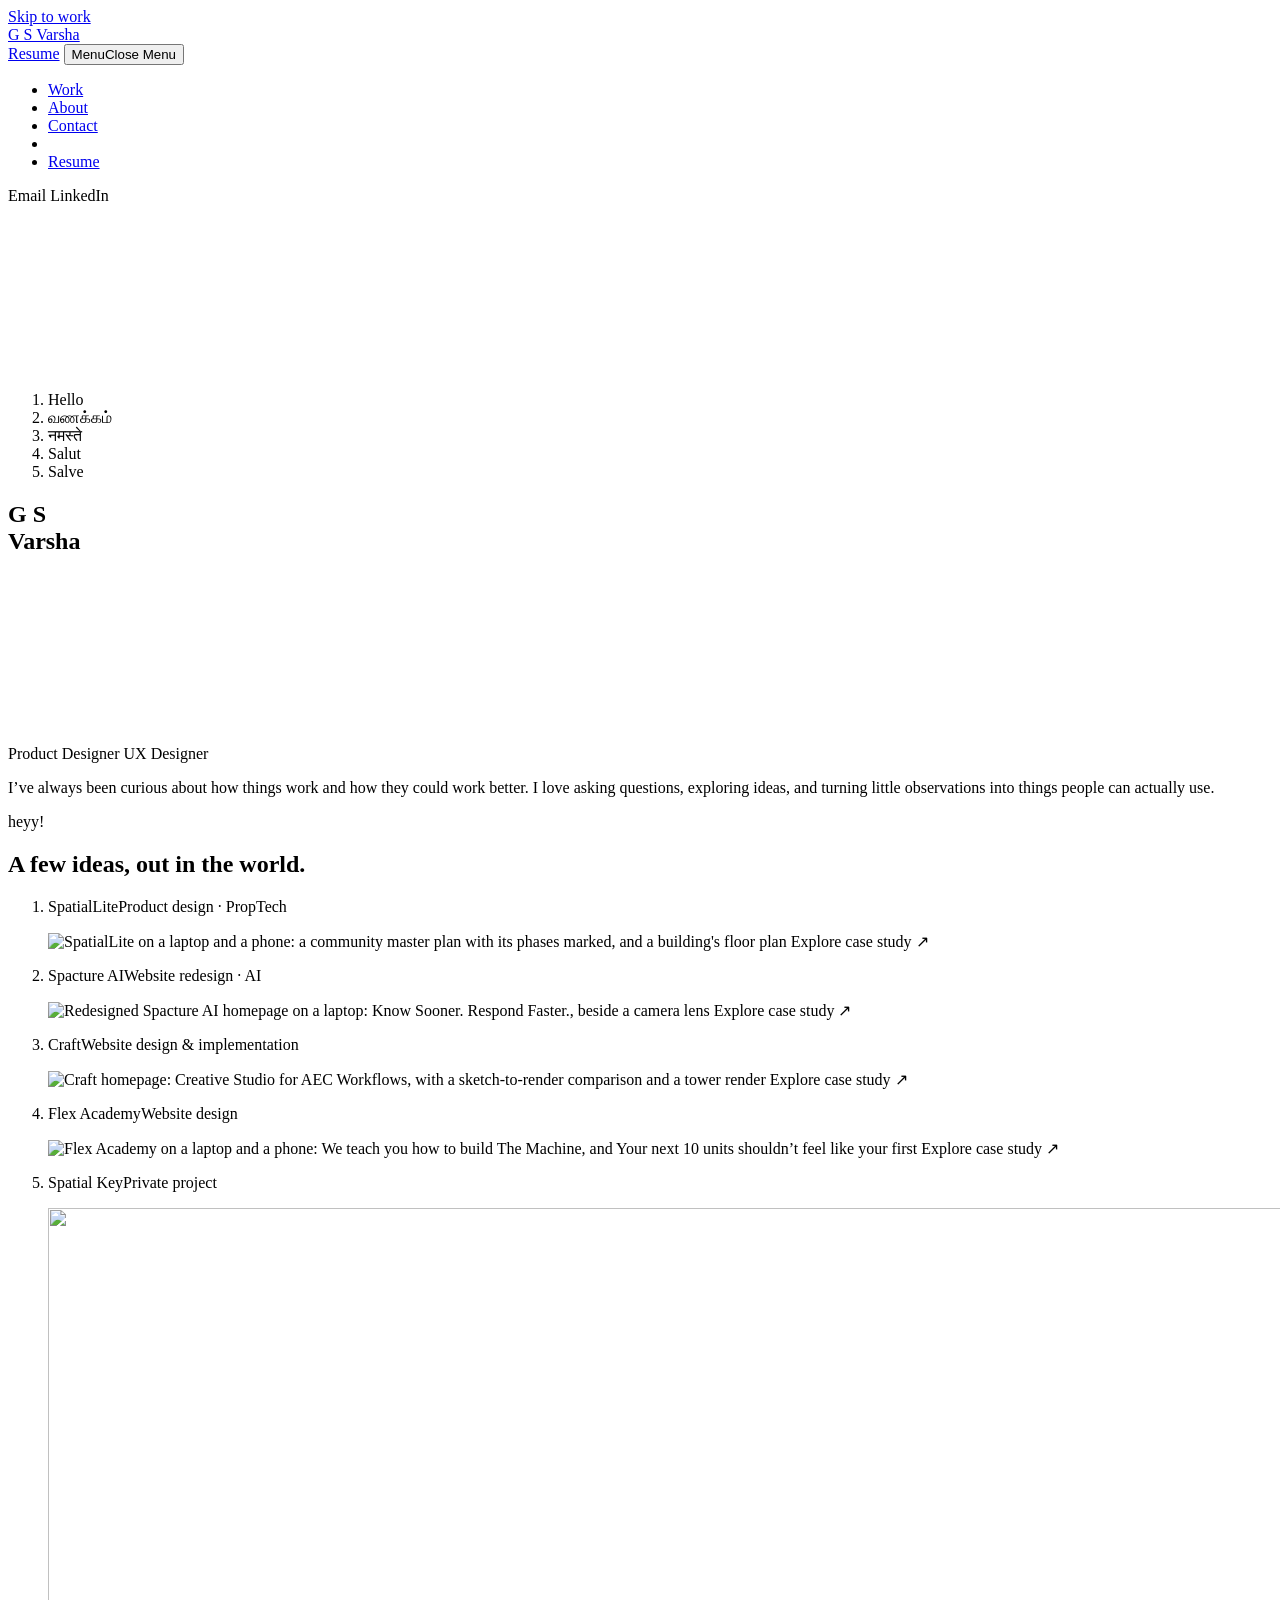
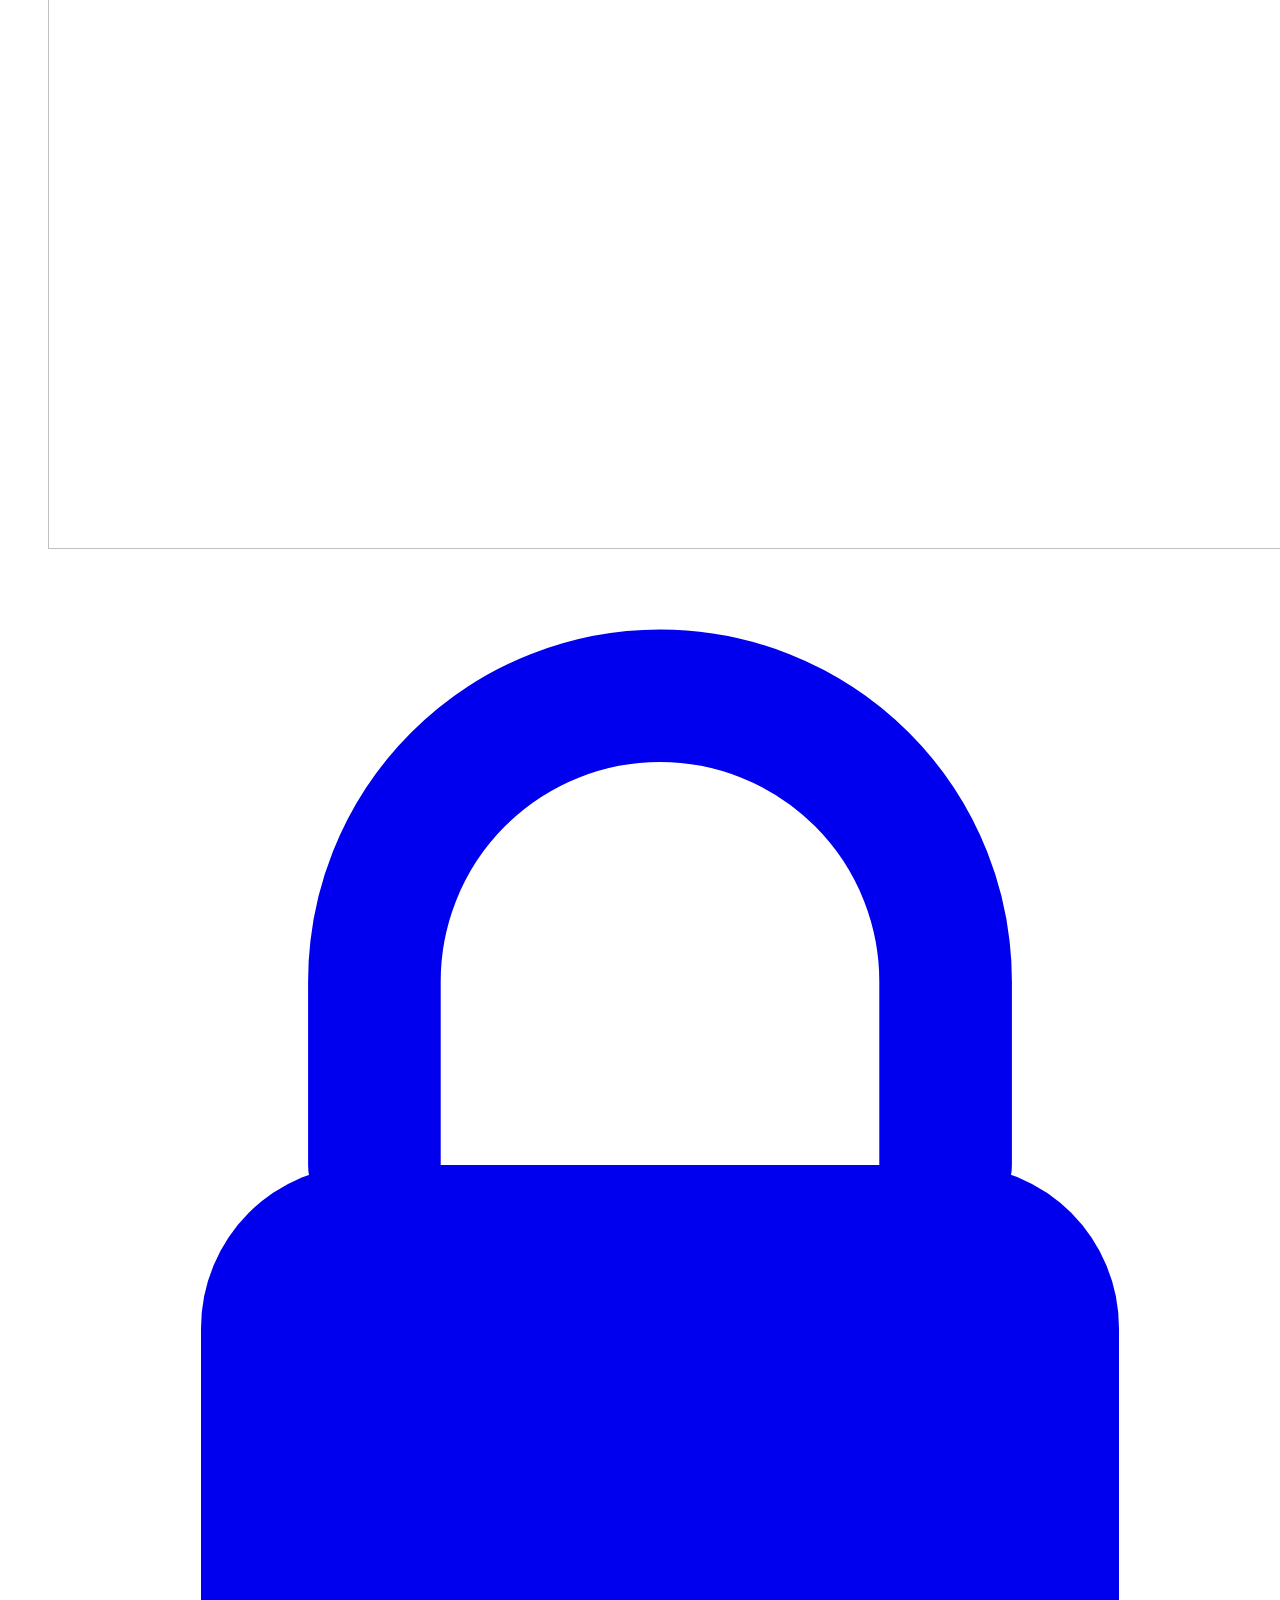
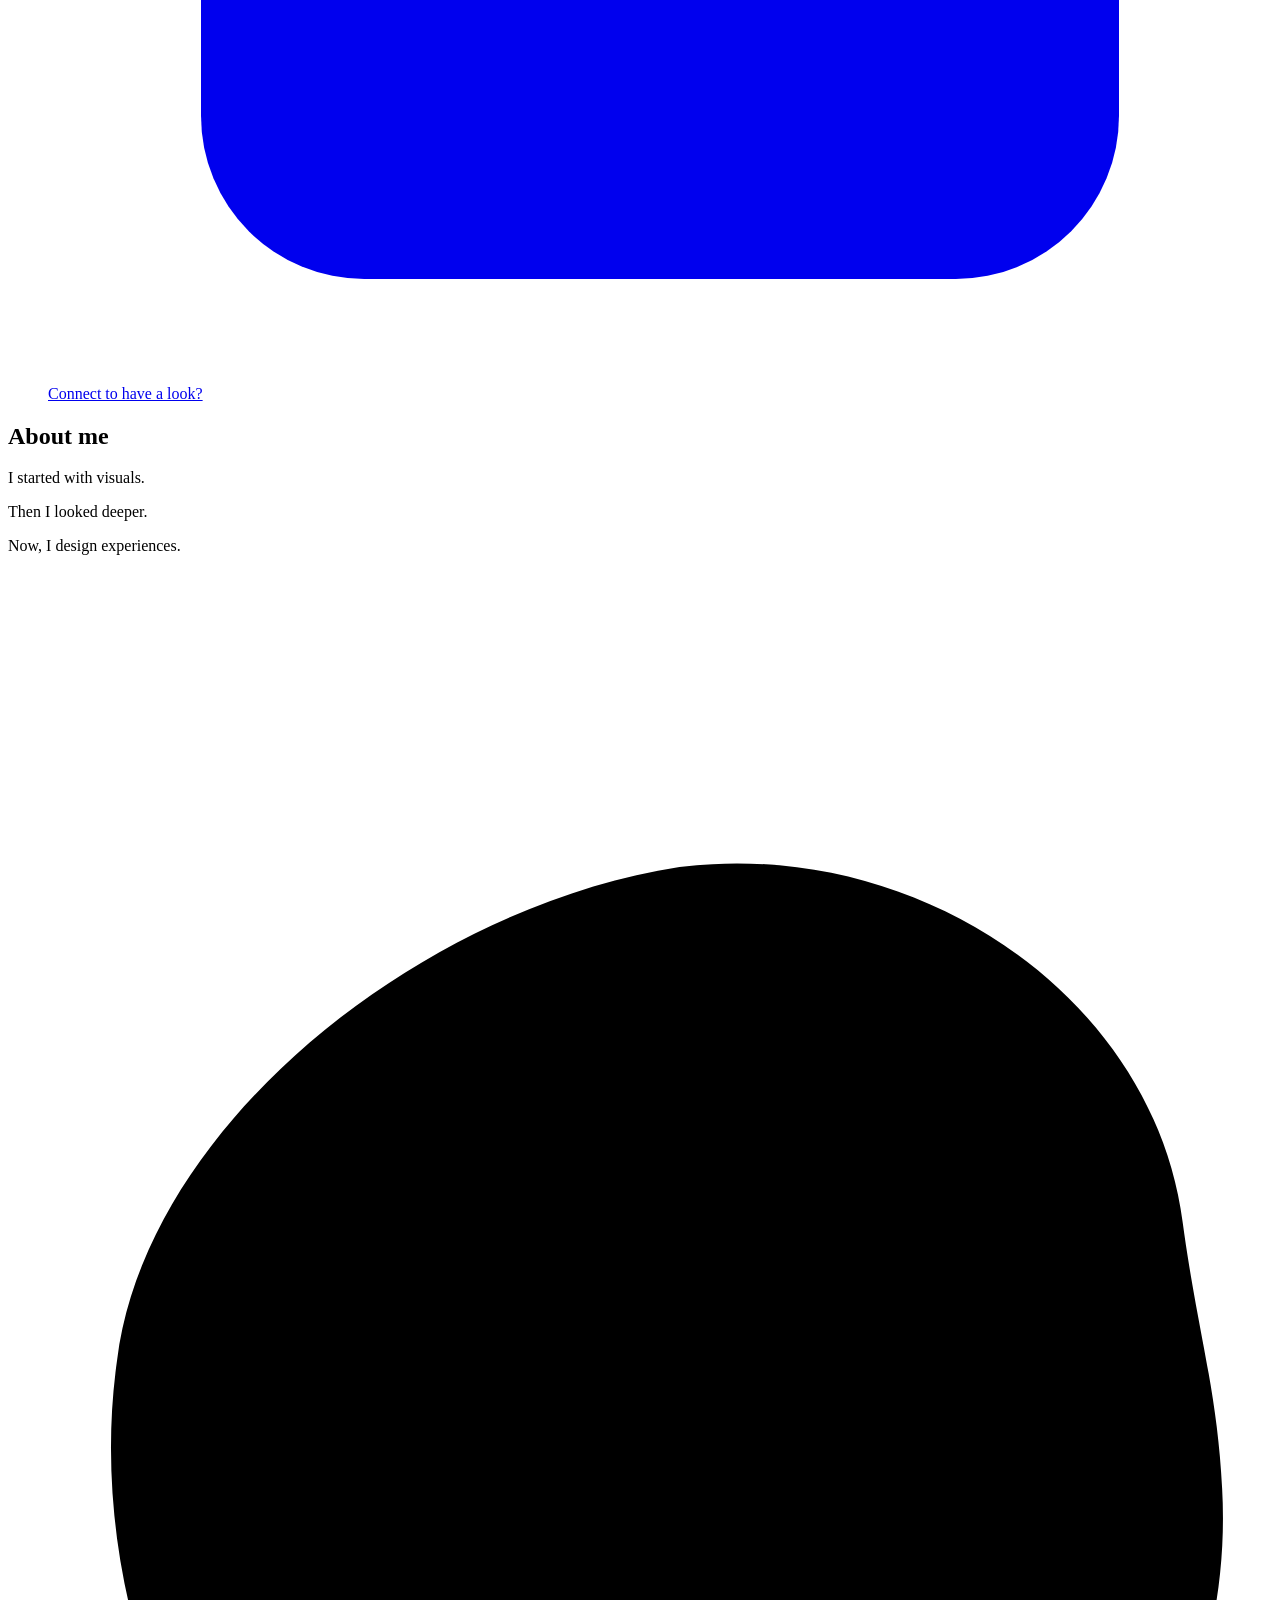
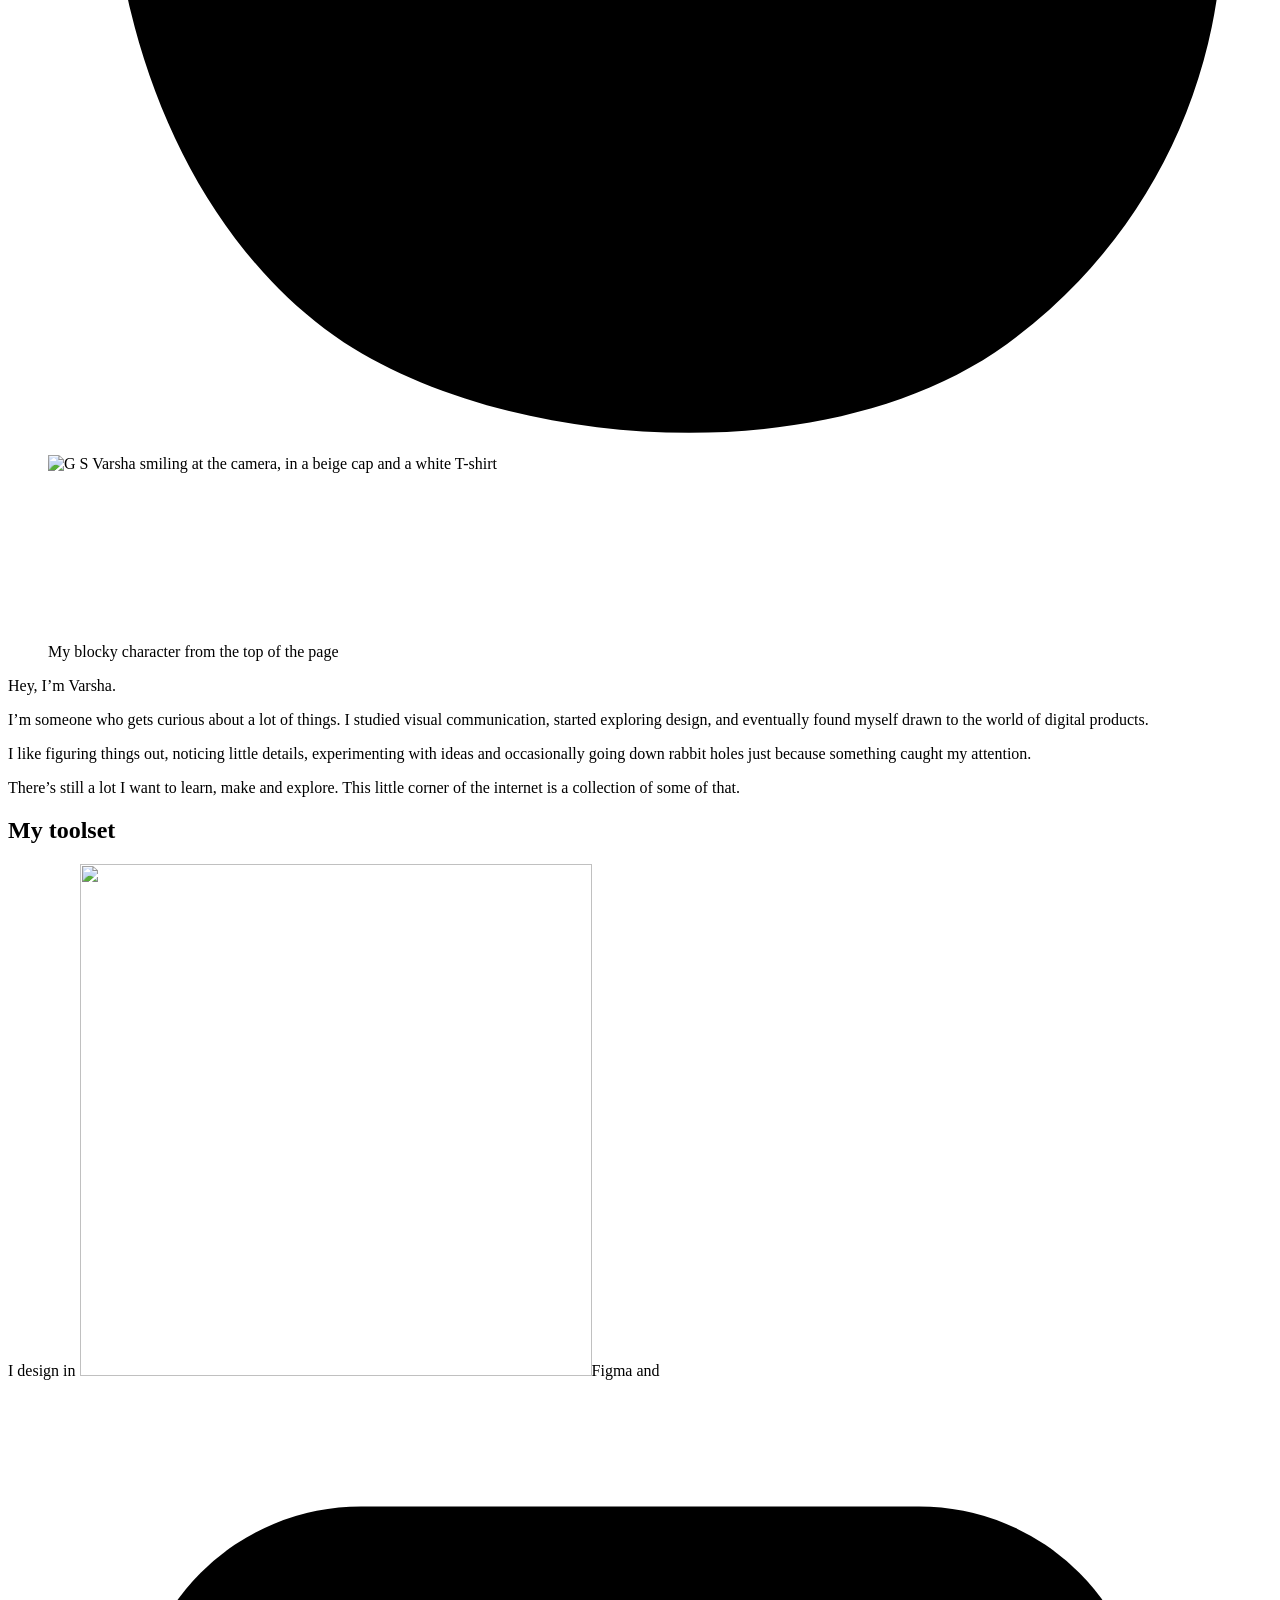
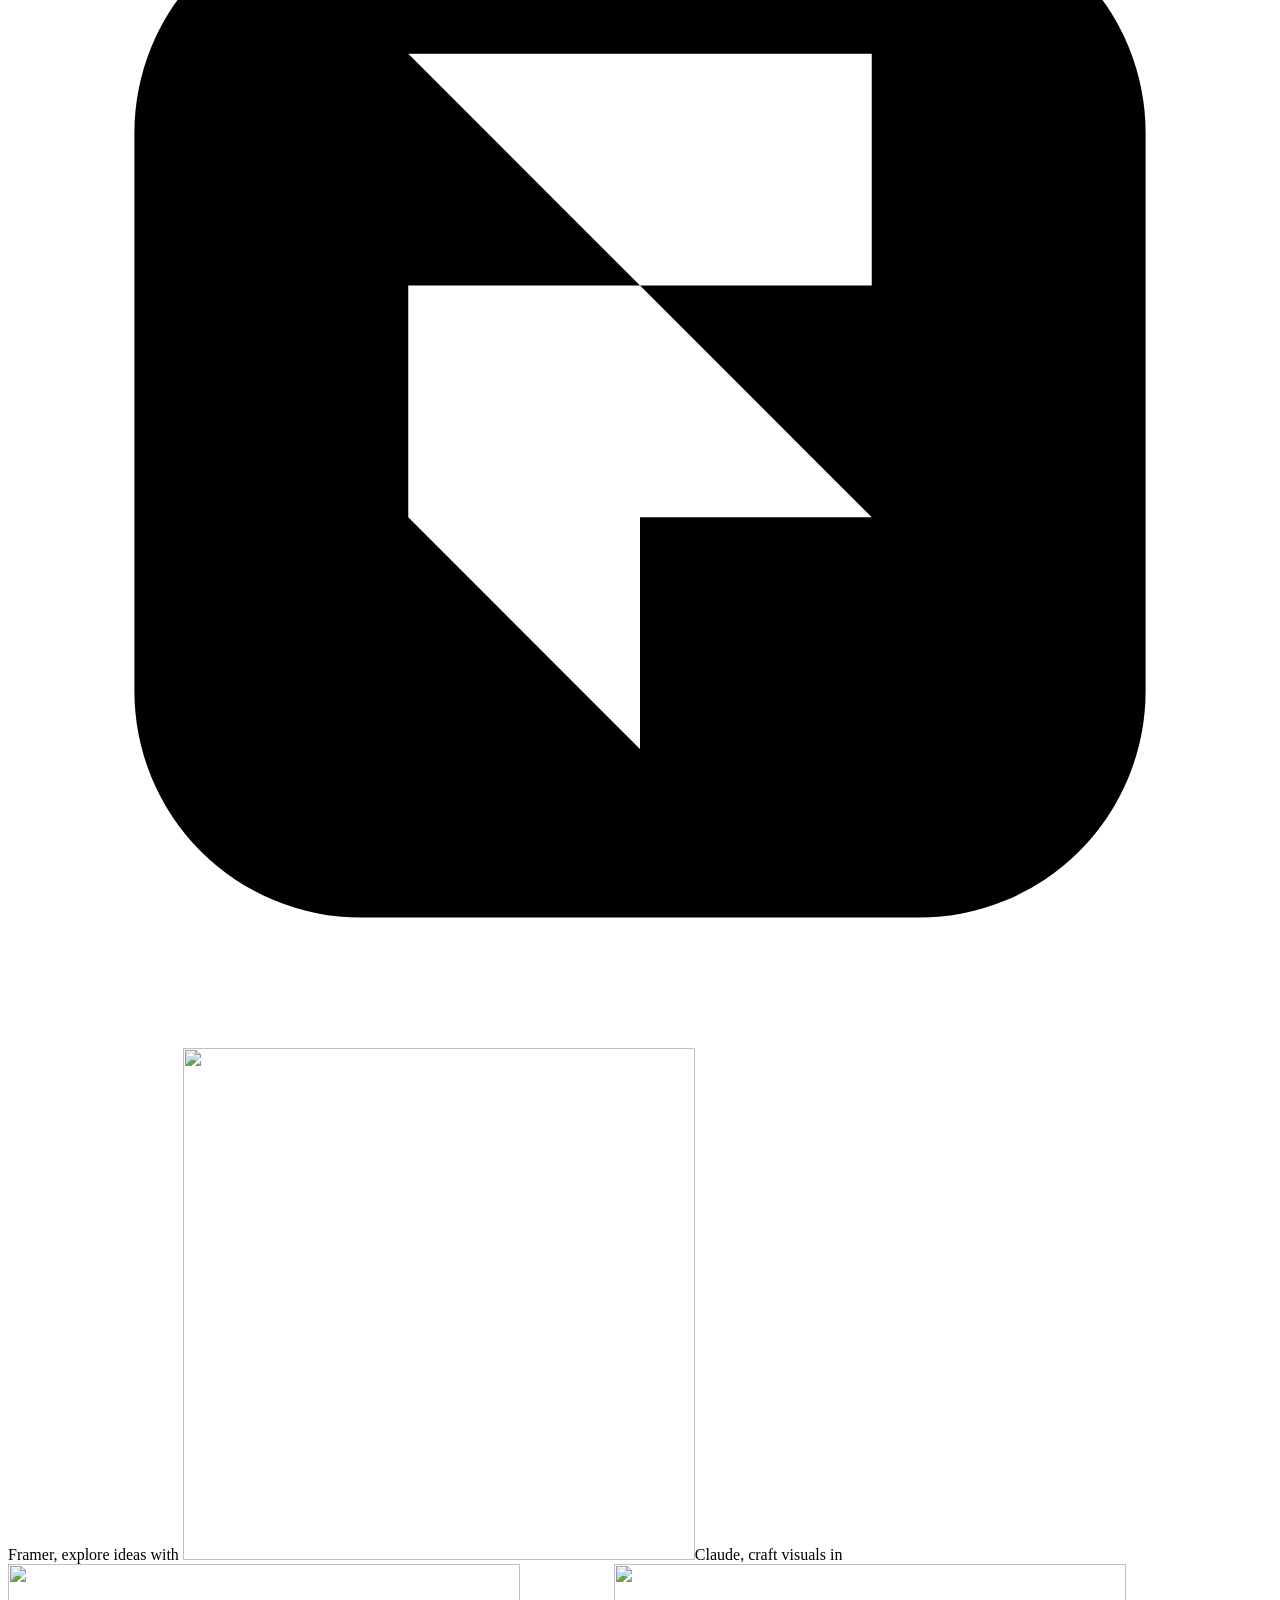
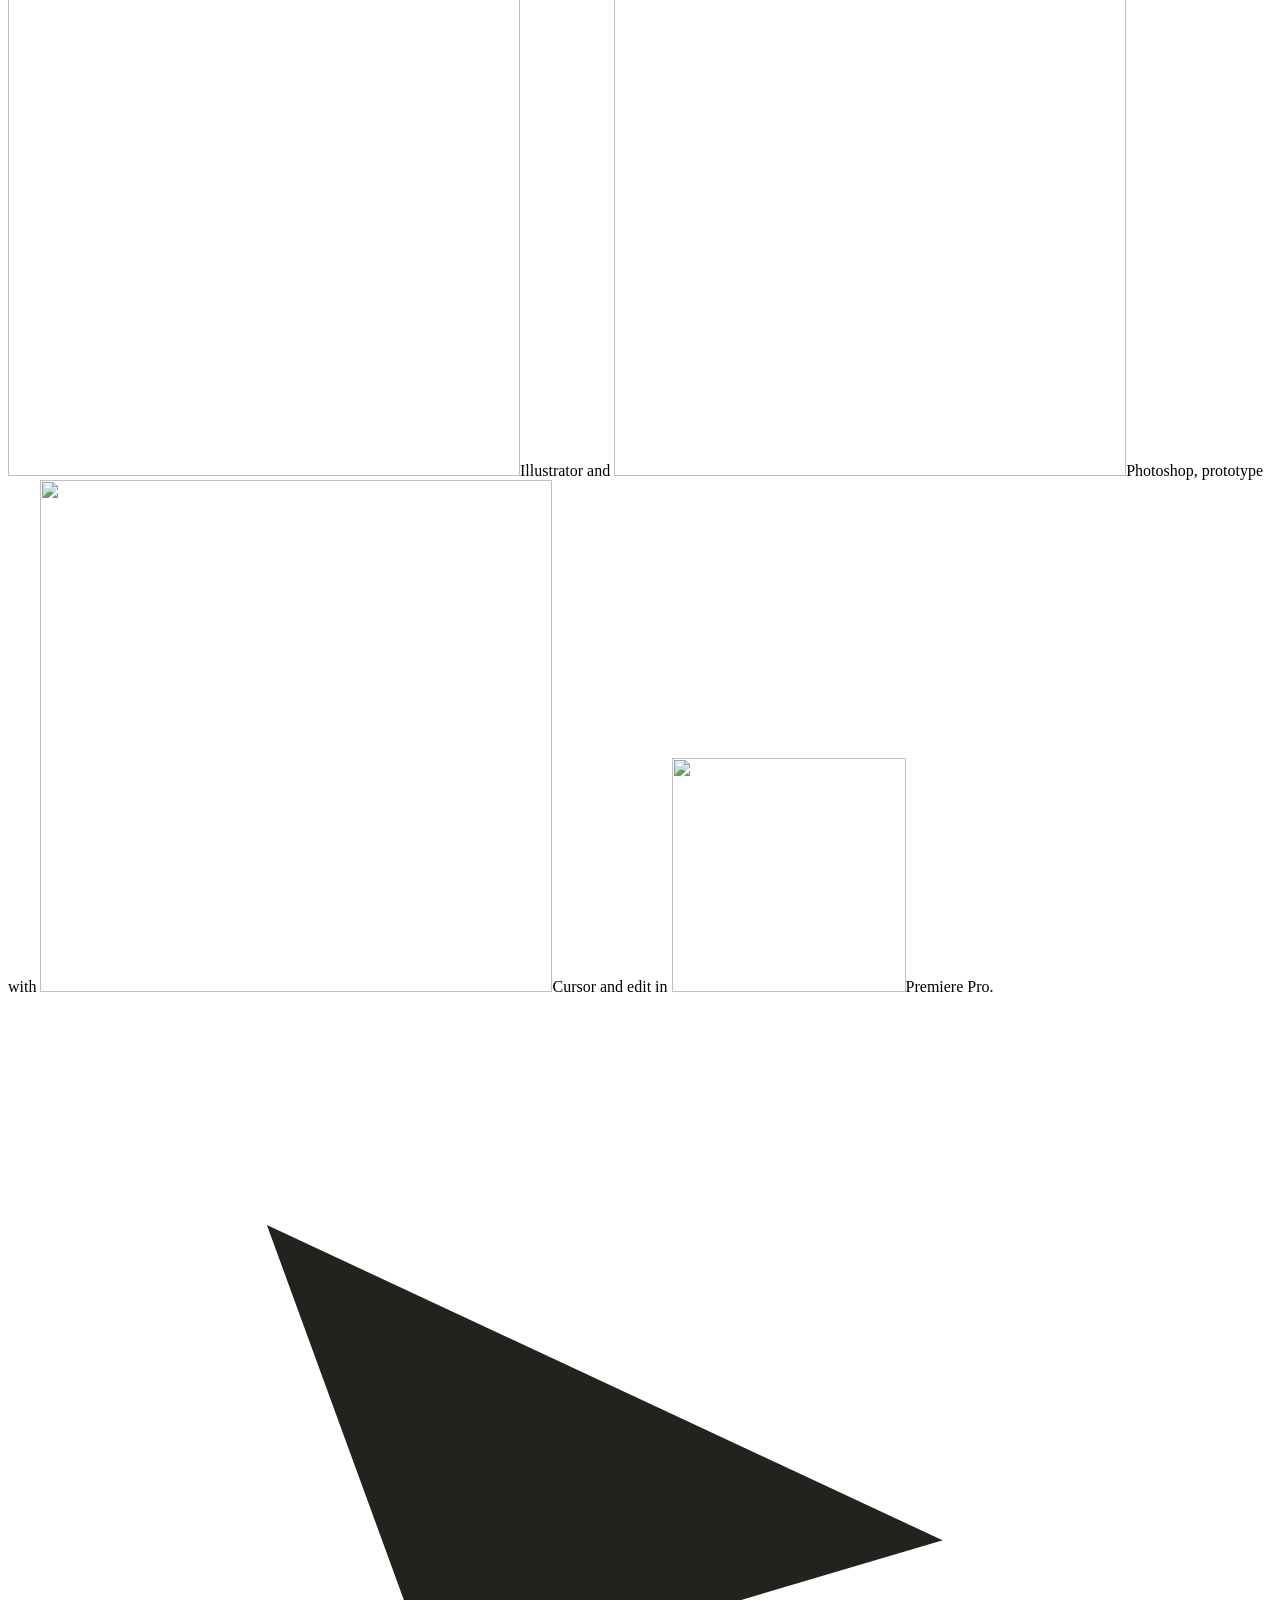
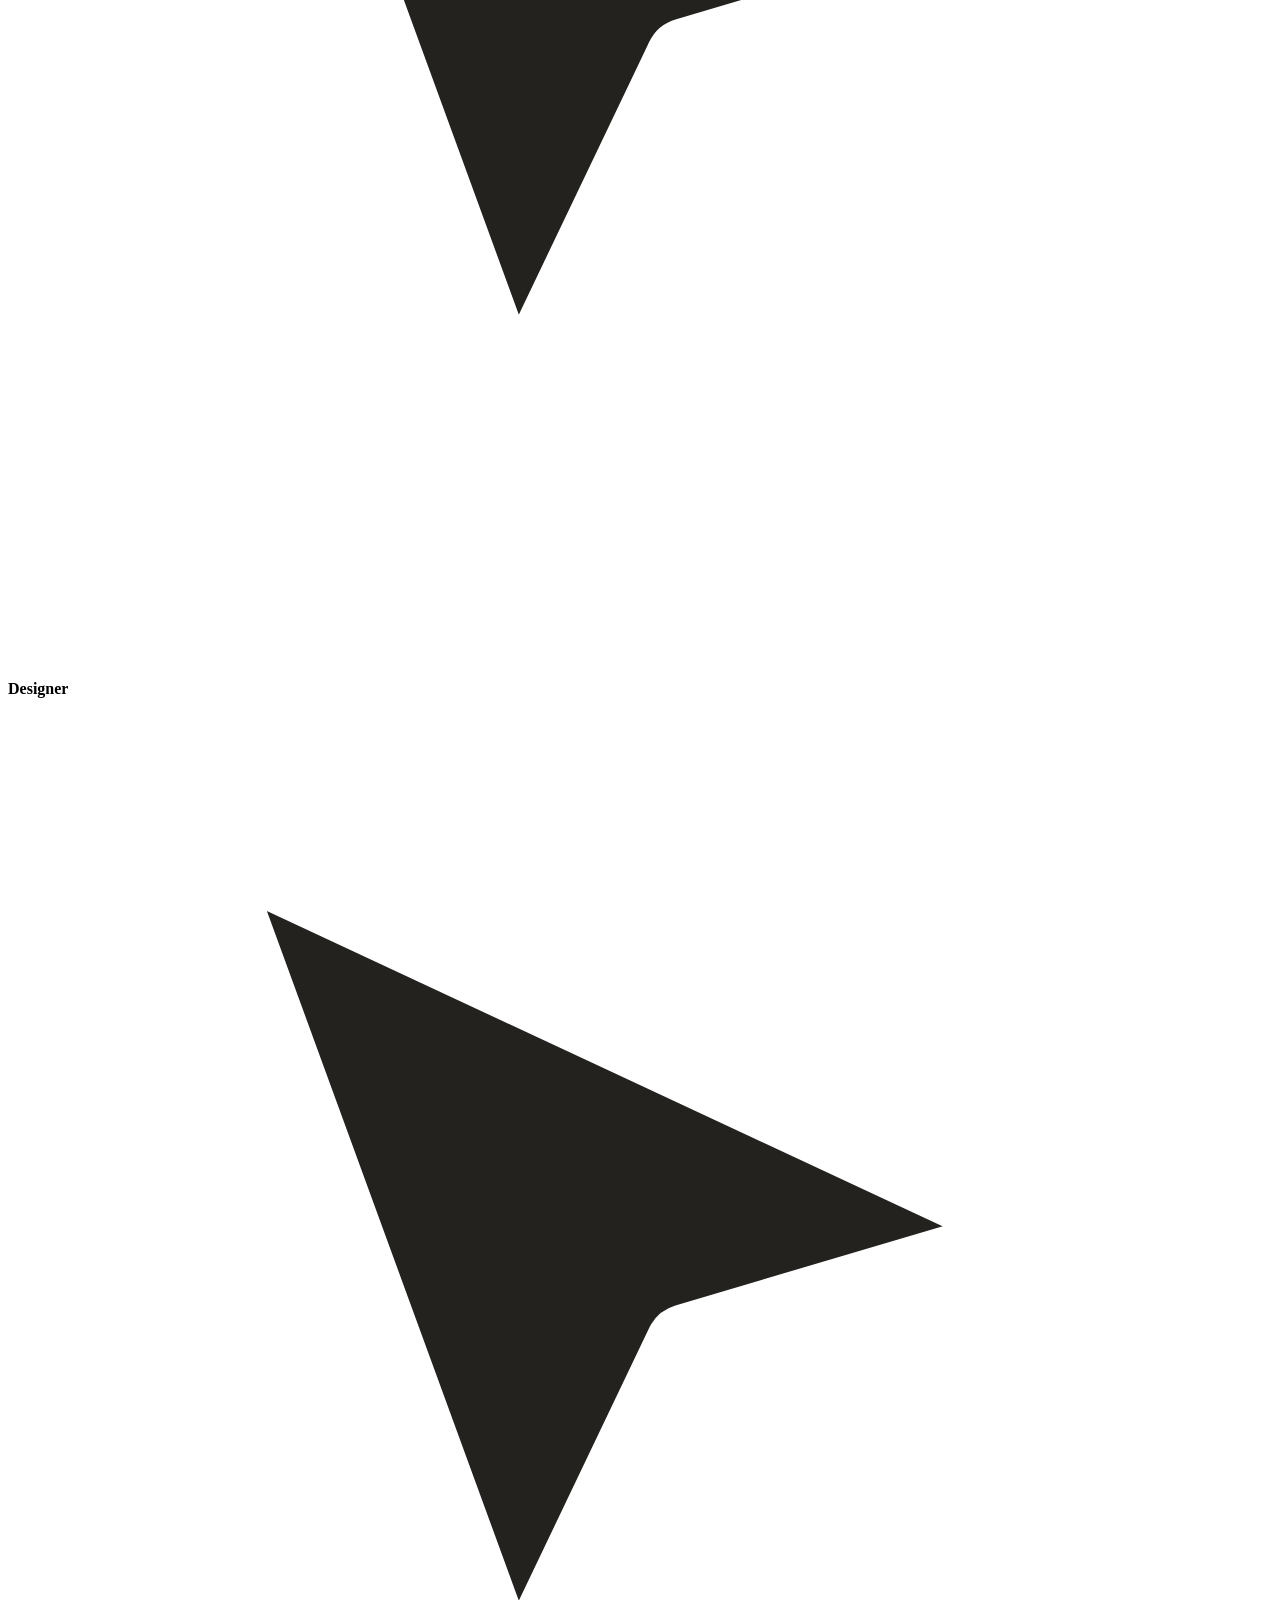
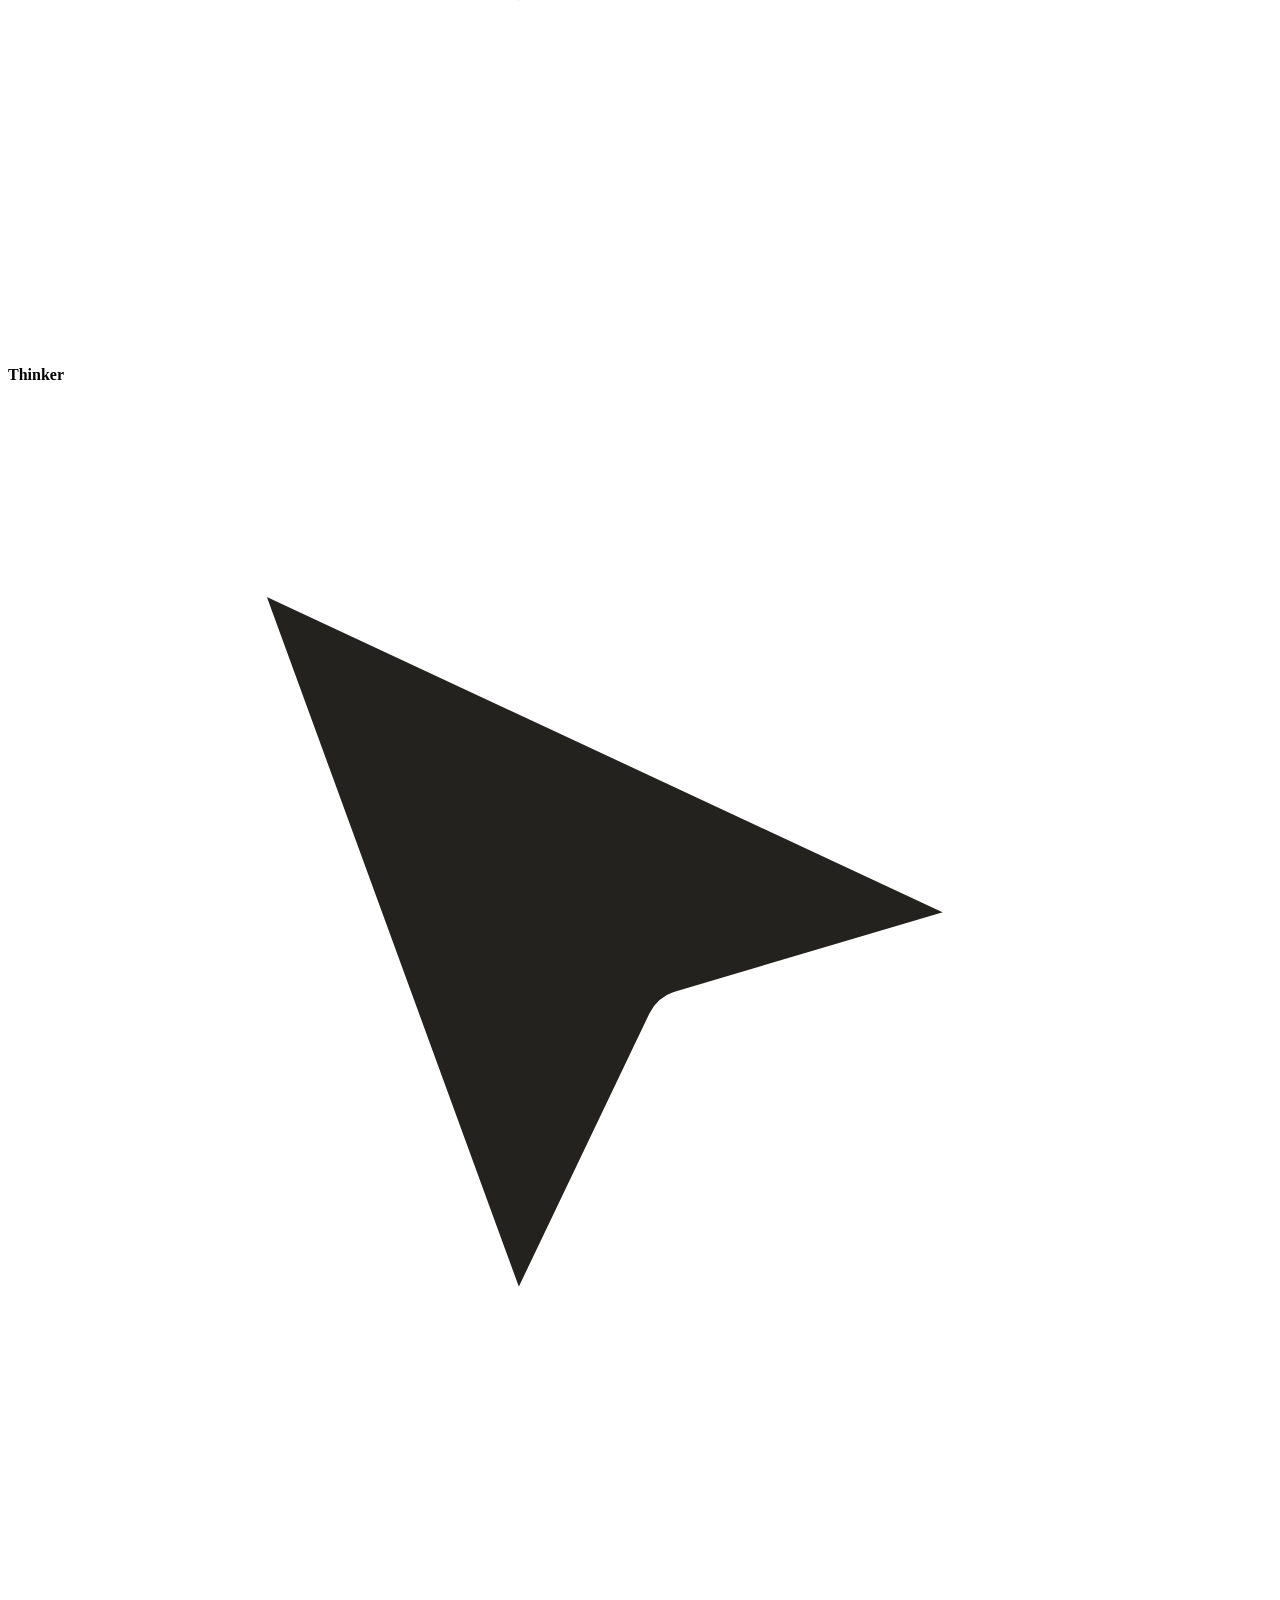
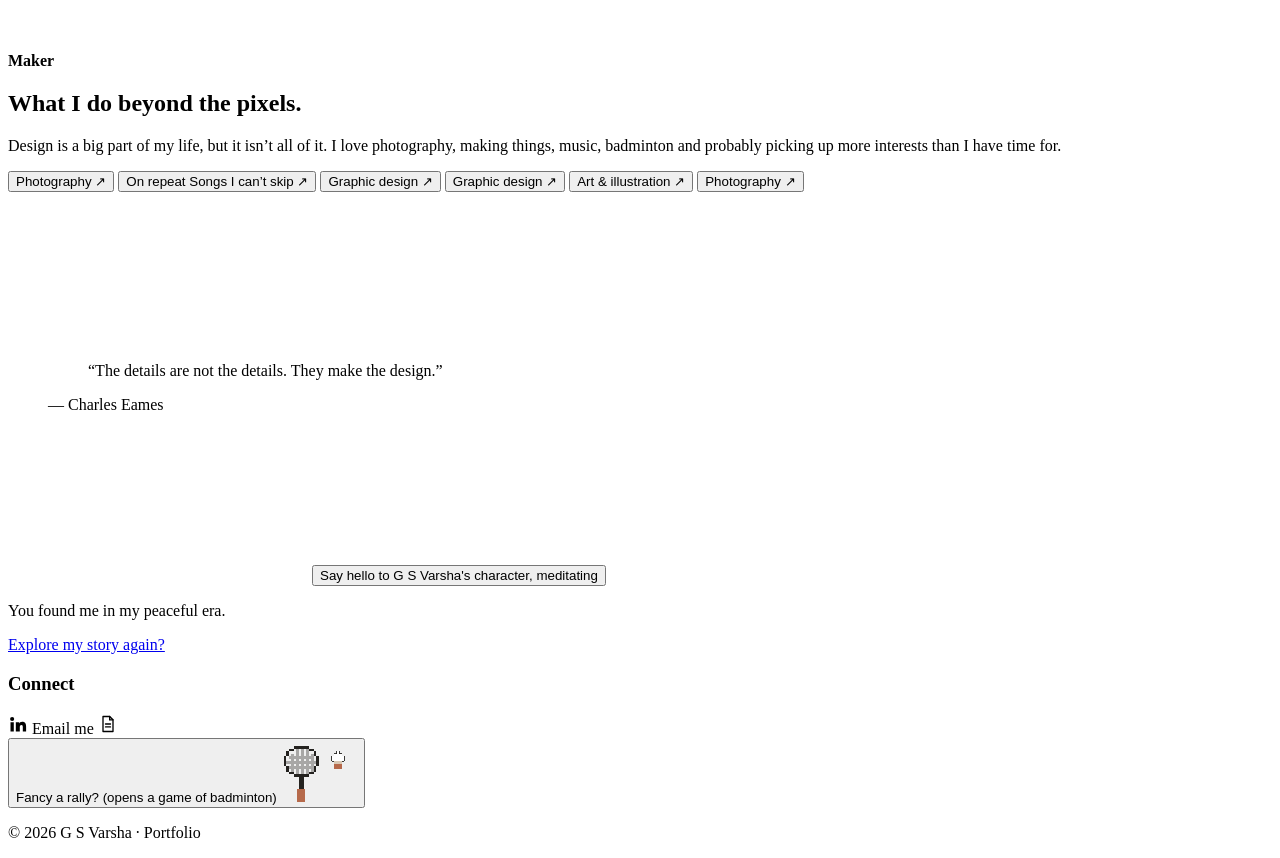
==== index.html @ 8ccd3cf1 "Add files via upload" ====
<!doctype html>
<html lang="en">
<head>
  <meta charset="utf-8">
  <meta name="viewport" content="width=device-width, initial-scale=1, viewport-fit=cover">
  <title>G S Varsha — Product Designer &amp; UX Designer</title>
  <meta name="description" content="Portfolio of G S Varsha, product designer and UX designer.">
  <meta name="theme-color" content="#F3EFE7">
  <link rel="icon" href="data:image/svg+xml,%3Csvg xmlns='http://www.w3.org/2000/svg' viewBox='0 0 16 16'%3E%3Crect width='16' height='16' rx='3' fill='%23F3EFE7'/%3E%3Ccircle cx='8' cy='8' r='3.2' fill='%23B66A4B'/%3E%3C/svg%3E">

  <link rel="preload" href="fonts/PPFragment-GlareRegular.otf" as="font" type="font/otf" crossorigin>
  <link rel="preconnect" href="https://fonts.googleapis.com">
  <link rel="preconnect" href="https://fonts.gstatic.com" crossorigin>
  <link rel="stylesheet" href="https://fonts.googleapis.com/css2?family=DM+Sans:opsz,wght@9..40,400;9..40,500;9..40,600&amp;display=swap">
  <link rel="stylesheet" href="css/base.css">
  <link rel="stylesheet" href="css/hero.css">
  <link rel="stylesheet" href="css/projects.css">
  <link rel="stylesheet" href="css/about.css">
  <link rel="stylesheet" href="css/outro.css">
  <link rel="stylesheet" href="css/rally.css">
  <link rel="stylesheet" href="css/cursor.css">

  <!-- Tamil + Devanagari for the greeting: only the glyphs used (text=
       subset), loaded without blocking render; system fonts are fallbacks. -->
  <link rel="preload" as="style" href="https://fonts.googleapis.com/css2?family=Noto+Sans+Devanagari:wght@400&amp;family=Noto+Sans+Tamil:wght@400&amp;text=%E0%AE%B5%E0%AE%A3%E0%AE%95%E0%AF%8D%E0%AE%95%E0%AE%AE%E0%AF%8D%E0%A4%A8%E0%A4%AE%E0%A4%B8%E0%A5%8D%E0%A4%A4%E0%A5%87&amp;display=swap" onload="this.onload=null;this.rel='stylesheet'">


  <script>
    (() => {
      const root = document.documentElement;
      root.classList.add("js");
      // .motion turns on the pinned scroll sequence; without it (no JS, no
      // WebGL, or reduced motion) the hero is a still, readable page.
      const reduce = matchMedia("(prefers-reduced-motion: reduce)").matches;
      if (!reduce) root.classList.add("motion");

      // The greeting (js/loader.js): the first visit in this browser
      // session, or any visit with ?hello; never when arriving at a #link.
      let greet = !location.hash;
      try {
        if (sessionStorage.getItem("gsv9-greeted")) greet = false;
      } catch (e) {}
      if (/[?&]hello\b/.test(location.search)) greet = true;
      if (!greet) return;
      root.classList.add("greet");
      if ("scrollRestoration" in history) history.scrollRestoration = "manual";
      // is-loading: only the paper shows; the name and desk wait to come in
      if (!reduce) root.classList.add("is-loading", "is-rising");
      // safety net: never leave the page covered or the hero empty
      setTimeout(() => root.classList.remove("greet", "is-loading", "is-rising"), 9000);
    })();
  </script>
  <!-- js/bundle.js is js/hero.js and everything it imports (three.js
       included) in one plain script, so the page also works opened straight
       from disk. Rebuild it after editing js/: see README. -->
  <script type="speculationrules">{"prefetch":[{"where":{"selector_matches":"a[href*='work/'], a[href*='index.html']"},"eagerness":"moderate"}]}</script>
  <script defer src="js/bundle.js"></script>
  <script defer src="js/nav.js"></script>
  <script defer src="js/projects.js"></script>
  <script defer src="js/outro.js"></script>
  <script defer src="js/rally-core.js"></script>
  <script defer src="js/rally.js"></script>
  <script defer src="js/loader.js"></script>
  <script defer src="js/cursor.js"></script>
</head>
<body>
  <a class="skip" href="#work">Skip to work</a>

  <!-- Header, always on top: the name on the left, the links on the right
       in a small paper tab (a sand slab slides under the one you point at),
       over a soft blur that fades out downward. -->
  <!-- the header's soft blur sits outside it: the header keeps its own view transition, and that would stop the blur seeing the page -->
  <div class="dock__blur" aria-hidden="true" data-dock-blur><i></i><i></i><i></i><i></i><i></i><i></i></div>
  <header class="dock" data-dock>
    <a class="dock__name" href="#top">G S Varsha</a>
    <!-- phones: Resume stays out; the other links fold into a menu -->
    <div class="dock__end">
      <div class="dock__pill">
        <a class="dock__cta" href="assets/G-S-Varsha-Resume.pdf" target="_blank" rel="noopener" data-resume>Resume</a>
        <span class="dock__sep" aria-hidden="true"></span>
        <button class="dock__burger" type="button" aria-expanded="false" aria-controls="dock-menu" data-burger>
          <span class="dock__burger-word" aria-hidden="true"><span>Menu</span><span>Close</span></span>
          <span class="dock__bars" aria-hidden="true"><i></i><i></i></span>
          <span class="visually-hidden">Menu</span>
        </button>
      </div>
    </div>
    <nav class="dock__nav" id="dock-menu" aria-label="Primary">
      <span class="dock__slab" aria-hidden="true" data-slab></span>
      <ul class="dock__list">
        <li><a class="dock__link" href="#work" data-section-link="work">Work</a></li>
        <li><a class="dock__link" href="#about" data-section-link="about">About</a></li>
        <li><a class="dock__link" href="#contact">Contact</a></li>
        <li class="dock__rule" aria-hidden="true"></li>
        <!-- the PDF: assets/G-S-Varsha-Resume.pdf (replace the file to update it; RESUME_READY in js/nav.js) -->
        <li><a class="dock__link dock__link--resume" href="assets/G-S-Varsha-Resume.pdf" target="_blank" rel="noopener" data-resume>Resume</a></li>
      </ul>
      <!-- phones only: a quiet line to reach you, under the links -->
      <p class="dock__extra">
        <a data-link="email">Email</a>
        <a data-link="linkedin">LinkedIn</a>
      </p>
    </nav>
  </header>

  <main id="top">
    <!-- Hero. The pin holds still for the scroll sequence (js/hero.js):
         1  the name, above a little desk scene (js/scene.js)
         2  the name rolls out; the roles and introduction roll in
         3  the camera swings over your shoulder into the laptop as it opens
         4  the screen shows the projects carousel; the real carousel
            (#work, below) fades in exactly over it and takes over.
         Layers, back to front: paper (WebGL) · type · desk (WebGL). -->
    <section class="hero" aria-labelledby="hero-name" data-hero>
      <div class="hero__pin" data-pin>
        <div class="hero__frame" data-frame>
          <canvas class="hero__paper" aria-hidden="true" data-paper></canvas>


          <!-- The greeting: a one-line window at the name's place; the
               greetings roll up through it (js/loader.js). -->
          <div class="loader" aria-hidden="true" data-loader>
            <div class="loader__window">
              <ol class="loader__track" data-loader-track>
                <li lang="en">Hello</li>
                <li lang="ta"><span class="loader__ta">வணக்கம்</span></li>
                <li lang="hi"><span class="loader__hi">नमस्ते</span></li>
                <li lang="fr">Salut</li>
                <li lang="la">Salve</li>
              </ol>
            </div>
          </div>

          <h1 class="hero__name" id="hero-name" data-name>
            <span class="mask"><span class="word" data-word>G</span></span>
            <span class="mask"><span class="word" data-word>S</span></span><br>
            <span class="mask"><span class="word" data-word>Varsha</span></span>
          </h1>

          <canvas class="hero__scene" aria-hidden="true" data-scene></canvas>
        </div>

        <div class="hero__identity" data-identity>
          <p class="roles">
            <span class="mask roles__line"><span class="roles__text" data-role>Product Designer</span></span>
            <span class="mask roles__line roles__line--2"><span class="roles__text" data-role>UX Designer</span></span>
          </p>
          <!-- In the scroll sequence these are speech bubbles from your head
               (placed every frame by js/hero.js): "heyy!" while your name is
               up, the introduction with the roles. On the still page the
               introduction is a plain paragraph beside the roles. -->
          <p class="intro bubble" data-intro><span class="bubble__text">I’ve always been curious about how things work and how they could work better. I love asking questions, exploring ideas, and turning little observations into things people can actually use.</span></p>
          <p class="bubble bubble--hey" aria-hidden="true" data-hey><span class="bubble__text">heyy!</span></p>
        </div>

      </div>
    </section>

    <!-- Projects: a carousel driven by the page's own scroll (js/projects.js).
         The section is tall and its stage sticks inside it; scrolling moves
         the projects sideways, one at a time, resting on each. The current
         one is large and tilted in the middle; its neighbours wait, small and
         blurred, on either side. The list on the right names all five and
         jumps to any of them. Phones and reduced motion get a swipeable
         row instead. Every word comes from the case studies. -->
    <section class="work" id="work" aria-labelledby="work-heading" tabindex="-1" data-work>
      <div class="work__stage">
        <header class="work__top">
          <h2 class="work__heading" id="work-heading">A few ideas, out in the world.</h2>
        </header>

        <!-- The projects travel through a curved field of focus as you scroll
             (js/projects.js): each card's place, size, tilt, blur and
             opacity come from its distance to the middle. Each card: a header
             line (name, kind) and one large screen; the one in focus links to
             its case study. -->
        <ol class="work__cards" role="list">
          <li class="card3" data-card>
            <p class="card3__head" aria-hidden="true"><span class="card3__name">SpatialLite</span><span class="card3__kind">Product design · PropTech</span></p>
            <a class="card3__body card3--spatiallite" data-case="spatiallite" aria-label="SpatialLite: explore the case study">
              <span class="card3__shot"><img src="assets/projects/spatiallite-thumb.jpg" alt="SpatialLite on a laptop and a phone: a community master plan with its phases marked, and a building's floor plan" width="1672" height="941" decoding="async"></span>
              <span class="card3__cta">Explore case study <span aria-hidden="true">↗</span></span>
            </a>
          </li>
          <li class="card3" data-card>
            <p class="card3__head" aria-hidden="true"><span class="card3__name">Spacture AI</span><span class="card3__kind">Website redesign · AI</span></p>
            <a class="card3__body card3--spacture" data-case="spacture" aria-label="Spacture AI: explore the case study">
              <span class="card3__shot"><img src="assets/projects/spacture-thumb.jpg" alt="Redesigned Spacture AI homepage on a laptop: Know Sooner. Respond Faster., beside a camera lens" width="1536" height="1024" decoding="async" loading="lazy"></span>
              <span class="card3__cta">Explore case study <span aria-hidden="true">↗</span></span>
            </a>
          </li>
          <li class="card3" data-card>
            <p class="card3__head" aria-hidden="true"><span class="card3__name">Craft</span><span class="card3__kind">Website design &amp; implementation</span></p>
            <a class="card3__body card3--craft" data-case="craft" aria-label="Craft: explore the case study">
              <span class="card3__shot"><img src="assets/projects/craft-thumb.jpg" alt="Craft homepage: Creative Studio for AEC Workflows, with a sketch-to-render comparison and a tower render" width="1672" height="941" decoding="async" loading="lazy"></span>
              <span class="card3__cta">Explore case study <span aria-hidden="true">↗</span></span>
            </a>
          </li>
          <li class="card3" data-card>
            <p class="card3__head" aria-hidden="true"><span class="card3__name">Flex Academy</span><span class="card3__kind">Website design</span></p>
            <a class="card3__body card3--flex" data-case="flex" aria-label="Flex Academy: explore the case study">
              <span class="card3__shot"><img src="assets/projects/flex-thumb.jpg" alt="Flex Academy on a laptop and a phone: We teach you how to build The Machine, and Your next 10 units shouldn’t feel like your first" width="1536" height="1024" decoding="async" loading="lazy"></span>
              <span class="card3__cta">Explore case study <span aria-hidden="true">↗</span></span>
            </a>
          </li>
          <!-- Spatial Key: no case study, it stays private. Its picture sits
               under a pane of frosted glass with a lock in the middle, and
               the card leads to Contact. -->
          <li class="card3" data-card>
            <p class="card3__head" aria-hidden="true"><span class="card3__name">Spatial Key</span><span class="card3__kind">Private project</span></p>
            <a class="card3__body card3--locked" href="#contact" data-locked aria-label="Spatial Key is a private project. Connect to have a look">
              <span class="card3__shot"><img src="assets/projects/spatial-key-thumb.jpg" alt="" width="1672" height="941" decoding="async" loading="lazy"></span>
              <span class="card3__seal" aria-hidden="true">
                <span class="card3__lock"><svg viewBox="0 0 12 14" focusable="false"><path class="card3__shackle" d="M3.2 6V4.2a2.8 2.8 0 0 1 5.6 0V6" fill="none" stroke="currentColor" stroke-width="1.3" stroke-linecap="round"/><rect x="1.5" y="6" width="9" height="7" rx="1.6" fill="currentColor"/></svg></span>
                <span class="card3__ask">Connect to have a look?</span>
              </span>
            </a>
          </li>
        </ol>
      </div>
    </section>

    <!-- About (#about): one scene that plays with the scroll. The three
         statements take turns in the middle of the screen; the last one
         rises to the top as your portrait comes up with your character from
         the hero and a few lines about you (css/about.css, js/about.js).
         Things to fill in are marked "ADD:". -->
    <section class="story" id="about" aria-labelledby="story-title" data-story>
      <div class="story__stage">
        <h2 class="story__label" id="story-title" data-story-label>About me</h2>
        <div class="story__lines">
          <p class="beat__line" data-line>I started with visuals.</p>
          <p class="beat__line" data-line>Then I looked deeper.</p>
          <p class="beat__line" data-line>Now, I design experiences.</p>
        </div>

        <div class="meet" data-meet>
          <div class="meet__pic" data-meet-pic>
            <!-- me: the photo comes into focus once it's up (js/about.js) -->
            <figure class="meet__photo" data-portrait>
              <svg class="meet__blob" viewBox="0 0 1200 1500" aria-hidden="true" focusable="false"><path d="M640 300C880 270 1120 430 1150 660C1165 770 1185 830 1190 930C1200 1110 1120 1290 960 1400C780 1520 470 1500 300 1390C120 1270 40 1010 70 800C100 560 380 340 640 300Z"/></svg>
              <img src="assets/about/portrait-cut.webp" alt="G S Varsha smiling at the camera, in a beige cap and a white T-shirt" width="1200" height="1500" decoding="async">
            </figure>
            <!-- your character, the same one as at the top of the page -->
            <figure class="meet__me" data-story-me>
              <canvas aria-hidden="true" data-cutout></canvas>
              <figcaption class="visually-hidden">My blocky character from the top of the page</figcaption>
            </figure>
          </div>
          <div class="meet__text" data-meet-text>
            <p class="meet__hey">Hey, I’m Varsha.</p>
            <p>I’m someone who gets curious about a lot of things. I studied visual communication, started exploring design, and eventually found myself drawn to the world of digital products.</p>
            <p>I like figuring things out, noticing little details, experimenting with ideas and occasionally going down rabbit holes just because something caught my attention.</p>
            <p>There’s still a lot I want to learn, make and explore. This little corner of the internet is a collection of some of that.</p>
          </div>
        </div>
      </div>
    </section>

    <!-- Toolset: one sentence. When it comes into view, three cursors fly
         in carrying the logos; as each arrives the words part to make room
         and the logo drops in beside its name. It plays by itself, once
         per visit (again on a reload), like a short film. Four lines,
         before and after: each line is a .kit__row
         (js/about.js, initKit). Logos: the apps' own icons, in
         assets/tools/. No JS or reduced motion: the logos are already in. -->
    <section class="kit" aria-labelledby="kit-title" data-kit>
      <div class="kit__stage" data-kit-stage>
        <h2 class="visually-hidden" id="kit-title">My toolset</h2>
        <p class="kit__line" data-kit-line><span class="kit__row">I design in <span class="chip" data-chip><img src="assets/tools/figma.png" alt="" width="512" height="512"></span>Figma and <span class="chip" data-chip><svg viewBox="0 0 24 24" aria-hidden="true" focusable="false"><rect x="2.4" y="2.4" width="19.2" height="19.2" rx="4.3" fill="#000"/><path fill="#fff" d="M7.6 5.2h8.8v4.4H12zM7.6 9.6H12l4.4 4.4H7.6zM7.6 14H12v4.4z"/></svg></span>Framer,</span> <span class="kit__row">explore ideas with <span class="chip" data-chip><img src="assets/tools/claude.png" alt="" width="512" height="512"></span>Claude, craft visuals in</span> <span class="kit__row"><span class="chip" data-chip><img src="assets/tools/illustrator.png" alt="" width="512" height="512"></span>Illustrator and <span class="chip" data-chip><img src="assets/tools/photoshop.png" alt="" width="512" height="512"></span>Photoshop, prototype with</span> <span class="kit__row"><span class="chip" data-chip><img src="assets/tools/cursor.png" alt="" width="512" height="512"></span>Cursor and edit in <span class="chip" data-chip><img class="chip__pad" src="assets/tools/premiere-pro.svg" alt="" width="234" height="234"></span>Premiere&nbsp;Pro.</span></p>
        <!-- the three cursors that bring the logos in -->
        <span class="kit__cursor kit__cursor--a" aria-hidden="true" data-kit-cursor>
          <svg viewBox="0 0 24 24" focusable="false"><path d="M3.5 2.5 20 10.2l-7.1 2.1-3.3 6.9z" fill="#24221F" stroke="#FFFFFF" stroke-width="1.6" stroke-linejoin="round"/></svg>
          <b>Designer</b>
        </span>
        <span class="kit__cursor kit__cursor--b" aria-hidden="true" data-kit-cursor>
          <svg viewBox="0 0 24 24" focusable="false"><path d="M3.5 2.5 20 10.2l-7.1 2.1-3.3 6.9z" fill="#24221F" stroke="#FFFFFF" stroke-width="1.6" stroke-linejoin="round"/></svg>
          <b>Thinker</b>
        </span>
        <span class="kit__cursor kit__cursor--c" aria-hidden="true" data-kit-cursor>
          <svg viewBox="0 0 24 24" focusable="false"><path d="M3.5 2.5 20 10.2l-7.1 2.1-3.3 6.9z" fill="#24221F" stroke="#FFFFFF" stroke-width="1.6" stroke-linejoin="round"/></svg>
          <b>Maker</b>
        </span>
      </div>
    </section>

    <!-- Beyond the pixels: a bento of tiles in three columns, the middle one
         offset (css/about.css). Each opens its own thing: the photographs and
         the artwork open the gallery at their picture, On repeat opens the
         songs. Tiles rise in as they come into
         view (js/about.js). -->
    <section class="beyond" aria-labelledby="beyond-title" data-beyond>
      <div class="beyond__canvas">
        <header class="beyond__head">
          <h2 class="beyond__title" id="beyond-title">What I do beyond the pixels.</h2>
          <p class="beyond__line">Design is a big part of my life, but it isn’t all of it. I love photography, making things, music, badminton and probably picking up more interests than I have time for.</p>
        </header>

        <!-- left column: tiles a and e; middle: b, d and g; right: c and f
             (where each sits: css/about.css) -->
        <div class="bento" data-bento>
          <button class="tile tile--a" type="button" aria-haspopup="dialog" aria-controls="gallery" data-gallery-open="photography" data-gallery-at="0" style="--i: 0">
            <span class="tile__media" data-thumb="0"></span>
            <span class="tile__tag">Photography</span>
            <span class="tile__go" aria-hidden="true">↗</span>
          </button>
          <button class="tile tile--b tile--music" type="button" aria-haspopup="dialog" aria-controls="songs" data-open-songs style="--i: 1">
            <span class="tile__disc" aria-hidden="true"></span>
            <span class="tile__big">On repeat</span>
            <span class="tile__small">Songs I can’t skip</span>
            <span class="tile__go" aria-hidden="true">↗</span>
          </button>
          <button class="tile tile--c" type="button" aria-haspopup="dialog" aria-controls="gallery" data-gallery-open="artwork" data-gallery-at="0" style="--i: 2">
            <span class="tile__media" data-thumb="0"></span>
            <span class="tile__tag">Graphic design</span>
            <span class="tile__go" aria-hidden="true">↗</span>
          </button>
          <button class="tile tile--d" type="button" aria-haspopup="dialog" aria-controls="gallery" data-gallery-open="artwork" data-gallery-at="1" style="--i: 3">
            <span class="tile__media" data-thumb="1"></span>
            <span class="tile__tag">Graphic design</span>
            <span class="tile__go" aria-hidden="true">↗</span>
          </button>
          <button class="tile tile--e" type="button" aria-haspopup="dialog" aria-controls="gallery" data-gallery-open="drawings" data-gallery-at="0" style="--i: 4">
            <span class="tile__media" data-thumb="0"></span>
            <span class="tile__tag">Art &amp; illustration</span>
            <span class="tile__go" aria-hidden="true">↗</span>
          </button>
          <button class="tile tile--f" type="button" aria-haspopup="dialog" aria-controls="gallery" data-gallery-open="photography" data-gallery-at="1" style="--i: 5">
            <span class="tile__media" data-thumb="1"></span>
            <span class="tile__tag">Photography</span>
            <span class="tile__go" aria-hidden="true">↗</span>
          </button>
        </div>
      </div>

      <!-- the songs on repeat, opened from the record -->
      <dialog class="songs" id="songs" aria-labelledby="repeat-title" data-songs>
        <h3 class="repeat__title" id="repeat-title">On repeat</h3>
        <!-- a little player: the song playing on the left with its cover,
             the songs on the right, and back, play and next under them
             (js/about.js, initPlayer). Each song plays its Apple Music
             preview: about 30 seconds, from the part of the song Apple
             picks to show it off (usually the chorus), for anyone, signed in
             to anything or not. Then the next one plays.
             The songs, one <li> each: data-song is the song's Apple Music
             id (the number after ?i= in its music.apple.com link),
             data-preview and data-cover its preview and cover, from
             https://itunes.apple.com/lookup?id=<id>&country=in
             (previewUrl, and artworkUrl100 with 100x100bb made 600x600bb):
             <li><button class="track__btn" type="button" data-song="..." data-preview="..." data-cover="..."><span class="track__song">Song title</span> <span class="track__artist">Artist</span></button></li>
             A playlist link can go in .repeat__link: set href and remove
             hidden. Nothing loads until the songs open. -->
        <div class="deck">
          <div class="now" data-now>
            <div class="now__art"><img alt="" width="640" height="640" decoding="async" data-now-art></div>
            <p class="now__song" data-now-song></p>
            <p class="now__artist" data-now-artist></p>
            <div class="now__time" aria-hidden="true">
              <span data-now-at>0:00</span>
              <span class="now__bar"><span class="now__fill" data-now-fill></span></span>
              <span data-now-len>0:30</span>
            </div>
          </div>
          <div class="deck__side">
            <ol class="repeat__list" data-tracks>
              <li><button class="track__btn" type="button" data-song="1524793907" data-preview="https://audio-ssl.itunes.apple.com/itunes-assets/AudioPreview211/v4/ba/9f/fd/ba9ffdbe-e2d8-f0f2-3e64-dc0ad2429a05/mzaf_7780705505584561681.plus.aac.p.m4a" data-cover="https://is1-ssl.mzstatic.com/image/thumb/Music125/v4/7c/04/ba/7c04ba17-2ff8-21b3-0ac0-7d141f86e924/20UMGIM64216.rgb.jpg/600x600bb.jpg"><span class="track__song">august</span> <span class="track__artist">Taylor Swift</span></button></li>
              <li><button class="track__btn" type="button" data-song="586962314" data-preview="https://audio-ssl.itunes.apple.com/itunes-assets/AudioPreview221/v4/ab/fc/03/abfc030a-1ba4-ce92-65a9-69f6898ff393/mzaf_17416643675212349681.plus.aac.p.m4a" data-cover="https://is1-ssl.mzstatic.com/image/thumb/Music113/v4/8c/b7/fb/8cb7fb4f-3e96-8fa3-10ab-b494b2597c9f/886443579477.jpg/600x600bb.jpg"><span class="track__song">Rasathi</span> <span class="track__artist">A.R. Rahman, Shahul Hameed</span></button></li>
              <li><button class="track__btn" type="button" data-song="1217902078" data-preview="https://audio-ssl.itunes.apple.com/itunes-assets/AudioPreview211/v4/8e/fc/60/8efc6062-8126-4b28-4758-65ef0f80e4c1/mzaf_16286515255404637093.plus.aac.p.m4a" data-cover="https://is1-ssl.mzstatic.com/image/thumb/Music125/v4/a3/71/ee/a371eea6-b148-0e47-9170-baf2147c8f7b/603497870066.jpg/600x600bb.jpg"><span class="track__song">Seven Wonders</span> <span class="track__artist">Fleetwood Mac</span></button></li>
              <li><button class="track__btn" type="button" data-song="1729751827" data-preview="https://audio-ssl.itunes.apple.com/itunes-assets/AudioPreview211/v4/7a/95/dc/7a95dc84-2a23-6db0-eab7-d13154856a2c/mzaf_17323186275842451113.plus.aac.p.m4a" data-cover="https://is1-ssl.mzstatic.com/image/thumb/Music221/v4/92/0e/16/920e16ba-bcfe-8c82-d33b-b1e6d8196cb7/196871814256.jpg/600x600bb.jpg"><span class="track__song">Mandram Vandha</span> <span class="track__artist">Ilaiyaraaja, S. P. Balasubrahmanyam</span></button></li>
              <li><button class="track__btn" type="button" data-song="1497230972" data-preview="https://audio-ssl.itunes.apple.com/itunes-assets/AudioPreview211/v4/e5/b6/05/e5b605d9-5a44-e981-d9be-2c434cb61de4/mzaf_16402977899153564031.plus.aac.p.m4a" data-cover="https://is1-ssl.mzstatic.com/image/thumb/Music115/v4/65/e3/e7/65e3e740-b69f-f5cb-f2e6-7dedb5265ac9/19UMGIM96748.rgb.jpg/600x600bb.jpg"><span class="track__song">Borderline</span> <span class="track__artist">Tame Impala</span></button></li>
              <li><button class="track__btn" type="button" data-song="1544268343" data-preview="https://audio-ssl.itunes.apple.com/itunes-assets/AudioPreview221/v4/fc/ef/7b/fcef7b7a-cf8f-df89-14af-6de042067641/mzaf_2860575469514027484.plus.aac.p.m4a" data-cover="https://is1-ssl.mzstatic.com/image/thumb/Music124/v4/bd/dd/54/bddd543b-4e0f-007b-1398-5fef90b963c3/20UM1IM14847.rgb.jpg/600x600bb.jpg"><span class="track__song">‘tis the damn season</span> <span class="track__artist">Taylor Swift</span></button></li>
            </ol>
            <div class="deck__controls">
              <button class="deck__btn" type="button" aria-label="Previous song" data-prev><svg viewBox="0 0 24 24" aria-hidden="true" focusable="false"><path d="M6 5h2.2v14H6zM19 5.6v12.8a.6.6 0 0 1-.92.5L9 12.5a.6.6 0 0 1 0-1L18.08 5.1a.6.6 0 0 1 .92.5Z"/></svg></button>
              <button class="deck__btn deck__btn--play" type="button" aria-label="Play" data-toggle><svg class="i-play" viewBox="0 0 24 24" aria-hidden="true" focusable="false"><path d="M8 5.2v13.6a.7.7 0 0 0 1.06.6l10.6-6.8a.7.7 0 0 0 0-1.2L9.06 4.6A.7.7 0 0 0 8 5.2Z"/></svg><svg class="i-pause" viewBox="0 0 24 24" aria-hidden="true" focusable="false"><rect x="6.5" y="5" width="3.6" height="14" rx="1.2"/><rect x="13.9" y="5" width="3.6" height="14" rx="1.2"/></svg></button>
              <button class="deck__btn" type="button" aria-label="Next song" data-next><svg viewBox="0 0 24 24" aria-hidden="true" focusable="false"><path d="M18 5h-2.2v14H18zM5 5.6v12.8a.6.6 0 0 0 .92.5L15 12.5a.6.6 0 0 0 0-1L5.92 5.1a.6.6 0 0 0-.92.5Z"/></svg></button>
            </div>
          </div>
        </div>
        <audio preload="none" data-audio></audio>
        <a class="repeat__link" href="" target="_blank" rel="noopener" hidden>Open the playlist <span aria-hidden="true">↗</span></a>
        <button class="songs__close" type="button" aria-label="Close" data-songs-close><span aria-hidden="true">×</span></button>
      </dialog>

      <!-- the gallery: one picture at a time, full size, ← → and close -->
      <div class="gallery" id="gallery" role="dialog" aria-modal="true" aria-label="Gallery" hidden data-gallery>
        <div class="gallery__media" data-g-media></div>
        <p class="visually-hidden" aria-live="polite" data-g-count></p>
        <button class="gallery__arrow gallery__arrow--prev" type="button" aria-label="Previous" data-g-prev><span aria-hidden="true">←</span></button>
        <button class="gallery__arrow gallery__arrow--next" type="button" aria-label="Next" data-g-next><span aria-hidden="true">→</span></button>
        <button class="gallery__close" type="button" aria-label="Close" data-g-close><span aria-hidden="true">×</span></button>
      </div>

      <!-- the photographs, one <li> each (WebP, long edge 2000px). The first
           two are the photography tiles. To add one:
           <li><img src="assets/beyond/photography/13.webp" alt="What the photo shows" width="2000" height="1333"><p>Optional caption</p></li> -->
      <ol hidden data-source="photography" data-title="Photography" data-kind="Photograph">
        <li><img src="assets/beyond/photography/01.webp" alt="Close portrait of an elderly woman with grey hair and gold nose studs" width="1333" height="2000"></li>
        <li><img src="assets/beyond/photography/02.webp" alt="A white-throated kingfisher on a branch under tamarind leaves" width="2000" height="1333"></li>
        <li><img src="assets/beyond/photography/03.webp" alt="Two blackbuck grazing head to head, their spiral horns crossing" width="1333" height="2000"></li>
        <li><img src="assets/beyond/photography/04.webp" alt="A pelican gliding across golden, rippled water" width="2000" height="1333"></li>
        <li><img src="assets/beyond/photography/05.webp" alt="Black and white portrait of an elderly man with a white moustache" width="1333" height="2000"></li>
        <li><img src="assets/beyond/photography/06.webp" alt="A young bonnet macaque looking up among green leaves" width="2000" height="1333"></li>
        <li><img src="assets/beyond/photography/07.webp" alt="Ferry boats on a calm, hazy sea under a blue sky" width="1500" height="2000"></li>
        <li><img src="assets/beyond/photography/08.webp" alt="The carved rock temple at Ellora, framed by the cave's overhang" width="1500" height="2000"></li>
        <li><img src="assets/beyond/photography/09.webp" alt="A painted stork in flight, seen through soft green leaves against the sky" width="2000" height="1334"></li>
        <li><img src="assets/beyond/photography/10.webp" alt="Close-up of a tiger's face, looking straight at the camera" width="2000" height="1334"></li>
        <li><img src="assets/beyond/photography/11.webp" alt="A peacock standing tall in front of a dark grey wall" width="2000" height="1334"></li>
        <li><img src="assets/beyond/photography/12.webp" alt="A white tiger licking its nose as it walks through green brush" width="2000" height="1334"></li>
      </ol>

      <!-- the artwork, the same way (WebP in assets/beyond/artwork); data-kind
           on each <li> says what it is (Illustration, Graphic design). The
           first two are the poster tiles. -->
      <ol hidden data-source="artwork" data-title="Illustration &amp; graphic design" data-kind="Illustration,Graphic design">
        <li data-kind="Graphic design"><img src="assets/beyond/artwork/01.webp" alt="Arrival: a poster of white concentric rings spiralling into a starry night sky" width="595" height="842"></li>
        <li data-kind="Graphic design"><img src="assets/beyond/artwork/02.webp" alt="On the Edge: a poster of a lone figure on an isometric ledge before a huge red planet" width="595" height="842"></li>
        <li data-kind="Graphic design"><img src="assets/beyond/artwork/03.webp" alt="Fluffy: the word in light letters over swirls of orange fur" width="1080" height="1080"></li>
        <li data-kind="Illustration"><img src="assets/beyond/artwork/04.webp" alt="A six-panel ink comic: a man in the shower fights a sputtering shampoo bottle" width="1743" height="1268"></li>
      </ol>

      <!-- your drawings and paintings, the same way (WebP in
           assets/beyond/drawings); data-kind on each <li> is Drawing or
           Painting. The first is the Drawings & paintings tile. -->
      <ol hidden data-source="drawings" data-title="Art &amp; illustration" data-kind="Drawing,Painting">
        <li data-kind="Painting"><img src="assets/beyond/drawings/01.webp" alt="Watercolour of a red apple up close, its stem and a green leaf, with water droplets on the skin" width="549" height="794"></li>
        <li data-kind="Painting"><img src="assets/beyond/drawings/02.webp" alt="Watercolour of a sliced blood orange: deep red segments in a pale rind against a dark navy background" width="532" height="794"></li>
        <li data-kind="Painting"><img src="assets/beyond/drawings/03.webp" alt="Watercolour of a sailboat in silhouette on still water at sunset, under a peach and lilac sky" width="521" height="692"></li>
      </ol>
    </section>

    <!-- Footer: a drop falls in as you scroll, swells, and spreads into a
         rounded panel (js/outro.js). Inside: the hero's paper, and you,
         meditating (js/footer.js). -->
    <footer class="foot" id="contact" data-foot>
      <div class="fpanel" data-drop>
        <canvas class="fpanel__paper" aria-hidden="true" data-foot-paper></canvas>
        <!-- The quote is the footer's headline. -->
        <figure class="fquote">
          <blockquote>
            <p><span>“The details are not the details.</span> <span>They make the design.”</span></p>
          </blockquote>
          <figcaption>— Charles Eames</figcaption>
        </figure>

        <!-- You, meditating (js/footer.js). Hover, focus or tap: your eyes
             open and a small note appears, with a way back to your story. -->
        <div class="foot__me" data-me-spot>
          <canvas aria-hidden="true" data-me></canvas>
          <button class="foot__me-hit" type="button" aria-expanded="false" aria-controls="me-note" data-me-hit>
            <span class="visually-hidden">Say hello to G S Varsha's character, meditating</span>
          </button>
          <div class="foot__say" id="me-note" data-me-note>
            <p>You found me in my peaceful era.</p>
            <a href="#about">Explore my story again?</a>
          </div>
        </div>

        <!-- Connect: LinkedIn · Email (hover shows the address; click opens a
             new email to it) · Resume. Addresses: LINKS in js/outro.js -->
        <div class="fconnect">
          <h3>Connect</h3>
          <div class="fchips">
            <a class="fchip" data-link="linkedin" aria-label="LinkedIn">
              <svg viewBox="0 0 24 24" width="20" height="20" aria-hidden="true" focusable="false"><path fill="currentColor" d="M4.98 3.5a2.48 2.48 0 1 1 0 4.96 2.48 2.48 0 0 1 0-4.96ZM3 9.75h3.96V21H3V9.75Zm6.38 0h3.8v1.54h.05c.53-1 1.82-2.06 3.75-2.06 4 0 4.75 2.64 4.75 6.07V21h-3.96v-5.03c0-1.2-.02-2.74-1.67-2.74-1.67 0-1.93 1.3-1.93 2.65V21H9.38V9.75Z"/></svg>
            </a>
            <a class="fchip fchip--wide" data-link="email">
              <span class="fchip__a">Email me</span>
              <span class="fchip__b" aria-hidden="true" data-email-text></span>
            </a>
            <a class="fchip" data-link="resume" aria-label="Resume">
              <svg viewBox="0 0 24 24" width="20" height="20" aria-hidden="true" focusable="false"><path fill="none" stroke="currentColor" stroke-width="1.6" stroke-linejoin="round" d="M6 3h8l4 4v14H6z"/><path fill="none" stroke="currentColor" stroke-width="1.6" stroke-linecap="round" d="M14 3v4h4M9 12h6M9 15.5h6"/></svg>
            </a>
          </div>
        </div>

        <!-- the little racket: hover and it swings; click and the game opens -->
        <button class="sig" type="button" aria-haspopup="dialog" data-open-rally>
          <span class="sig__label">Fancy a rally?<span class="visually-hidden"> (opens a game of badminton)</span></span>
          <svg class="sig__art" aria-hidden="true" viewBox="0 0 30 24" width="76" height="61" shape-rendering="crispEdges">
            <g class="sig__racket">
              <path fill="#24221F" d="M5 2h6v1H5zM3 3h2v1H3zM11 3h2v1h-2zM2 4h1v2H2zM13 4h1v2h-1zM1 6h1v4H1zM14 6h1v4h-1zM2 10h1v2H2zM13 10h1v2h-1zM3 12h2v1H3zM11 12h2v1h-2zM5 13h6v1H5z"/>
              <path fill="rgba(36,34,31,0.35)" d="M4 5h1v7H4zM6 3h1v10H6zM8 3h1v10H8zM10 3h1v10h-1zM12 5h1v7h-1zM3 6h10v1H3zM2 8h12v1H2zM3 10h10v1H3z"/>
              <path fill="#24221F" d="M7 14h2v2H7zM7 16h2v3H7z"/>
              <path fill="#B66A4B" d="M6.5 19h3v5h-3z"/>
            </g>
            <g class="sig__shuttle">
              <path fill="#FFFFFF" stroke="#24221F" stroke-width="0.35" paint-order="stroke" d="M22 4h1v1h-1zM21 5h3v1h-3zM20 6h5v1h-5zM20 7h5v1h-5z"/>
              <path fill="#D8C8B4" d="M21 8h3v1h-3z"/>
              <path fill="#B66A4B" d="M21 9h3v2h-3z"/>
            </g>
          </svg>
        </button>
        <p class="fpanel__copy">© 2026 G S Varsha · Portfolio</p>
      </div>

    </footer>
    <!-- The badminton game, opened from the racket in the footer
         (js/rally.js, the rules in js/rally-core.js). -->
    <dialog class="rally" aria-labelledby="rally-title" data-rally>
      <div class="rally__card">
        <header class="rally__head">
          <h2 class="rally__title" id="rally-title">One quick rally?</h2>
          <button class="rally__close" type="button" aria-label="Close the game" data-close>Close <span aria-hidden="true">×</span></button>
        </header>

        <div class="rally__game" tabindex="-1" aria-describedby="rally-help" data-game>
          <p class="rally__score" aria-label="Score">
            <span class="rally__side">You <b data-score-you>0</b></span>
            <span class="rally__to">to 21 · singles</span>
            <span class="rally__side rally__side--gs"><b data-score-gs>0</b> GS</span>
          </p>

          <div class="rally__holder">
            <div class="rally__stage" data-stage>
              <canvas class="rally__court" aria-hidden="true" data-court></canvas>
              <p class="rally__msg" role="status" aria-live="polite" data-msg></p>
              <button class="rally__paused" type="button" hidden data-paused>Paused · click to carry on</button>
            </div>
            <div class="rally__panel" data-panel>
              <p class="rally__panel-title" data-panel-title>You on the left, me on the right.</p>
              <button class="rally__start" type="button" data-start>Play badminton</button>
            </div>
          </div>

          <p class="rally__turn">Turn your phone sideways for a bigger court.</p>
          <div class="rally__touch">
            <button type="button" class="rally__hit" data-touch="swing">Hit</button>
          </div>

          <p class="rally__keys" id="rally-help">
            <span><kbd>Space</kbd> hit (and serve). You move on your own: just time it.</span>
            <span><kbd>Esc</kbd> close</span>
          </p>
        </div>
      </div>
    </dialog>

    <!-- Spatial Key's locked card opens this (js/projects.js): it stays private,
         so the visitor stays on the projects and gets two ways to ask. -->
    <dialog class="keycard" aria-labelledby="keycard-title" data-keycard tabindex="-1">
      <button class="keycard__close" type="button" aria-label="Close" data-keycard-close><span aria-hidden="true">×</span></button>
      <span class="keycard__lock" aria-hidden="true"><svg viewBox="0 0 12 14" focusable="false"><path class="keycard__shackle" d="M3.2 6V4.2a2.8 2.8 0 0 1 5.6 0V6" fill="none" stroke="currentColor" stroke-width="1.3" stroke-linecap="round"/><rect x="1.5" y="6" width="9" height="7" rx="1.6" fill="currentColor"/></svg></span>
      <h2 class="keycard__title" id="keycard-title">Spatial Key is private.</h2>
      <p class="keycard__line">But I'm happy to walk you through it.</p>
      <div class="keycard__actions">
        <a class="keycard__btn keycard__btn--main" data-link="email" data-subject="Spatial Key: can I have a look?">Email me</a>
        <a class="keycard__btn" data-link="linkedin">LinkedIn <span aria-hidden="true">↗</span></a>
      </div>
      <p class="keycard__address" data-email-plain></p>
    </dialog>

  </main>
</body>
</html>
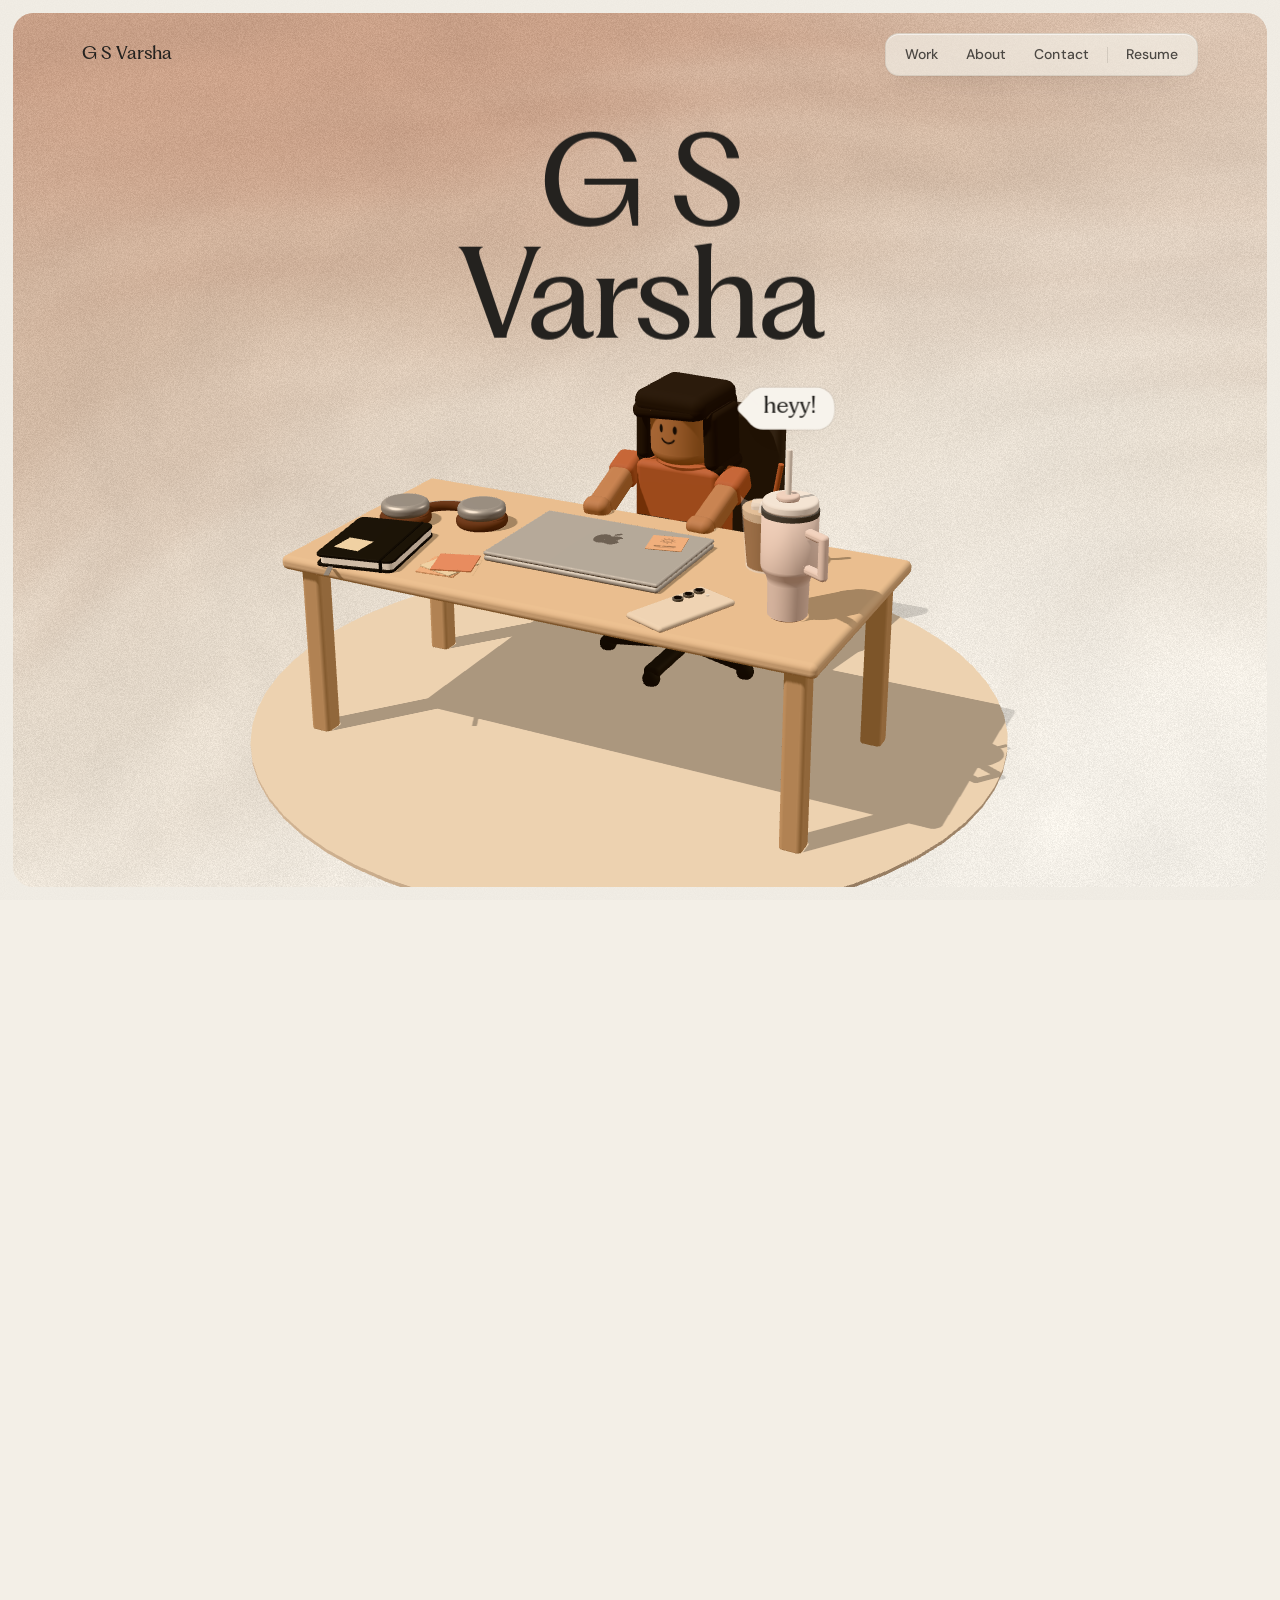
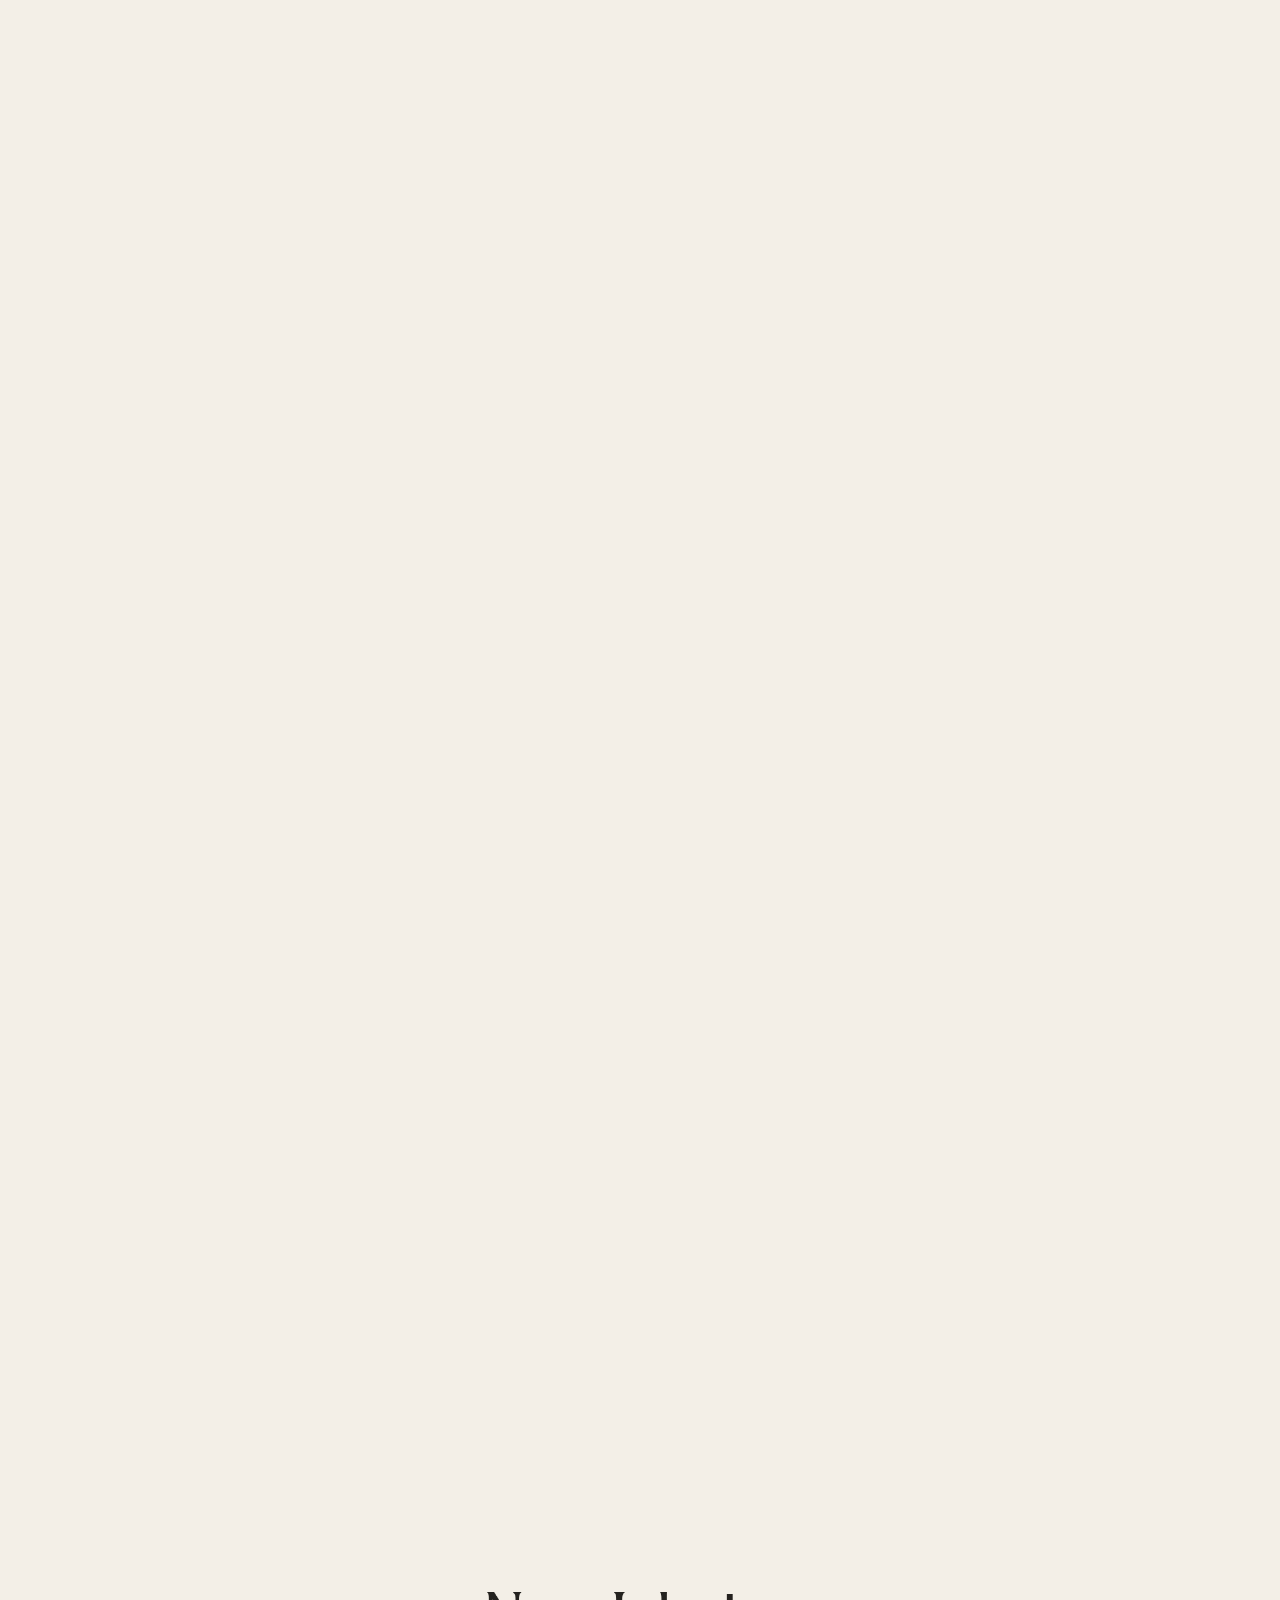
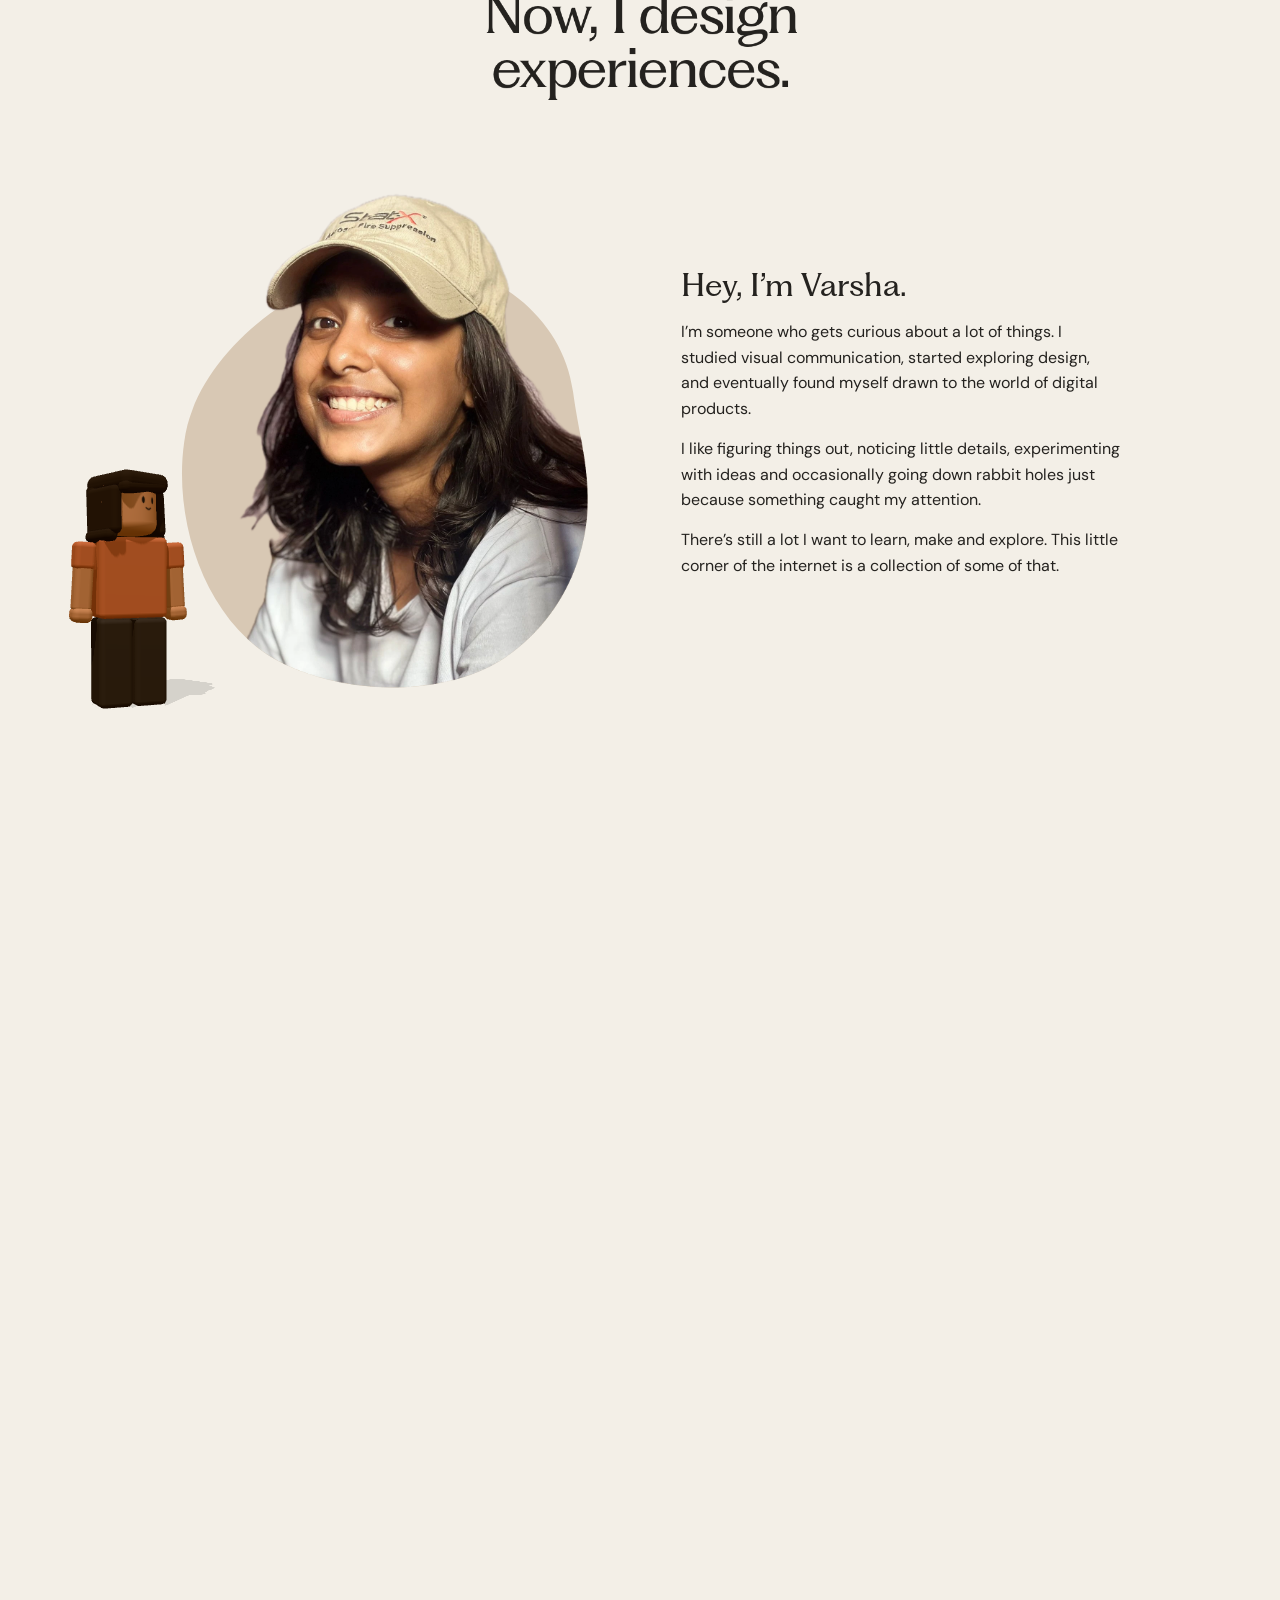
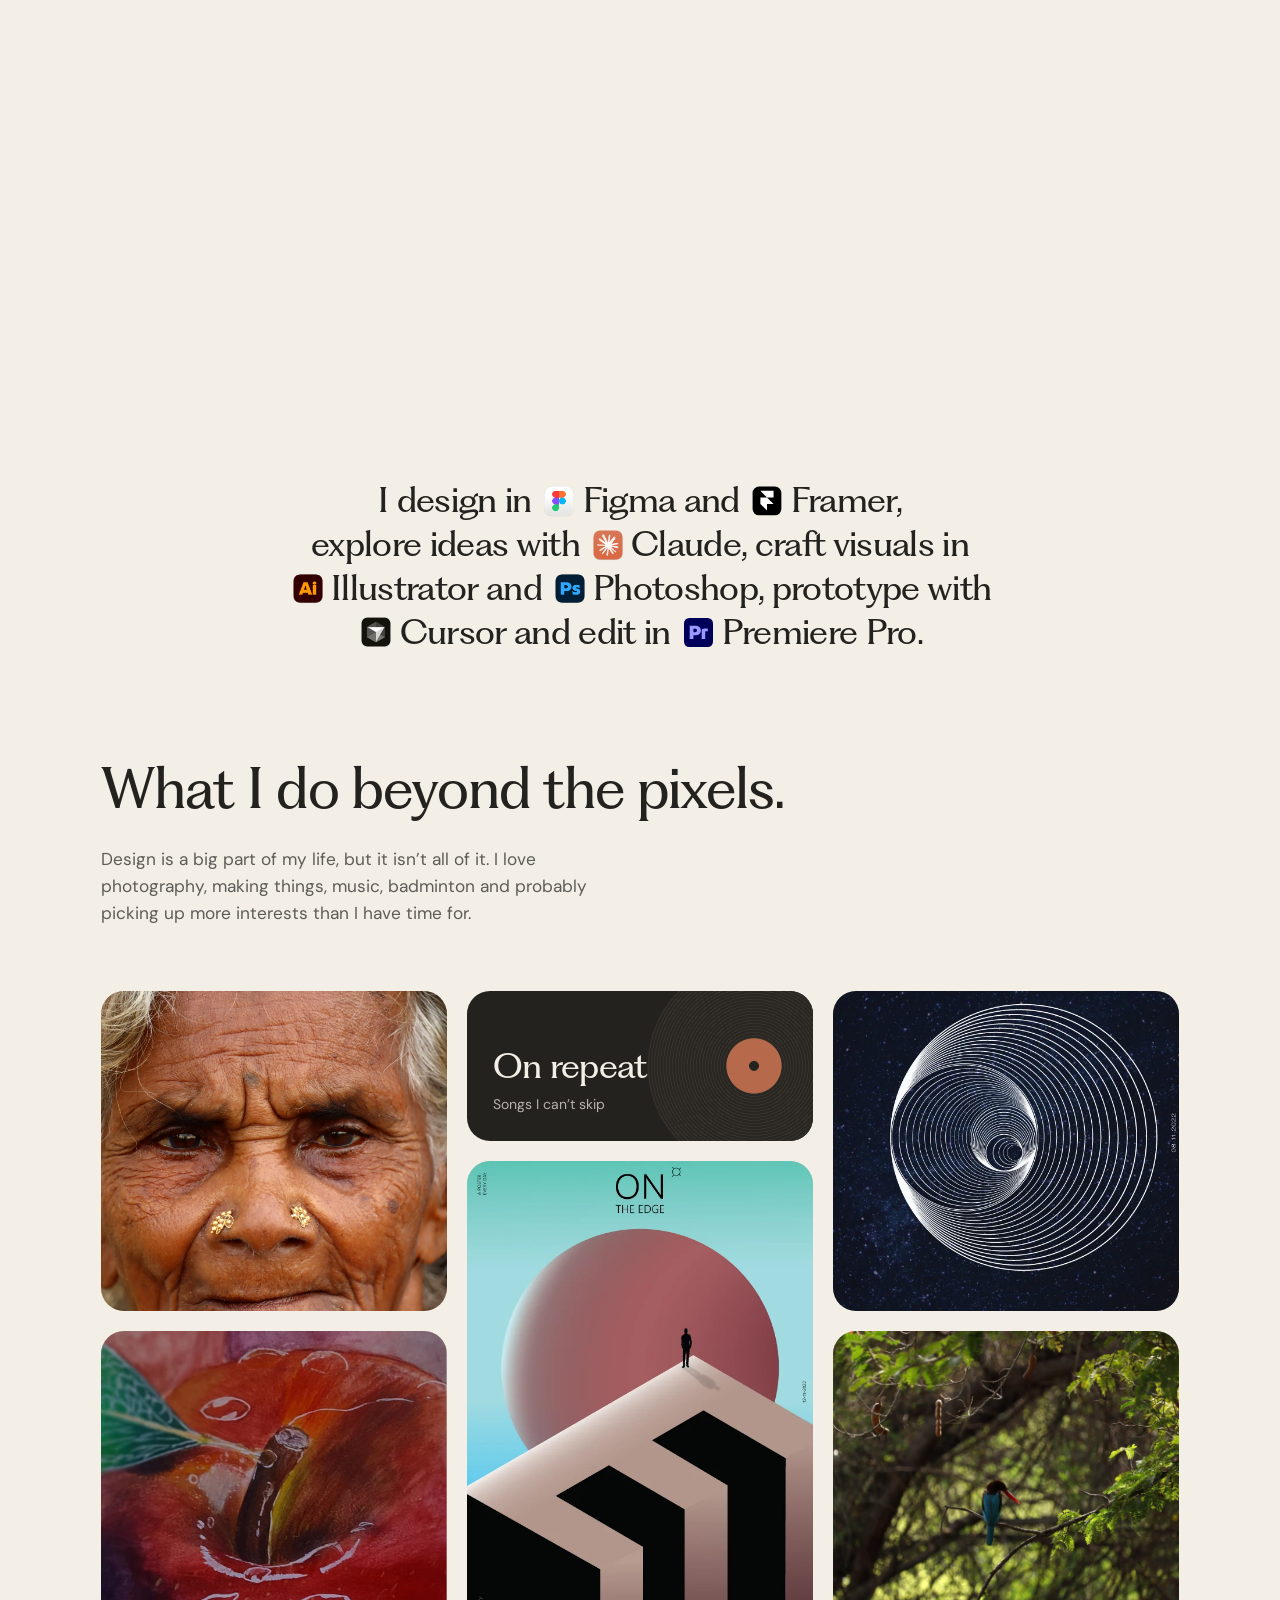
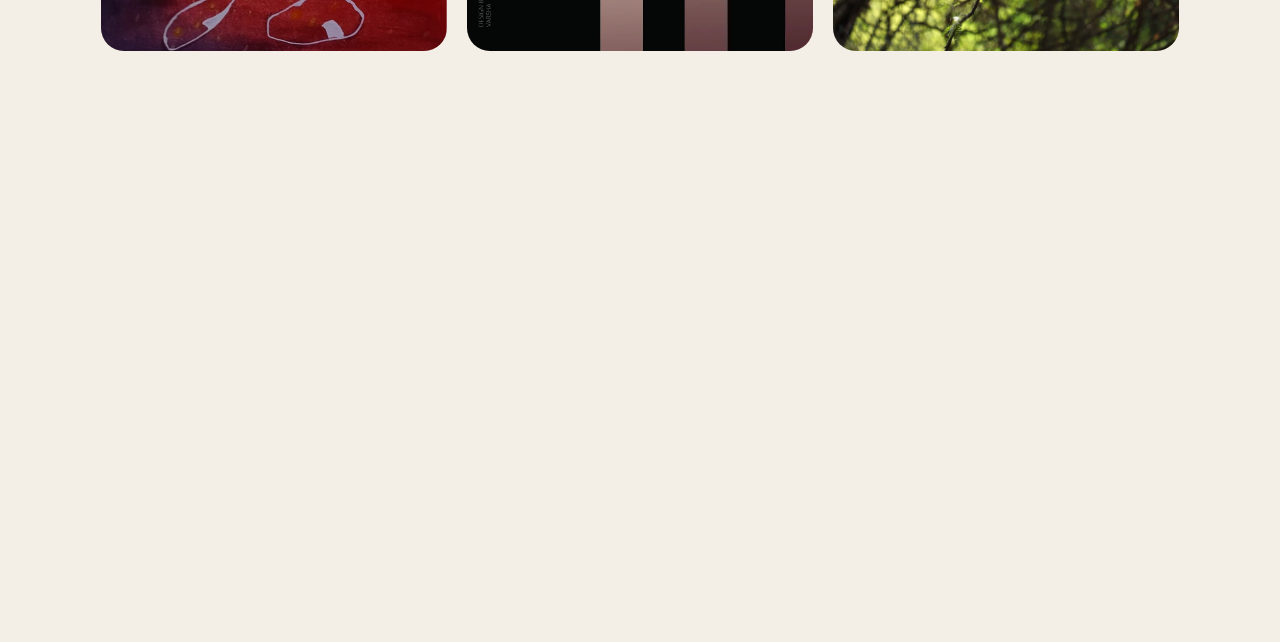
==== commit c2d6e2c6: "Portfolio refresh – responsive fixes and case study updates Improved mobile layouts, updated Flex Ac" ====
--- a/index.html
+++ b/index.html
@@ -178,28 +178,28 @@
           <li class="card3" data-card>
             <p class="card3__head" aria-hidden="true"><span class="card3__name">SpatialLite</span><span class="card3__kind">Product design · PropTech</span></p>
             <a class="card3__body card3--spatiallite" data-case="spatiallite" aria-label="SpatialLite: explore the case study">
-              <span class="card3__shot"><img src="assets/projects/spatiallite-thumb.jpg" alt="SpatialLite on a laptop and a phone: a community master plan with its phases marked, and a building's floor plan" width="1672" height="941" decoding="async"></span>
+              <span class="card3__shot"><img src="assets/projects/spatiallite-thumb.webp" alt="SpatialLite on a laptop and a phone: a community master plan with its phases marked, and a building's floor plan" width="1672" height="941" decoding="async"></span>
               <span class="card3__cta">Explore case study <span aria-hidden="true">↗</span></span>
             </a>
           </li>
           <li class="card3" data-card>
             <p class="card3__head" aria-hidden="true"><span class="card3__name">Spacture AI</span><span class="card3__kind">Website redesign · AI</span></p>
             <a class="card3__body card3--spacture" data-case="spacture" aria-label="Spacture AI: explore the case study">
-              <span class="card3__shot"><img src="assets/projects/spacture-thumb.jpg" alt="Redesigned Spacture AI homepage on a laptop: Know Sooner. Respond Faster., beside a camera lens" width="1536" height="1024" decoding="async" loading="lazy"></span>
+              <span class="card3__shot"><img src="assets/projects/spacture-thumb.webp" alt="Redesigned Spacture AI homepage on a laptop: Know Sooner. Respond Faster., beside a camera lens" width="1536" height="1024" decoding="async" loading="lazy"></span>
               <span class="card3__cta">Explore case study <span aria-hidden="true">↗</span></span>
             </a>
           </li>
           <li class="card3" data-card>
             <p class="card3__head" aria-hidden="true"><span class="card3__name">Craft</span><span class="card3__kind">Website design &amp; implementation</span></p>
             <a class="card3__body card3--craft" data-case="craft" aria-label="Craft: explore the case study">
-              <span class="card3__shot"><img src="assets/projects/craft-thumb.jpg" alt="Craft homepage: Creative Studio for AEC Workflows, with a sketch-to-render comparison and a tower render" width="1672" height="941" decoding="async" loading="lazy"></span>
+              <span class="card3__shot"><img src="assets/projects/craft-thumb.webp" alt="Craft homepage: Creative Studio for AEC Workflows, with a sketch-to-render comparison and a tower render" width="1672" height="941" decoding="async" loading="lazy"></span>
               <span class="card3__cta">Explore case study <span aria-hidden="true">↗</span></span>
             </a>
           </li>
           <li class="card3" data-card>
             <p class="card3__head" aria-hidden="true"><span class="card3__name">Flex Academy</span><span class="card3__kind">Website design</span></p>
             <a class="card3__body card3--flex" data-case="flex" aria-label="Flex Academy: explore the case study">
-              <span class="card3__shot"><img src="assets/projects/flex-thumb.jpg" alt="Flex Academy on a laptop and a phone: We teach you how to build The Machine, and Your next 10 units shouldn’t feel like your first" width="1536" height="1024" decoding="async" loading="lazy"></span>
+              <span class="card3__shot"><img src="assets/projects/flex-thumb.webp" alt="Flex Academy on a laptop and a phone: We teach you how to build The Machine, and Your next 10 units shouldn’t feel like your first" width="1536" height="1024" decoding="async" loading="lazy"></span>
               <span class="card3__cta">Explore case study <span aria-hidden="true">↗</span></span>
             </a>
           </li>
@@ -209,7 +209,7 @@
           <li class="card3" data-card>
             <p class="card3__head" aria-hidden="true"><span class="card3__name">Spatial Key</span><span class="card3__kind">Private project</span></p>
             <a class="card3__body card3--locked" href="#contact" data-locked aria-label="Spatial Key is a private project. Connect to have a look">
-              <span class="card3__shot"><img src="assets/projects/spatial-key-thumb.jpg" alt="" width="1672" height="941" decoding="async" loading="lazy"></span>
+              <span class="card3__shot"><img src="assets/projects/spatial-key-thumb.webp" alt="" width="1672" height="941" decoding="async" loading="lazy"></span>
               <span class="card3__seal" aria-hidden="true">
                 <span class="card3__lock"><svg viewBox="0 0 12 14" focusable="false"><path class="card3__shackle" d="M3.2 6V4.2a2.8 2.8 0 0 1 5.6 0V6" fill="none" stroke="currentColor" stroke-width="1.3" stroke-linecap="round"/><rect x="1.5" y="6" width="9" height="7" rx="1.6" fill="currentColor"/></svg></span>
                 <span class="card3__ask">Connect to have a look?</span>
@@ -267,7 +267,7 @@
     <section class="kit" aria-labelledby="kit-title" data-kit>
       <div class="kit__stage" data-kit-stage>
         <h2 class="visually-hidden" id="kit-title">My toolset</h2>
-        <p class="kit__line" data-kit-line><span class="kit__row">I design in <span class="chip" data-chip><img src="assets/tools/figma.png" alt="" width="512" height="512"></span>Figma and <span class="chip" data-chip><svg viewBox="0 0 24 24" aria-hidden="true" focusable="false"><rect x="2.4" y="2.4" width="19.2" height="19.2" rx="4.3" fill="#000"/><path fill="#fff" d="M7.6 5.2h8.8v4.4H12zM7.6 9.6H12l4.4 4.4H7.6zM7.6 14H12v4.4z"/></svg></span>Framer,</span> <span class="kit__row">explore ideas with <span class="chip" data-chip><img src="assets/tools/claude.png" alt="" width="512" height="512"></span>Claude, craft visuals in</span> <span class="kit__row"><span class="chip" data-chip><img src="assets/tools/illustrator.png" alt="" width="512" height="512"></span>Illustrator and <span class="chip" data-chip><img src="assets/tools/photoshop.png" alt="" width="512" height="512"></span>Photoshop, prototype with</span> <span class="kit__row"><span class="chip" data-chip><img src="assets/tools/cursor.png" alt="" width="512" height="512"></span>Cursor and edit in <span class="chip" data-chip><img class="chip__pad" src="assets/tools/premiere-pro.svg" alt="" width="234" height="234"></span>Premiere&nbsp;Pro.</span></p>
+        <p class="kit__line" data-kit-line><span class="kit__row">I design in <span class="chip" data-chip><img src="assets/tools/figma.webp" alt="" width="512" height="512"></span>Figma and <span class="chip" data-chip><svg viewBox="0 0 24 24" aria-hidden="true" focusable="false"><rect x="2.4" y="2.4" width="19.2" height="19.2" rx="4.3" fill="#000"/><path fill="#fff" d="M7.6 5.2h8.8v4.4H12zM7.6 9.6H12l4.4 4.4H7.6zM7.6 14H12v4.4z"/></svg></span>Framer,</span> <span class="kit__row">explore ideas with <span class="chip" data-chip><img src="assets/tools/claude.webp" alt="" width="512" height="512"></span>Claude, craft visuals in</span> <span class="kit__row"><span class="chip" data-chip><img src="assets/tools/illustrator.webp" alt="" width="512" height="512"></span>Illustrator and <span class="chip" data-chip><img src="assets/tools/photoshop.webp" alt="" width="512" height="512"></span>Photoshop, prototype with</span> <span class="kit__row"><span class="chip" data-chip><img src="assets/tools/cursor.webp" alt="" width="512" height="512"></span>Cursor and edit in <span class="chip" data-chip><img class="chip__pad" src="assets/tools/premiere-pro.svg" alt="" width="234" height="234"></span>Premiere&nbsp;Pro.</span></p>
         <!-- the three cursors that bring the logos in -->
         <span class="kit__cursor kit__cursor--a" aria-hidden="true" data-kit-cursor>
           <svg viewBox="0 0 24 24" focusable="false"><path d="M3.5 2.5 20 10.2l-7.1 2.1-3.3 6.9z" fill="#24221F" stroke="#FFFFFF" stroke-width="1.6" stroke-linejoin="round"/></svg>
@@ -379,16 +379,16 @@
         </div>
         <audio preload="none" data-audio></audio>
         <a class="repeat__link" href="" target="_blank" rel="noopener" hidden>Open the playlist <span aria-hidden="true">↗</span></a>
-        <button class="songs__close" type="button" aria-label="Close" data-songs-close><span aria-hidden="true">×</span></button>
+        <button class="songs__close" type="button" aria-label="Close" data-songs-close><svg class="icon" viewBox="0 0 16 16" aria-hidden="true" focusable="false"><path d="m4 4 8 8M12 4l-8 8" fill="none" stroke="currentColor" stroke-width="1.6" stroke-linecap="round"/></svg></button>
       </dialog>
 
       <!-- the gallery: one picture at a time, full size, ← → and close -->
       <div class="gallery" id="gallery" role="dialog" aria-modal="true" aria-label="Gallery" hidden data-gallery>
         <div class="gallery__media" data-g-media></div>
         <p class="visually-hidden" aria-live="polite" data-g-count></p>
-        <button class="gallery__arrow gallery__arrow--prev" type="button" aria-label="Previous" data-g-prev><span aria-hidden="true">←</span></button>
-        <button class="gallery__arrow gallery__arrow--next" type="button" aria-label="Next" data-g-next><span aria-hidden="true">→</span></button>
-        <button class="gallery__close" type="button" aria-label="Close" data-g-close><span aria-hidden="true">×</span></button>
+        <button class="gallery__arrow gallery__arrow--prev" type="button" aria-label="Previous" data-g-prev><svg class="icon" viewBox="0 0 16 16" aria-hidden="true" focusable="false"><path d="M10 3 5 8l5 5" fill="none" stroke="currentColor" stroke-width="1.6" stroke-linecap="round" stroke-linejoin="round"/></svg></button>
+        <button class="gallery__arrow gallery__arrow--next" type="button" aria-label="Next" data-g-next><svg class="icon" viewBox="0 0 16 16" aria-hidden="true" focusable="false"><path d="m6 3 5 5-5 5" fill="none" stroke="currentColor" stroke-width="1.6" stroke-linecap="round" stroke-linejoin="round"/></svg></button>
+        <button class="gallery__close" type="button" aria-label="Close" data-g-close><svg class="icon" viewBox="0 0 16 16" aria-hidden="true" focusable="false"><path d="m4 4 8 8M12 4l-8 8" fill="none" stroke="currentColor" stroke-width="1.6" stroke-linecap="round"/></svg></button>
       </div>
 
       <!-- the photographs, one <li> each (WebP, long edge 2000px). The first
@@ -539,7 +539,7 @@
     <!-- Spatial Key's locked card opens this (js/projects.js): it stays private,
          so the visitor stays on the projects and gets two ways to ask. -->
     <dialog class="keycard" aria-labelledby="keycard-title" data-keycard tabindex="-1">
-      <button class="keycard__close" type="button" aria-label="Close" data-keycard-close><span aria-hidden="true">×</span></button>
+      <button class="keycard__close" type="button" aria-label="Close" data-keycard-close><svg class="icon" viewBox="0 0 16 16" aria-hidden="true" focusable="false"><path d="m4 4 8 8M12 4l-8 8" fill="none" stroke="currentColor" stroke-width="1.6" stroke-linecap="round"/></svg></button>
       <span class="keycard__lock" aria-hidden="true"><svg viewBox="0 0 12 14" focusable="false"><path class="keycard__shackle" d="M3.2 6V4.2a2.8 2.8 0 0 1 5.6 0V6" fill="none" stroke="currentColor" stroke-width="1.3" stroke-linecap="round"/><rect x="1.5" y="6" width="9" height="7" rx="1.6" fill="currentColor"/></svg></span>
       <h2 class="keycard__title" id="keycard-title">Spatial Key is private.</h2>
       <p class="keycard__line">But I'm happy to walk you through it.</p>
--- a/css/base.css
+++ b/css/base.css
@@ -0,0 +1,426 @@
+/* Tokens, type, reset, navigation, and the section after the hero. */
+
+@font-face {
+  font-family: "PP Fragment Glare";
+  /* the installed copy first: the file can't load from a file:// page */
+  src: local("PP Fragment Glare Regular"), local("PPFragment-GlareRegular"),
+       url("../fonts/PPFragment-GlareRegular.otf") format("opentype");
+  font-weight: 400;
+  font-style: normal;
+  font-display: block; /* local file; the name should never flash in a fallback */
+}
+
+:root {
+  --paper: #F3EFE7;
+  --ink: #24221F;
+  --terra: #B66A4B;
+  --sand: #D8C8B4;
+  --white: #FFFFFF;
+  --ink-soft: rgba(36, 34, 31, 0.72);
+  --hair: rgba(36, 34, 31, 0.12);
+
+  --display: "PP Fragment Glare", "Times New Roman", serif;
+  --text: "DM Sans", system-ui, -apple-system, "Segoe UI", sans-serif;
+
+  --gutter: clamp(20px, 4vw, 64px);
+  --inset: clamp(8px, 1vw, 14px);
+  --ease-out: cubic-bezier(0.22, 1, 0.36, 1);
+
+  /* the type system: every text size on the site is one of these.
+     Display is for the big moments only: the name and the story's lines. */
+  --t-display: clamp(46px, 7vw, 128px);
+  --t-h1: clamp(34px, 4.2vw, 60px);
+  --t-h2: clamp(28px, 2.6vw, 40px);
+  --t-h3: clamp(20px, 1.7vw, 24px);
+  --t-lead: clamp(17px, 1.35vw, 20px);
+  --t-body: 16px;
+  --t-small: 14px;
+  --t-label: 12px;
+}
+
+*, *::before, *::after { box-sizing: border-box; }
+html { -webkit-text-size-adjust: 100%; text-size-adjust: 100%; background: var(--paper); }
+/* no blue box on tap (phones): everything here shows its own pressed state */
+html { -webkit-tap-highlight-color: transparent; }
+body {
+  position: relative;
+  margin: 0;
+  color: var(--ink);
+  font-family: var(--text);
+  font-size: var(--t-body);
+  line-height: 1.5;
+  -webkit-font-smoothing: antialiased;
+  -moz-osx-font-smoothing: grayscale;
+  text-rendering: optimizeLegibility;
+}
+h1, h2, p, ul { margin: 0; }
+/* the tags: a section's own class can set a tag's size from the same scale */
+h1, h2, h3 { font-family: var(--display); font-weight: 400; letter-spacing: -0.02em; }
+h1 { font-size: var(--t-h1); line-height: 1.05; }
+h2 { font-size: var(--t-h2); line-height: 1.1; }
+h3 { font-size: var(--t-h3); line-height: 1.2; }
+button { font-size: var(--t-small); }
+small { font-size: inherit; }
+ul { padding: 0; list-style: none; }
+a { color: inherit; }
+::selection { background: rgba(182, 106, 75, 0.22); }
+
+.skip {
+  position: fixed;
+  left: 12px;
+  top: 12px;
+  z-index: 50;
+  padding: 10px 14px;
+  border-radius: 10px;
+  background: var(--ink);
+  color: var(--paper);
+  font-size: var(--t-small);
+  text-decoration: none;
+  transform: translateY(-160%);
+  transition: transform 0.3s var(--ease-out);
+}
+.skip:focus { transform: none; }
+
+/* ---------- floating navigation ---------- */
+
+/* the navigation waits out the greeting, then fades in after the name */
+.greet .dock { opacity: 0; visibility: hidden; }
+.dock {
+  transition: opacity 0.8s ease 0.9s, visibility 0s linear 0.9s;
+  /* always on top: name on the left, links on the right, on one line; the
+     edges line up with the content of the projects panel */
+  --edge: calc(var(--inset) + (100vw - 2 * var(--inset)) * 0.055);
+  position: fixed;
+  top: 0;
+  left: 0;
+  right: 0;
+  z-index: 20;
+  display: flex;
+  align-items: center;
+  justify-content: space-between;
+  gap: 12px;
+  padding: calc(max(var(--inset), env(safe-area-inset-top)) + clamp(14px, 1.6vw, 22px)) var(--edge) 0;
+  pointer-events: none;
+}
+.dock > * { pointer-events: auto; }
+/* a soft blur behind it from the projects on: stacked backdrop blurs, each
+   masked to a shorter band from the top, so it's strongest at the very top
+   and melts away below the bar with no edge, under a whisper of paper. All
+   the fades are eased (not straight ramps), so nothing reads as a line.
+   It's its own layer just under the header, not inside it: the header has a
+   view-transition-name, and that walls off what a blur inside it can see.
+   Each layer fades on its own: fading their parent would do the same. */
+.dock__blur {
+  position: fixed;
+  z-index: 19;
+  top: 0;
+  left: 0;
+  right: 0;
+  height: calc(var(--dock-h, 84px) + 48px);
+  pointer-events: none;
+}
+.dock__blur i,
+.dock__blur::after {
+  position: absolute;
+  inset: 0;
+  opacity: 0;
+  transition: opacity 0.45s var(--ease-out);
+}
+.dock__blur::after {
+  content: "";
+  /* eased, so its end never shows as an edge, even over a dark picture */
+  background: linear-gradient(to bottom, rgba(243, 239, 231, 0.500) 0%, rgba(243, 239, 231, 0.397) 10%, rgba(243, 239, 231, 0.306) 20%, rgba(243, 239, 231, 0.228) 30%, rgba(243, 239, 231, 0.163) 40%, rgba(243, 239, 231, 0.109) 50%, rgba(243, 239, 231, 0.067) 60%, rgba(243, 239, 231, 0.035) 70%, rgba(243, 239, 231, 0.014) 80%, rgba(243, 239, 231, 0.003) 90%, rgba(243, 239, 231, 0.000) 100%);
+}
+/* js/nav.js sets data-on from the projects on (never over the hero) */
+.dock__blur[data-on] i,
+.dock__blur[data-on]::after { opacity: 1; }
+.dock__blur i:nth-child(1) { -webkit-backdrop-filter: blur(1px); backdrop-filter: blur(1px); --m: linear-gradient(to bottom, #000 0%, #000 35%, rgba(0, 0, 0, 0.93) 45.8%, rgba(0, 0, 0, 0.74) 56.7%, rgba(0, 0, 0, 0.50) 67.5%, rgba(0, 0, 0, 0.26) 78.3%, rgba(0, 0, 0, 0.07) 89.2%, transparent 100%); }
+.dock__blur i:nth-child(2) { -webkit-backdrop-filter: blur(2px); backdrop-filter: blur(2px); --m: linear-gradient(to bottom, #000 0%, #000 31.5%, rgba(0, 0, 0, 0.93) 41.2%, rgba(0, 0, 0, 0.74) 51.0%, rgba(0, 0, 0, 0.50) 60.8%, rgba(0, 0, 0, 0.26) 70.5%, rgba(0, 0, 0, 0.07) 80.2%, transparent 90%); }
+.dock__blur i:nth-child(3) { -webkit-backdrop-filter: blur(4px); backdrop-filter: blur(4px); --m: linear-gradient(to bottom, #000 0%, #000 27.3%, rgba(0, 0, 0, 0.93) 35.8%, rgba(0, 0, 0, 0.74) 44.2%, rgba(0, 0, 0, 0.50) 52.7%, rgba(0, 0, 0, 0.26) 61.1%, rgba(0, 0, 0, 0.07) 69.6%, transparent 78%); }
+.dock__blur i:nth-child(4) { -webkit-backdrop-filter: blur(8px); backdrop-filter: blur(8px); --m: linear-gradient(to bottom, #000 0%, #000 22.4%, rgba(0, 0, 0, 0.93) 29.3%, rgba(0, 0, 0, 0.74) 36.3%, rgba(0, 0, 0, 0.50) 43.2%, rgba(0, 0, 0, 0.26) 50.1%, rgba(0, 0, 0, 0.07) 57.1%, transparent 64%); }
+.dock__blur i:nth-child(5) { -webkit-backdrop-filter: blur(16px); backdrop-filter: blur(16px); --m: linear-gradient(to bottom, #000 0%, #000 17.5%, rgba(0, 0, 0, 0.93) 22.9%, rgba(0, 0, 0, 0.74) 28.3%, rgba(0, 0, 0, 0.50) 33.8%, rgba(0, 0, 0, 0.26) 39.2%, rgba(0, 0, 0, 0.07) 44.6%, transparent 50%); }
+.dock__blur i:nth-child(6) { -webkit-backdrop-filter: blur(32px); backdrop-filter: blur(32px); --m: linear-gradient(to bottom, #000 0%, #000 12.6%, rgba(0, 0, 0, 0.93) 16.5%, rgba(0, 0, 0, 0.74) 20.4%, rgba(0, 0, 0, 0.50) 24.3%, rgba(0, 0, 0, 0.26) 28.2%, rgba(0, 0, 0, 0.07) 32.1%, transparent 36%); }
+.dock__blur i { -webkit-mask-image: var(--m); mask-image: var(--m); }
+.dock__name {
+  font-family: var(--display);
+  font-size: var(--t-lead);
+  line-height: 1;
+  letter-spacing: -0.01em;
+  color: var(--ink);
+  text-decoration: none;
+  white-space: nowrap;
+}
+.dock__name:focus-visible { outline: 2px solid var(--terra); outline-offset: 4px; border-radius: 4px; }
+/* after a tap or click, no ring in the header (js/nav.js); the keyboard keeps them */
+[data-input="pointer"] .dock :focus-visible { outline: none; }
+.dock__nav {
+  position: relative;
+  padding: 5px;
+  border-radius: 14px;
+  /* a sheet of warm paper, slightly translucent: it should not read as glass */
+  background: rgba(243, 239, 231, 0.7);
+  border: 1px solid rgba(36, 34, 31, 0.09);
+  box-shadow:
+    inset 0 1px 0 rgba(255, 255, 255, 0.55),
+    0 1px 2px rgba(60, 40, 28, 0.06),
+    0 12px 28px -18px rgba(60, 40, 28, 0.35);
+  -webkit-backdrop-filter: blur(14px) saturate(1.05);
+  backdrop-filter: blur(14px) saturate(1.05);
+}
+.dock__list {
+  position: relative;
+  display: flex;
+  align-items: center;
+}
+.dock__link {
+  position: relative;
+  display: inline-flex;
+  align-items: center;
+  gap: 5px;
+  padding: 8px 14px 9px;
+  border-radius: 10px;
+  color: var(--ink);
+  font-size: var(--t-small);
+  font-weight: 500;
+  line-height: 1;
+  letter-spacing: 0.005em;
+  white-space: nowrap;
+  text-decoration: none;
+  opacity: 0.8;
+  transition: opacity 0.25s ease;
+}
+.dock__link:hover,
+.dock__link:focus-visible,
+.dock__link[aria-current="true"] { opacity: 1; }
+/* hover is a line under the word; only where you are gets the slab */
+@media (hover: hover) and (min-width: 761px) {
+  .dock__link::before {
+    content: "";
+    position: absolute;
+    left: 14px;
+    right: 14px;
+    bottom: 3px;
+    height: 1.5px;
+    border-radius: 1px;
+    background: var(--terra);
+    transform: scaleX(0);
+    transform-origin: left;
+    transition: transform 0.3s var(--ease-out);
+  }
+  .dock__link:hover::before { transform: scaleX(1); }
+  .dock__link[aria-current="true"]::before,
+  .dock__link[aria-disabled="true"]::before { content: none; }
+}
+.dock__link:focus-visible {
+  outline: 1.5px solid var(--terra);
+  outline-offset: 1px;
+}
+.dock__link[aria-disabled="true"] { cursor: default; }
+.dock__soon { color: var(--ink-soft); font-weight: 400; }
+
+.dock__rule {
+  width: 1px;
+  height: 16px;
+  margin: 0 4px;
+  background: var(--hair);
+}
+
+/* the slab: where you are */
+.dock__slab {
+  position: absolute;
+  top: 5px;
+  left: 0;
+  height: calc(100% - 10px);
+  width: var(--slab-w, 0px);
+  border-radius: 10px;
+  background: rgba(216, 200, 180, 0.55);
+  box-shadow: inset 0 0 0 1px rgba(182, 106, 75, 0.08);
+  opacity: 0;
+  transform: translateX(var(--slab-x, 0px));
+  transition: transform 0.45s var(--ease-out), width 0.45s var(--ease-out), opacity 0.3s ease;
+  pointer-events: none;
+}
+.dock__nav[data-slab-on] .dock__slab { opacity: 1; }
+
+/* ---------- phones: Resume and Menu in one paper pill; the links open in
+   a card below, set large in the display face ---------- */
+
+.dock__end,
+.dock__extra { display: none; }
+@media (max-width: 760px) {
+  .dock__name { font-size: var(--t-lead); }
+  .dock__end { display: block; }
+  /* above the dimmed page while the menu is open */
+  .dock__name, .dock__end { position: relative; z-index: 2; }
+  .dock__nav { z-index: 1; }
+  .dock__pill {
+    display: flex;
+    align-items: center;
+    padding: 4px;
+    border-radius: 14px;
+    background: rgba(243, 239, 231, 0.72);
+    border: 1px solid rgba(36, 34, 31, 0.09);
+    box-shadow: inset 0 1px 0 rgba(255, 255, 255, 0.55), 0 1px 2px rgba(60, 40, 28, 0.06), 0 12px 28px -18px rgba(60, 40, 28, 0.35);
+    -webkit-backdrop-filter: blur(14px) saturate(1.05);
+    backdrop-filter: blur(14px) saturate(1.05);
+  }
+  .dock__cta,
+  .dock__burger {
+    -webkit-tap-highlight-color: transparent;
+    display: inline-flex;
+    align-items: center;
+    height: 36px;
+    padding: 0 12px;
+    border: 0;
+    border-radius: 10px;
+    background: none;
+    color: var(--ink);
+    font: inherit;
+    font-size: var(--t-small);
+    font-weight: 500;
+    text-decoration: none;
+    cursor: pointer;
+    transition: background 0.25s ease;
+  }
+  .dock__cta[aria-disabled="true"] { cursor: default; }
+  .dock__cta .dock__soon { display: none; }
+  .dock__sep { width: 1px; height: 16px; background: var(--hair); }
+  .dock__burger { gap: 9px; padding-right: 11px; }
+  .dock[data-open] .dock__burger { background: rgba(216, 200, 180, 0.55); }
+  /* the word turns from Menu to Close */
+  .dock__burger-word { display: grid; height: 1.2em; overflow: hidden; line-height: 1.2; }
+  .dock__burger-word span { grid-area: 1 / 1; transition: translate 0.4s var(--ease-out), opacity 0.3s ease; }
+  .dock__burger-word span + span { translate: 0 110%; opacity: 0; }
+  .dock[data-open] .dock__burger-word span:first-child { translate: 0 -110%; opacity: 0; }
+  .dock[data-open] .dock__burger-word span + span { translate: 0 0; opacity: 1; }
+  /* two strokes, the lower one shorter and terracotta; they cross into an x */
+  .dock__bars { position: relative; width: 16px; height: 9px; }
+  .dock__bars i {
+    position: absolute;
+    right: 0;
+    height: 1.6px;
+    border-radius: 2px;
+    background: var(--ink);
+    transition: top 0.35s var(--ease-out), rotate 0.35s var(--ease-out), width 0.35s var(--ease-out), background 0.3s ease;
+  }
+  .dock__bars i:first-child { top: 0; width: 16px; }
+  .dock__bars i:last-child { top: calc(100% - 1.6px); width: 10px; background: var(--terra); }
+  .dock[data-open] .dock__bars i { top: calc(50% - 0.8px); width: 14px; }
+  .dock[data-open] .dock__bars i:first-child { rotate: 45deg; }
+  .dock[data-open] .dock__bars i:last-child { rotate: -45deg; background: var(--ink); }
+  .dock__cta:focus-visible,
+  .dock__burger:focus-visible { outline: 2px solid var(--terra); outline-offset: 2px; }
+
+  /* the menu: a small paper card that opens from the pill, right under it,
+     in the pill's own language: the words in the display face, a sand chip
+     under the one you press, a terracotta dot by the page you're on */
+  .dock__nav {
+    position: absolute;
+    top: calc(100% + 8px);
+    left: auto;
+    right: var(--edge);
+    width: 220px;
+    padding: 6px;
+    border-radius: 16px;
+    background: rgba(243, 239, 231, 0.96);
+    border: 1px solid rgba(36, 34, 31, 0.09);
+    box-shadow:
+      inset 0 1px 0 rgba(255, 255, 255, 0.6),
+      0 18px 40px -22px rgba(60, 40, 28, 0.45),
+      0 0 0 100vmax rgba(36, 34, 31, 0);
+    -webkit-backdrop-filter: blur(14px);
+    backdrop-filter: blur(14px);
+    opacity: 0;
+    visibility: hidden;
+    transform-origin: top right;
+    scale: 0.96;
+    translate: 0 -6px;
+    transition: opacity 0.2s ease, scale 0.35s var(--ease-out), translate 0.35s var(--ease-out), box-shadow 0.35s ease, visibility 0s linear 0.35s;
+  }
+  .dock[data-open] .dock__nav {
+    opacity: 1;
+    visibility: visible;
+    scale: 1;
+    translate: 0 0;
+    box-shadow:
+      inset 0 1px 0 rgba(255, 255, 255, 0.6),
+      0 18px 40px -22px rgba(60, 40, 28, 0.45),
+      0 0 0 100vmax rgba(36, 34, 31, 0.12);
+    transition: opacity 0.18s ease, scale 0.4s var(--ease-out), translate 0.4s var(--ease-out), box-shadow 0.35s ease, visibility 0s;
+  }
+  .dock__list { flex-direction: column; align-items: stretch; gap: 2px; }
+  .dock__link {
+    -webkit-tap-highlight-color: transparent;
+    display: flex;
+    align-items: center;
+    justify-content: space-between;
+    padding: 10px 12px;
+    border-radius: 10px;
+    font-family: var(--display);
+    font-size: 22px;
+    font-weight: 400;
+    line-height: 1.1;
+    letter-spacing: -0.01em;
+    color: var(--ink);
+    transition: background 0.2s ease;
+  }
+  .dock__link:active { background: rgba(216, 200, 180, 0.45); }
+  .dock__link[aria-current="true"]::after {
+    content: "";
+    width: 6px;
+    height: 6px;
+    border-radius: 50%;
+    background: var(--terra);
+  }
+  .dock__link:focus-visible { outline: 2px solid var(--terra); outline-offset: -2px; }
+  .dock__slab,
+  .dock__rule,
+  .dock__list li:has(.dock__link--resume) { display: none; }
+  /* how to reach you, small, at the foot of the card */
+  .dock__extra {
+    display: flex;
+    gap: 16px;
+    margin: 4px 0 0;
+    padding: 8px 12px 6px;
+    font-size: 13px;
+  }
+  .dock__extra a { color: var(--ink-soft); text-decoration: none; }
+  .dock__extra a:active { color: var(--terra); }
+  /* open, Close already sits on its sand chip: no ring around it as well */
+  .dock[data-open] .dock__burger:focus-visible { outline: none; }
+}
+@media (prefers-reduced-motion: reduce) {
+  .dock__nav, .dock__bars i, .dock__link, .dock__extra, .dock__burger-word span { transition: none !important; }
+}
+
+/* paper grain under everything outside the hero card, so there is no seam */
+body::before {
+  content: "";
+  position: fixed;
+  inset: 0;
+  z-index: -1;
+  opacity: 0.045;
+  pointer-events: none;
+  background-image: url("data:image/svg+xml,%3Csvg xmlns='http://www.w3.org/2000/svg' width='160' height='160'%3E%3Cfilter id='n'%3E%3CfeTurbulence type='fractalNoise' baseFrequency='0.9' numOctaves='2' stitchTiles='stitch'/%3E%3CfeColorMatrix values='0 0 0 0 0.14 0 0 0 0 0.13 0 0 0 0 0.12 0 0 0 1 0'/%3E%3C/filter%3E%3Crect width='100%25' height='100%25' filter='url(%23n)'/%3E%3C/svg%3E");
+}
+
+/* ---------- moving between pages and sections ----------
+   One page dissolves into the next (a case study opening, Work going back)
+   and a nav jump dissolves the same way (softJump, js/nav.js), with the new
+   view settling up a few pixels. The header isn't part of it: it stays put. */
+@media (prefers-reduced-motion: no-preference) {
+  @view-transition { navigation: auto; }
+  .dock { view-transition-name: dock; }
+  ::view-transition-group(dock) { z-index: 2; animation: none; }
+  ::view-transition-old(dock) { display: none; }
+  ::view-transition-new(dock) { animation: none; }
+  ::view-transition-old(root) { animation: view-out 0.26s ease both; }
+  ::view-transition-new(root) { animation: view-in 0.52s var(--ease-out) both; }
+}
+@keyframes view-out { to { opacity: 0; } }
+@keyframes view-in { from { opacity: 0; translate: 0 10px; } }
+
+/* the arrows and crosses in round buttons: drawn, not typed, so every one
+   is the same size whatever the font (gallery, music, cards) */
+.icon { display: block; width: 18px; height: 18px; }
+
--- a/css/hero.css
+++ b/css/hero.css
@@ -0,0 +1,330 @@
+/* Hero: layout, type, the laptop screen, and the two modes.
+   Without .motion (no JS, no WebGL, or reduced motion) the hero is a still
+   page: the name above the desk, then the roles and introduction, then the
+   projects. With .motion the hero is tall and its pin sticks while
+   js/hero.js plays the sequence from scroll progress. */
+
+.hero {
+  --inset: clamp(8px, 1vw, 14px);
+  --radius: clamp(14px, 1.6vw, 24px);
+  --name-size: min(9.4vw, 15.5svh);
+  --roles-size: var(--t-h1);
+  --type-y: 27%;
+  --roles-y: 27%;
+  position: relative;
+}
+
+.hero__pin { position: relative; }
+
+/* the frame: a card of paper inset from the page */
+.hero__frame {
+  position: relative;
+  height: calc(100vh - var(--inset) * 2);
+  height: calc(100svh - var(--inset) * 2);
+  margin: var(--inset);
+  overflow: hidden;
+  border-radius: var(--radius);
+  /* stands in for the WebGL paper until it draws (or if it can't) */
+  background: linear-gradient(170deg, #E6D3C3 0%, #EADFD2 40%, #F1EBE2 100%);
+}
+
+.hero__paper,
+.hero__scene {
+  position: absolute;
+  inset: 0;
+  width: 100%;
+  height: 100%;
+  display: block;
+}
+.hero__paper { z-index: 0; }
+.hero__scene { z-index: 3; pointer-events: none; }
+.no-gl .hero__scene { display: none; }
+
+/* ---------- the name ---------- */
+
+.hero__name {
+  position: absolute;
+  left: 50%;
+  top: var(--type-y);
+  z-index: 1;
+  transform: translate(-50%, -50%);
+  font-family: var(--display);
+  font-weight: 400;
+  font-size: var(--name-size);
+  line-height: 0.94;
+  letter-spacing: -0.03em;
+  white-space: nowrap;
+  text-align: center;
+  color: var(--ink);
+}
+
+/* a word sits in a mask so it can roll in and out of its own line */
+.mask {
+  display: inline-block;
+  overflow: hidden;
+  vertical-align: top;
+  padding: 0.07em 0.04em;
+  margin: -0.07em -0.04em;
+}
+.word,
+.roles__text { display: inline-block; }
+
+/* ---------- roles + introduction ---------- */
+
+.hero__identity {
+  position: relative;
+  z-index: 2;
+  display: grid;
+  grid-template-columns: auto minmax(0, 24rem);
+  justify-content: space-between;
+  align-items: end;
+  column-gap: 48px;
+  padding: clamp(64px, 12vh, 120px) calc(var(--gutter) + var(--inset));
+}
+.roles {
+  display: inline-flex;
+  flex-direction: column;
+  align-items: flex-end; /* the two DESIGNERs stack */
+  font-family: var(--display);
+  font-weight: 400;
+  font-size: var(--roles-size);
+  line-height: 0.98;
+  letter-spacing: -0.012em;
+  text-transform: uppercase;
+  color: var(--ink);
+}
+.roles__line { display: block; }
+.intro {
+  max-width: 24rem;
+  margin-bottom: calc(var(--roles-size) * 0.23 - 0.43em); /* last line on the roles' baseline */
+  font-family: var(--text);
+  font-size: var(--t-lead);
+  line-height: 1.55;
+  color: var(--ink);
+  text-wrap: pretty;
+}
+
+/* ---------- the scroll sequence ---------- */
+
+.motion .hero { height: 560vh; height: 560svh; }
+.motion .hero__pin {
+  position: sticky;
+  top: 0;
+  height: 100vh;
+  height: 100svh;
+  overflow: hidden;
+}
+/* no z-index here: the frame's layers interleave with the identity block */
+.motion .hero__frame {
+  position: absolute;
+  inset: var(--inset);
+  height: auto;
+  margin: 0;
+}
+/* the roles take the name's place */
+.motion .hero__identity {
+  position: absolute;
+  left: calc(var(--gutter) + var(--inset));
+  right: calc(var(--gutter) + var(--inset));
+  /* centred on --roles-y without a transform (the bubble inside is placed
+     in this box's own coordinates) */
+  top: 0;
+  height: calc(var(--roles-y) * 2);
+  align-content: center;
+  padding: 0;
+  z-index: 4; /* above the desk, so the speech bubbles are never behind it */
+  pointer-events: none;
+}
+/* ---------- speech bubbles from your head ----------
+   --bx / --by is the point a bubble speaks from (js/hero.js, every frame);
+   .is-open pops it out of its tail with a soft spring, and the words follow
+   a beat later. Closing is quicker and has no bounce. */
+.bubble--hey { display: none; }
+.motion .bubble {
+  display: block;
+  position: absolute;
+  left: 0;
+  top: 0;
+  margin: 0;
+  background: #F7F3EC;
+  color: var(--ink);
+  box-shadow: 0 0 0 1px rgba(36, 34, 31, 0.08), 0 14px 30px -20px rgba(60, 40, 28, 0.45);
+  opacity: 0;
+  scale: 0.55;
+  visibility: hidden;
+  transition: scale 0.32s cubic-bezier(0.4, 0, 1, 1), opacity 0.26s ease, visibility 0s linear 0.32s;
+  will-change: scale, opacity;
+}
+.motion .bubble.is-open {
+  opacity: 1;
+  scale: 1;
+  visibility: visible;
+  transition: scale 0.7s cubic-bezier(0.34, 1.45, 0.64, 1), opacity 0.22s ease, visibility 0s;
+}
+.motion .bubble__text {
+  position: relative;
+  z-index: 1;
+  display: block;
+  opacity: 0;
+  translate: 0 5px;
+  transition: opacity 0.2s ease, translate 0.2s ease;
+}
+.motion .bubble.is-open .bubble__text {
+  opacity: 1;
+  translate: 0 0;
+  transition: opacity 0.4s ease 0.16s, translate 0.5s cubic-bezier(0.22, 1, 0.36, 1) 0.16s;
+}
+/* the tail */
+.motion .bubble::after {
+  content: "";
+  position: absolute;
+  width: 18px;
+  height: 18px;
+  background: #F7F3EC;
+  box-shadow: 1px 1px 0 rgba(36, 34, 31, 0.08);
+}
+
+/* the introduction: above your head, tail pointing down to it */
+.motion .intro {
+  width: min(23rem, calc(100vw - 2 * var(--inset) - 32px));
+  max-width: none;
+  padding: 16px 20px 17px;
+  border-radius: 22px 22px 22px 6px;
+  font-size: var(--t-small);
+  translate: var(--bx, 0px) calc(var(--by, 0px) - 100%);
+  transform-origin: var(--tail, 24px) calc(100% + 10px);
+}
+.motion .intro::after {
+  left: var(--tail, 24px);
+  bottom: -8px;
+  margin-left: -9px;
+  border-radius: 0 0 5px 0;
+  transform: rotate(45deg);
+}
+
+/* "heyy!": beside your head, tail pointing left to it */
+.motion .bubble--hey {
+  padding: 9px 18px 11px;
+  border-radius: 18px;
+  font-family: var(--display);
+  font-size: var(--t-h3);
+  line-height: 1;
+  white-space: nowrap;
+  translate: var(--bx, 0px) calc(var(--by, 0px) - 50%);
+  transform-origin: -10px 50%;
+}
+.motion .bubble--hey::after {
+  left: -6px;
+  top: 50%;
+  margin-top: -9px;
+  border-radius: 0 0 0 5px;
+  transform: rotate(45deg);
+  box-shadow: -2px 2px 5px -4px rgba(60, 40, 28, 0.25);
+}
+/* first paint already matches progress 0; js/hero.js takes over from here */
+.motion .roles__text { transform: translate3d(0, 112%, 0); }
+.motion .word,
+.motion .roles__text { will-change: transform, opacity; }
+
+/* ---------- small screens ---------- */
+
+@media (max-width: 760px) {
+  .hero {
+    --name-size: min(19vw, 12svh);
+    --type-y: 25%;
+    /* PRODUCT DESIGNER fits the width, and sits high enough that the
+       introduction has room between it and your head */
+    --roles-size: min(var(--t-h1), 7.6vw);
+    --roles-y: 15%;
+  }
+  .motion .intro {
+    width: min(21rem, calc(100vw - 2 * var(--inset) - 40px));
+    padding: 12px 16px 13px;
+    border-radius: 18px 18px 18px 6px;
+    font-size: var(--t-small);
+    line-height: 1.5;
+  }
+  .hero__identity {
+    grid-template-columns: 1fr;
+    row-gap: 18px;
+  }
+  /* centred under where the name was */
+  .roles { justify-self: center; align-items: center; text-align: center; white-space: nowrap; }
+  .intro {
+    max-width: 34ch;
+    margin-bottom: 0;
+    font-size: var(--t-body);
+  }
+}
+
+/* ---------- the greeting (js/loader.js) ----------
+   First visit only. While .greet is on, the frame shows just the paper:
+   greetings roll up through a one-line window in the middle of the screen.
+   Once the last one has rolled away, the name rises into its place
+   (.is-rising) and the desk builds itself in (js/scene.js). */
+
+.loader { display: none; }
+.greet { overflow: hidden; } /* no scrolling mid-greeting */
+.greet .loader {
+  display: block;
+  position: absolute;
+  inset: 0;
+  z-index: 6;
+  pointer-events: none;
+  opacity: 0;
+  transition: opacity 0.4s ease;
+}
+.greet .loader.is-on { opacity: 1; }
+/* reduced motion: nothing moves underneath, so the greeting covers it */
+.greet:not(.motion) .loader { background: inherit; }
+.greet:not(.motion) .loader.is-leaving { opacity: 0; }
+
+.loader__window {
+  --step: 1.6em; /* room above and below, so the next greeting never peeks in */
+  position: absolute;
+  left: 0;
+  right: 0;
+  top: 50%;
+  height: var(--step);
+  overflow: hidden;
+  transform: translateY(-50%);
+  text-align: center;
+  font-family: var(--display);
+  font-weight: 400;
+  font-size: var(--t-h1);
+  letter-spacing: -0.03em;
+  color: var(--ink);
+}
+.loader__track {
+  margin: 0;
+  padding: 0;
+  list-style: none;
+  transform: translateY(calc(var(--i, 0) * var(--step) * -1));
+  transition: transform 440ms cubic-bezier(0.76, 0, 0.24, 1);
+}
+.loader__track > li {
+  height: var(--step);
+  line-height: var(--step);
+  white-space: nowrap;
+}
+.loader__ta,
+.loader__hi { letter-spacing: 0; }
+.loader__ta {
+  font-family: "Noto Sans Tamil", "Tamil Sangam MN", "Tamil MN", "Nirmala UI", "Latha", sans-serif;
+  font-size: 0.66em;
+}
+.loader__hi {
+  font-family: "Noto Sans Devanagari", "Kohinoor Devanagari", "Devanagari Sangam MN", "Nirmala UI", "Mangal", sans-serif;
+  font-size: 0.8em;
+}
+
+/* the name waits below its masks, then rises word by word */
+.is-loading .hero__name .word { transform: translate3d(0, 112%, 0); }
+.is-rising .hero__name .word { transition: transform 1s cubic-bezier(0.22, 1, 0.36, 1); }
+.is-rising .hero__name .mask:nth-child(2) .word { transition-delay: 0.08s; }
+.is-rising .hero__name .mask:nth-child(4) .word { transition-delay: 0.16s; }
+
+/* the WebGL paper fades in over its CSS stand-in on its first frame
+   (js/hero.js), so the background never jumps */
+.hero__paper { opacity: 0; transition: opacity 0.4s ease; }
+.hero__paper.is-drawn { opacity: 1; }
--- a/css/projects.css
+++ b/css/projects.css
@@ -0,0 +1,694 @@
+/* Projects: a gallery that travels through a curved field of focus
+   (js/projects.js).
+   .work-live (set by the script on roomy screens): the section is tall and
+   its stage sticks inside it; scrolling moves the row sideways. The script
+   places every card from its distance to the middle (u) through these
+   variables on each card:
+     --x --y   where its centre sits (px, from the stage's top left); y
+               follows a gentle curve, lower towards the sides
+     --s       scale        --rz   tilt along the curve (deg)
+     --blur    px           --o    opacity        --f  focus, 0..1
+     --z       stacking
+   and marks the one in focus with [data-current].
+   Otherwise (phones, reduced motion, no script): a row you swipe through. */
+
+.work {
+  --edge: calc(var(--inset) + (100vw - 2 * var(--inset)) * 0.055);
+  position: relative;
+}
+
+.work__top {
+  display: flex;
+  align-items: baseline;
+  gap: 18px;
+  padding: 0 var(--edge);
+}
+.work__heading {
+  font-family: var(--display);
+  font-weight: 400;
+  font-size: var(--t-h2);
+  line-height: 1;
+  letter-spacing: -0.02em;
+}
+.work__count {
+  font-size: var(--t-small);
+  color: var(--ink-soft);
+  font-variant-numeric: tabular-nums;
+}
+
+/* ---------- a card: a header line, then one large screen ---------- */
+
+.card3 { position: relative; margin: 0; }
+.card3__head {
+  display: flex;
+  align-items: baseline;
+  justify-content: space-between;
+  gap: 16px;
+  margin: 0 2px 12px;
+  white-space: nowrap;
+}
+.card3__name {
+  font-family: var(--display);
+  font-size: var(--t-h3);
+  line-height: 1;
+  letter-spacing: -0.01em;
+  color: var(--ink);
+}
+.card3__kind {
+  font-size: var(--t-label);
+  font-weight: 500;
+  letter-spacing: 0.12em;
+  text-transform: uppercase;
+  color: var(--ink-soft);
+}
+.card3__body {
+  position: relative;
+  display: block;
+  width: 100%;
+  aspect-ratio: 16 / 10;
+  overflow: hidden;
+  padding: 0;
+  border: 0;
+  border-radius: 14px;
+  font: inherit;
+  color: inherit;
+  text-decoration: none;
+  text-align: left;
+  container-type: inline-size;
+  box-shadow: 0 0 0 1px rgba(36, 34, 31, 0.07), 0 40px 70px -44px rgba(60, 40, 28, 0.55);
+  background-image: url("data:image/svg+xml,%3Csvg xmlns='http://www.w3.org/2000/svg' width='160' height='160'%3E%3Cfilter id='n'%3E%3CfeTurbulence type='fractalNoise' baseFrequency='0.85' numOctaves='2' stitchTiles='stitch'/%3E%3CfeColorMatrix values='0 0 0 0 0.14 0 0 0 0 0.13 0 0 0 0 0.12 0 0 0 0.1 0'/%3E%3C/filter%3E%3Crect width='100%25' height='100%25' filter='url(%23n)'/%3E%3C/svg%3E");
+}
+.card3__body:focus-visible { outline: 2px solid var(--terra); outline-offset: 5px; }
+/* a card whose case study isn't built yet (CASES in js/projects.js) */
+a.card3__body:not([href]) { cursor: default; }
+
+/* each panel's colour, kept in --panel so the lens can paint it too */
+.card3__body { background-color: var(--panel, #E6DACB); }
+.card3--spacture { --panel: #CDB79F; }
+.card3--craft { --panel: #2E2724; }
+.card3--flex { --panel: #DCCDB9; }
+.card3--spatiallite { --panel: #24221F; color: #F3EFE7; }
+.card3--locked { --panel: #E2D4C2; }
+
+/* the real screen, filling the panel */
+.card3__shot {
+  position: absolute;
+  inset: 0;
+  overflow: hidden;
+  background: #E6DACB;
+}
+.card3__shot img {
+  display: block;
+  width: 100%;
+  height: 100%;
+  object-fit: cover;
+  object-position: 50% 0;
+  transition: scale 0.9s var(--ease-out);
+}
+.card3__body:hover .card3__shot img,
+.card3__body:focus-visible .card3__shot img { scale: 1.025; }
+
+/* SpatialLite: no shareable screens yet; its real scope, typeset */
+.card3__type {
+  position: absolute;
+  left: 7%;
+  top: 12%;
+  display: flex;
+  flex-direction: column;
+  font-family: var(--display);
+  font-size: 8cqw; /* sized to the card, whatever its width */
+  line-height: 1.08;
+  letter-spacing: -0.02em;
+}
+.card3__type span:nth-child(2) { padding-left: 0.5em; color: #D8C8B4; }
+.card3__type span:nth-child(3) { padding-left: 1em; }
+.card3__note {
+  position: absolute;
+  right: 7%;
+  bottom: 9%;
+  width: 34%;
+  font-size: max(12px, 1.7cqw);
+  line-height: 1.5;
+  color: rgba(243, 239, 231, 0.55);
+}
+
+/* the way in: shown on the card in focus */
+.card3__cta {
+  position: absolute;
+  left: 3.2%;
+  bottom: 5%;
+  display: inline-flex;
+  gap: 6px;
+  padding: 10px 16px 11px;
+  border-radius: 999px;
+  background: #24221F;
+  color: #F3EFE7;
+  font-size: var(--t-small);
+  font-weight: 500;
+  line-height: 1;
+  box-shadow: 0 10px 24px -12px rgba(30, 20, 14, 0.6);
+  transition: background 0.3s ease;
+}
+.card3__cta span { transition: transform 0.3s var(--ease-out); }
+.card3__cta--light { background: #F3EFE7; color: #24221F; }
+.card3__body:hover .card3__cta span,
+.card3__body:focus-visible .card3__cta span { transform: translate(2px, -2px); }
+.card3__body:hover .card3__cta:not(.card3__cta--light) { background: var(--terra); }
+
+/* ---------- Spatial Key: under frosted glass ----------
+   Frosted glass over the whole picture, edge to edge with no outline, so
+   it reads as one soft image rather than a box, with a lock in the middle
+   and an invitation to connect. The lens paints the same pane (paintSeal in js/projects.js):
+   change one, change the other. */
+
+.card3__seal {
+  position: absolute;
+  inset: 0;
+  display: flex;
+  flex-direction: column;
+  align-items: center;
+  justify-content: center;
+  gap: max(10px, 2.4cqw);
+  border-radius: inherit;
+  background: rgba(36, 34, 31, 0.34);
+  -webkit-backdrop-filter: blur(max(14px, 2.6cqw)) saturate(1.15);
+  backdrop-filter: blur(max(14px, 2.6cqw)) saturate(1.15);
+  color: #F3EFE7;
+}
+.card3__lock {
+  display: grid;
+  place-items: center;
+  width: max(40px, 9cqw);
+  aspect-ratio: 1;
+  border-radius: 50%;
+  background: rgba(243, 239, 231, 0.14);
+  box-shadow: inset 0 0 0 1px rgba(255, 255, 255, 0.32);
+}
+.card3__lock svg { width: 38%; height: auto; overflow: visible; }
+.card3__shackle { transition: translate 0.35s var(--ease-out); }
+.card3__ask {
+  font-family: var(--display);
+  font-size: max(16px, 3.6cqw);
+  line-height: 1.1;
+  letter-spacing: -0.015em;
+  white-space: nowrap;
+}
+.card3--locked:hover .card3__shackle,
+.card3--locked:focus-visible .card3__shackle { translate: 0 -1.6px; }
+
+/* ---------- the notes and the project index ---------- */
+
+.work__nav { display: none; }
+.work__list {
+  display: flex;
+  flex-wrap: wrap;
+  gap: 4px 2px;
+  margin: 0;
+  padding: 0;
+  list-style: none;
+}
+.work__list button {
+  position: relative;
+  display: inline-flex;
+  align-items: center;
+  gap: 6px;
+  padding: 8px 12px;
+  border: 0;
+  border-radius: 999px;
+  background: none;
+  font: inherit;
+  font-size: var(--t-small);
+  font-weight: 500;
+  line-height: 1;
+  color: rgba(36, 34, 31, 0.5);
+  cursor: pointer;
+  transition: color 0.3s ease, background 0.3s ease;
+}
+.work__list button:hover { color: var(--ink); }
+.work__list button:focus-visible,
+.work__step:focus-visible { outline: 2px solid var(--terra); outline-offset: 2px; }
+.work__list button[aria-current="true"] { color: var(--ink); background: rgba(216, 200, 180, 0.45); }
+.work__step {
+  flex: none;
+  display: grid;
+  place-items: center;
+  width: 38px;
+  height: 38px;
+  border: 1px solid var(--hair);
+  border-radius: 50%;
+  background: transparent;
+  color: var(--ink);
+  font: 400 16px/1 var(--text);
+  cursor: pointer;
+  transition: background 0.3s ease, color 0.3s ease, border-color 0.3s ease, opacity 0.3s ease;
+}
+.work__step:hover { background: var(--ink); border-color: var(--ink); color: var(--paper); }
+.work__step:disabled { opacity: 0.3; pointer-events: none; }
+
+.work__about { display: grid; }
+.about { grid-area: 1 / 1; }
+.about__cat {
+  font-size: var(--t-label);
+  font-weight: 500;
+  letter-spacing: 0.1em;
+  text-transform: uppercase;
+  color: var(--ink-soft);
+}
+.about__lede {
+  margin-top: 8px;
+  font-size: var(--t-lead);
+  line-height: 1.5;
+  color: var(--ink);
+  text-wrap: pretty;
+}
+.about__part {
+  margin-top: 10px;
+  font-size: var(--t-small);
+  line-height: 1.55;
+  color: rgba(36, 34, 31, 0.72);
+  text-wrap: pretty;
+}
+.about__part span {
+  margin-right: 6px;
+  font-size: var(--t-label);
+  font-weight: 500;
+  letter-spacing: 0.1em;
+  text-transform: uppercase;
+  color: var(--ink-soft);
+}
+.about__links { display: flex; flex-wrap: wrap; gap: 6px 22px; margin-top: 14px; }
+.about__private { margin-top: 12px; font-size: var(--t-small); color: var(--ink-soft); transition: color 0.3s ease; }
+.about__private.is-said { color: var(--terra); }
+
+.proj__link {
+  display: inline-flex;
+  gap: 6px;
+  padding: 4px 0;
+  font-size: var(--t-small);
+  font-weight: 500;
+  color: var(--ink);
+  text-decoration: underline;
+  text-decoration-color: rgba(36, 34, 31, 0.25);
+  text-underline-offset: 5px;
+  transition: text-decoration-color 0.25s ease;
+}
+.proj__link span[aria-hidden] { color: var(--terra); transition: transform 0.3s var(--ease-out); }
+.proj__link:hover { text-decoration-color: var(--terra); }
+.proj__link:hover span[aria-hidden] { transform: translate(2px, -2px); }
+.proj__link:focus-visible { outline: 2px solid var(--terra); outline-offset: 3px; border-radius: 3px; }
+.proj__link--quiet { color: var(--ink-soft); font-weight: 400; }
+
+.visually-hidden {
+  position: absolute;
+  width: 1px;
+  height: 1px;
+  overflow: hidden;
+  clip-path: inset(50%);
+  white-space: nowrap;
+}
+
+/* ---------- swipe row (default: phones, reduced motion, no script) ---------- */
+
+.work { padding: clamp(80px, 12vh, 140px) 0 clamp(64px, 10vh, 120px); }
+.work__cards {
+  display: flex;
+  gap: 18px;
+  margin: 28px 0 0;
+  padding: 8px var(--edge) 18px;
+  list-style: none;
+  overflow-x: auto;
+  scroll-snap-type: x mandatory;
+  scroll-padding: 0 var(--edge);
+  -webkit-overflow-scrolling: touch;
+  touch-action: pan-x pan-y;
+  scrollbar-width: none;
+  overscroll-behavior-x: contain;
+}
+.work__cards::-webkit-scrollbar { display: none; }
+.work__cards .card3 { flex: 0 0 min(84vw, 560px); scroll-snap-align: center; scroll-snap-stop: always; }
+.work__side { padding: 10px var(--edge) 0; }
+/* in the row, every project's notes are shown under the cards in order */
+.work__about { gap: 34px; grid-template-columns: 1fr; max-width: 40rem; }
+.about { grid-area: auto; }
+.about__cat::before { content: attr(data-name) " · "; color: var(--ink); }
+
+/* ---------- live: the stage sticks and the cards travel ---------- */
+
+.work-live .work { padding: 0; height: calc(100svh + 4 * 78svh + 24svh); }
+.work-live .work__stage {
+  position: sticky;
+  top: 0;
+  height: 100vh;
+  height: 100svh;
+  overflow: hidden;
+}
+.work-live .work__top { position: absolute; left: 0; right: 0; top: clamp(112px, 14vh, 150px); }
+.work-live .work__cards {
+  display: block;
+  position: absolute;
+  inset: 0;
+  margin: 0;
+  padding: 0;
+  overflow: visible;
+  pointer-events: none;
+}
+.work-live .card3 {
+  position: absolute;
+  left: 0;
+  top: 0;
+  width: var(--card-w, 640px);
+  transform:
+    translate(calc(var(--x, 0px) - 50%), calc(var(--y, 0px) - 50%))
+    rotate(calc(var(--rz, 0) * 1deg)) scale(var(--s, 1));
+  filter: blur(calc(var(--blur, 0) * 1px));
+  opacity: var(--o, 1);
+  z-index: var(--z, 0);
+  will-change: transform, filter, opacity;
+}
+.work-live .card3[data-current] { pointer-events: auto; }
+/* the way in shows as the card comes into focus, following --f */
+.work-live .card3__cta {
+  opacity: calc((var(--f, 1) - 0.75) * 4);
+  translate: 0 calc((1 - var(--f, 1)) * 14px);
+}
+.work-live .card3__head { opacity: calc(0.35 + var(--f, 1) * 0.65); }
+
+/* the notes (left) and the index (right), under the gallery */
+.work-live .work__side {
+  position: absolute;
+  left: var(--edge);
+  right: var(--edge);
+  bottom: clamp(28px, 5vh, 52px);
+  display: flex;
+  align-items: flex-end;
+  justify-content: space-between;
+  gap: 40px;
+  padding: 0;
+}
+.work-live .work__nav {
+  order: 2;
+  display: flex;
+  align-items: center;
+  gap: 10px;
+  flex: none;
+}
+.work-live .work__about { order: 1; gap: 0; max-width: min(44rem, 52vw); }
+.work-live .about { grid-area: 1 / 1; opacity: 0; visibility: hidden; translate: 0 8px; transition: opacity 0.3s ease, translate 0.45s var(--ease-out), visibility 0s linear 0.3s; }
+.work-live .about[data-current] { opacity: 1; visibility: visible; translate: 0 0; transition: opacity 0.4s ease 0.06s, translate 0.55s var(--ease-out) 0.06s, visibility 0s; }
+.work-live .about__cat::before { content: none; }
+.work-live .about__part { display: -webkit-box; -webkit-line-clamp: 2; -webkit-box-orient: vertical; overflow: hidden; }
+
+/* tablets: a narrower index */
+@media (max-width: 1180px) {
+  .work-live .work__list button { padding: 7px 9px; font-size: var(--t-small); }
+  .work-live .work__about { max-width: 46vw; }
+}
+
+/* the row (phones and tablets): a quieter header over each card, the name
+   and under it what kind of work, in plain small type, not capitals */
+.work-row .card3__head { display: grid; justify-content: start; gap: 4px; margin-bottom: 12px; }
+.work-row .card3__name { font-size: var(--t-h3); }
+.work-row .card3__kind {
+  font-size: var(--t-small);
+  font-weight: 400;
+  letter-spacing: 0;
+  text-transform: none;
+  white-space: nowrap;
+  overflow: hidden;
+  text-overflow: ellipsis;
+}
+
+/* the swipe row with the script: only the current project's notes */
+.work-row .about:not([data-current]) { display: none; }
+.work-row .about__cat::before { content: none; }
+
+/* ---------- the handover from the hero ----------
+   Roomy screens (.work-live): the carousel starts tucked under the end of
+   the hero: it reaches the top of the screen just as the camera arrives at
+   the laptop (hero progress 0.885 of its 460svh run = 53svh before its
+   end). It waits invisible there, then fades in exactly over the laptop
+   screen, which already shows its opening view (js/hero.js sets
+   --handover).
+   Phones (.work-row): the same idea. The section sits over the hero's
+   last screen (margin -100svh), so when the pin lets go its top is exactly
+   at the top of the screen. Until then its stage is held there, fixed
+   ([data-pinned], set by js/hero.js), so it fades in exactly over the
+   laptop screen, which shows the same view painted, and stays put while
+   the zoom finishes. When the hero ends, the stage drops back into the
+   page at the same spot and simply scrolls on. */
+.motion.work-live .work {
+  z-index: 5;
+  margin-top: calc(-100vh - 53vh);
+  margin-top: calc(-100svh - 53svh);
+}
+.motion.work-live .work[data-waiting] { visibility: hidden; }
+.motion.work-live .work { height: calc(100svh + 4 * 78svh + 24svh + 30svh); }
+.motion.work-live .work__stage { opacity: var(--handover, 1); }
+/* a backdrop only while it covers the end of the hero; after that the
+   page's own paper and grain show through, so there is no seam */
+.motion.work-live .work[data-over-hero] .work__stage {
+  background:
+    url("data:image/svg+xml,%3Csvg xmlns='http://www.w3.org/2000/svg' width='160' height='160'%3E%3Cfilter id='n'%3E%3CfeTurbulence type='fractalNoise' baseFrequency='0.9' numOctaves='2' stitchTiles='stitch'/%3E%3CfeColorMatrix values='0 0 0 0 0.14 0 0 0 0 0.13 0 0 0 0 0.12 0 0 0 0.045 0'/%3E%3C/filter%3E%3Crect width='100%25' height='100%25' filter='url(%23n)'/%3E%3C/svg%3E"),
+    #F0EBE3;
+}
+.motion.work-row .work {
+  position: relative;
+  z-index: 5;
+  margin-top: -100vh;
+  margin-top: -100svh;
+  padding-top: 0;
+}
+.motion.work-row .work[data-waiting] { visibility: hidden; }
+.motion.work-row .work__stage {
+  padding-top: clamp(124px, 17vh, 160px);
+  opacity: var(--handover, 1);
+}
+.motion.work-row .work[data-pinned] .work__stage {
+  position: fixed;
+  top: 0;
+  left: 0;
+  right: 0;
+  min-height: 100vh;
+  min-height: 100svh;
+}
+.motion.work-row .work[data-over-hero] .work__stage {
+  background:
+    url("data:image/svg+xml,%3Csvg xmlns='http://www.w3.org/2000/svg' width='160' height='160'%3E%3Cfilter id='n'%3E%3CfeTurbulence type='fractalNoise' baseFrequency='0.9' numOctaves='2' stitchTiles='stitch'/%3E%3CfeColorMatrix values='0 0 0 0 0.14 0 0 0 0 0.13 0 0 0 0 0.12 0 0 0 0.045 0'/%3E%3C/filter%3E%3Crect width='100%25' height='100%25' filter='url(%23n)'/%3E%3C/svg%3E"),
+    var(--paper);
+}
+
+/* phones with motion (.work-rowdrive, js/projects.js): the heading and the
+   row stick in the middle of the screen while the page's scroll slides the
+   row; only that block sticks (--stage-h, measured), so About follows right
+   under it, with no empty paper. The section is just tall enough for the
+   ride: (100svh + the block) / 2, plus 55svh per project after the first.
+   The row doesn't snap by itself (the script settles a swipe on a project). */
+.motion.work-rowdrive .work {
+  height: calc((100svh + var(--stage-h, 100svh)) / 2 + (var(--n, 5) - 1) * 55svh);
+  padding-bottom: 0;
+}
+.motion.work-rowdrive .work__stage,
+.motion.work-rowdrive .work[data-pinned] .work__stage {
+  top: calc((100svh - var(--stage-h, 100svh)) / 2);
+  display: flex;
+  flex-direction: column;
+  height: auto;
+  min-height: 0;
+  padding-top: 64px;
+  padding-bottom: 24px;
+}
+.motion.work-rowdrive .work__stage { position: sticky; }
+/* held by the hero, the block is the same size in the same spot (so the lens
+   lines up), and a full-screen sheet of paper behind it covers the hero */
+.motion.work-rowdrive .work[data-over-hero] .work__stage { background: none; }
+.motion.work-rowdrive .work[data-over-hero] .work__stage::before {
+  content: "";
+  position: absolute;
+  z-index: -1;
+  left: 0;
+  right: 0;
+  top: calc((var(--stage-h, 100svh) - 100svh) / 2);
+  height: 100vh;
+  height: 100svh;
+  background:
+    url("data:image/svg+xml,%3Csvg xmlns='http://www.w3.org/2000/svg' width='160' height='160'%3E%3Cfilter id='n'%3E%3CfeTurbulence type='fractalNoise' baseFrequency='0.9' numOctaves='2' stitchTiles='stitch'/%3E%3CfeColorMatrix values='0 0 0 0 0.14 0 0 0 0 0.13 0 0 0 0 0.12 0 0 0 0.045 0'/%3E%3C/filter%3E%3Crect width='100%25' height='100%25' filter='url(%23n)'/%3E%3C/svg%3E"),
+    var(--paper);
+}
+.motion.work-rowdrive .work__cards { scroll-snap-type: none; }
+.motion.work-rowdrive.work-rowlens .work__cards {
+  padding-left: calc((100% - min(78vw, 460px)) / 2);
+  padding-right: calc((100% - min(78vw, 460px)) / 2);
+  padding-bottom: 28px;
+}
+.motion.work-rowdrive.work-rowlens .work__cards .card3 { flex-basis: min(78vw, 460px); }
+/* where you are among the projects: a dot each, the current one a terracotta dash */
+.work__dots { display: none; }
+.motion.work-rowdrive .work__dots {
+  display: flex;
+  justify-content: center;
+  gap: 6px;
+  margin-top: 4px;
+}
+.work__dots i {
+  width: 6px;
+  height: 6px;
+  border-radius: 3px;
+  background: rgba(36, 34, 31, 0.18);
+  transition: width 0.35s var(--ease-out), background 0.3s ease;
+}
+.work__dots i[data-on] { width: 20px; background: var(--terra); }
+
+/* phones: a smaller way in, so the screen stays the thing you see */
+@media (max-width: 760px) {
+  .card3__cta { padding: 8px 12px 9px; font-size: var(--t-label); }
+  .card3__head { margin-bottom: 10px; }
+  /* a plain swipe row (js/projects.js): flat cards, each snapping to the
+     middle with the next one peeking in, and the dots under it */
+  .work-row .work__cards {
+    gap: 12px;
+    padding-left: calc((100% - 82vw) / 2);
+    padding-right: calc((100% - 82vw) / 2);
+    scroll-padding: 0;
+  }
+  .work-row .work__cards .card3 { flex-basis: 82vw; }
+
+  .work-row .work__dots { display: flex; justify-content: center; gap: 6px; margin-top: 6px; }
+  /* with the hero's handover: one full screen of paper, the gallery in its
+     middle, so nothing of the laptop shows through under the row */
+  .motion.work-row:not(.work-rowdrive) .work__stage {
+    display: flex;
+    flex-direction: column;
+    justify-content: center;
+    min-height: 100vh;
+    min-height: 100svh;
+    padding-top: 72px;
+    padding-bottom: 24px;
+    background: var(--paper);
+  }
+}
+
+/* ---------- the lens (WebGL, js/projects.js) ----------
+   The canvas behind draws the cards, bent and blurred by where they are on
+   the screen. The page's own cards lie flat over it, see-through, for the
+   links, keyboard focus, the header line and the way in. */
+.work__lens {
+  position: absolute;
+  inset: 0;
+  width: 100%;
+  height: 100%;
+  pointer-events: none;
+}
+.work-lens .card3__body { background: transparent; box-shadow: none; }
+.work-lens .card3__body > :not(.card3__cta) { visibility: hidden; }
+/* opened from disk, a picture the lens couldn't read shows as itself */
+.work-lens .card3__body > .card3__shot.is-own { visibility: visible; }
+.work-lens .card3 { filter: none; }
+/* only the card in focus shows its header line and its way in */
+.work-lens .card3__head { opacity: calc((var(--f, 1) - 0.75) * 4); }
+
+/* phones (.work-rowlens): the same lens over the swipe row. Narrower cards,
+   centred, so the neighbours show at the sides, curving away; the canvas
+   sits behind the row (js/projects.js places it), the row's cards lie flat
+   and see-through on top for the links and the swipe itself. */
+.work-rowlens .work__stage { position: relative; }
+.work-rowlens .work__cards {
+  position: relative;
+  gap: 12px;
+  padding-left: calc((100% - min(70vw, 460px)) / 2);
+  padding-right: calc((100% - min(70vw, 460px)) / 2);
+  scroll-padding: 0;
+  padding-top: 24px;
+  padding-bottom: 48px;
+}
+.work-rowlens .work__cards .card3 { flex-basis: min(70vw, 460px); }
+.work-rowlens .card3__head { opacity: clamp(0, calc((var(--f, 1) - 0.5) * 2), 1); transition: none; }
+.work-rowlens .card3__cta { opacity: clamp(0, calc((var(--f, 1) - 0.6) * 2.5), 1); }
+
+/* ---------- Spatial Key's card (js/projects.js) ----------
+   Over the projects, which stay where they are underneath. */
+html:has(.keycard[open]) { overflow: hidden; }
+.keycard {
+  width: min(400px, calc(100vw - 32px));
+  max-width: none;
+  margin: auto;
+  padding: 36px 32px 26px;
+  border: 0;
+  border-radius: 22px;
+  background: linear-gradient(to bottom, #F6F1E8, #EEE6DA);
+  color: var(--ink);
+  text-align: center;
+  box-shadow: 0 40px 90px -40px rgba(20, 16, 12, 0.6);
+  outline: none;
+}
+.keycard::backdrop {
+  background: rgba(36, 34, 31, 0.5);
+  -webkit-backdrop-filter: blur(4px);
+  backdrop-filter: blur(4px);
+}
+.keycard[open] { animation: keycard-in 0.45s var(--ease-out); }
+.keycard[open]::backdrop { animation: keycard-fade 0.3s ease; }
+@keyframes keycard-in { from { opacity: 0; translate: 0 14px; scale: 0.97; } }
+@keyframes keycard-fade { from { opacity: 0; } }
+.keycard__close {
+  position: absolute;
+  top: 12px;
+  right: 12px;
+  width: 34px;
+  height: 34px;
+  border: 0;
+  border-radius: 50%;
+  background: transparent;
+  color: var(--ink-soft);
+  font: inherit;
+  font-size: 20px;
+  line-height: 1;
+  cursor: pointer;
+  transition: background 0.2s ease, color 0.2s ease;
+}
+.keycard__close:hover { background: rgba(36, 34, 31, 0.07); color: var(--ink); }
+.keycard__lock {
+  display: grid;
+  place-items: center;
+  width: 58px;
+  height: 58px;
+  margin: 0 auto 18px;
+  border-radius: 50%;
+  background: rgba(182, 106, 75, 0.12);
+  color: var(--terra);
+}
+.keycard__lock svg { width: 40%; height: auto; overflow: visible; }
+/* the lock opens as the card does */
+.keycard__shackle { transform-box: fill-box; transform-origin: 100% 100%; }
+.keycard[open] .keycard__shackle { animation: keycard-unlock 0.6s var(--ease-out) 0.25s both; }
+@keyframes keycard-unlock { to { transform: translateY(-1.8px) rotate(24deg); } }
+.keycard__title {
+  font-family: var(--display);
+  font-weight: 400;
+  font-size: var(--t-h3);
+  line-height: 1.1;
+  letter-spacing: -0.015em;
+}
+.keycard__line { margin-top: 8px; font-size: var(--t-body); line-height: 1.5; color: var(--ink-soft); }
+.keycard__actions { display: flex; justify-content: center; gap: 10px; margin-top: 24px; }
+.keycard__btn {
+  flex: 1;
+  padding: 12px 14px;
+  border-radius: 12px;
+  box-shadow: inset 0 0 0 1px rgba(36, 34, 31, 0.16);
+  color: var(--ink);
+  font-size: var(--t-small);
+  font-weight: 500;
+  line-height: 1.2;
+  text-decoration: none;
+  white-space: nowrap;
+  transition: background 0.25s ease, box-shadow 0.25s ease;
+}
+.keycard__btn:hover { background: rgba(255, 255, 255, 0.55); }
+.keycard__btn--main { background: var(--ink); box-shadow: none; color: #F6F1E8; }
+.keycard__btn--main:hover { background: var(--terra); }
+.keycard__address { margin-top: 14px; font-size: var(--t-small); color: var(--ink-soft); user-select: all; }
+.keycard a:focus-visible, .keycard button:focus-visible { outline: 2px solid var(--terra); outline-offset: 2px; }
+@media (prefers-reduced-motion: reduce) {
+  .keycard[open], .keycard[open]::backdrop { animation: none; }
+  .keycard[open] .keycard__shackle { animation: none; transform: translateY(-1.8px) rotate(24deg); }
+}
--- a/css/about.css
+++ b/css/about.css
@@ -0,0 +1,890 @@
+/* About, Toolkit and Beyond the pixels (js/about.js).
+
+   About (.story): one scene that plays with the scroll. The three
+   statements take turns in the middle of the screen; the last one rises to
+   the top as your portrait comes up with your character and a few lines.
+
+   Toolkit (.kit): cards on your gradient, dealt two at a time onto a stack;
+   they gather into one, and that one grows until its gradient fills the
+   screen: the top of Beyond the pixels.
+
+   Beyond the pixels (.beyond): a bento of tiles in three columns, the
+   middle one offset. Each opens its own thing: the gallery (full screen),
+   the songs, or the game.
+
+   --grad is the hero's paper light (paperField in js/shaders.js) in CSS: a
+   terracotta haze at the top settling into sand and paper, a pale bloom on
+   the right. The cards, the growing card and the top of Beyond all use it,
+   so the hand-over has no seam. */
+
+:root {
+  --grad:
+    radial-gradient(70% 55% at 100% 42%, rgba(243, 239, 231, 0.55), rgba(243, 239, 231, 0) 70%),
+    radial-gradient(60% 40% at 8% 0%, rgba(182, 106, 75, 0.28), rgba(182, 106, 75, 0) 70%),
+    linear-gradient(to bottom, #CAA188 0%, #D3B9A3 26%, #E4DACB 58%, #F3EFE7 96%);
+  --grain: url("data:image/svg+xml,%3Csvg xmlns='http://www.w3.org/2000/svg' width='160' height='160'%3E%3Cfilter id='n'%3E%3CfeTurbulence type='fractalNoise' baseFrequency='0.9' numOctaves='2' stitchTiles='stitch'/%3E%3CfeColorMatrix values='0 0 0 0 0.14 0 0 0 0 0.13 0 0 0 0 0.12 0 0 0 0.08 0'/%3E%3C/filter%3E%3Crect width='100%25' height='100%25' filter='url(%23n)'/%3E%3C/svg%3E");
+}
+.story, .kit, .beyond { --muted: rgba(36, 34, 31, 0.62); }
+
+/* the small labels: a terracotta pixel, then the words (as elsewhere) */
+.story__label,
+.repeat__title {
+  display: flex;
+  align-items: center;
+  gap: 10px;
+  margin: 0;
+  font-family: var(--text);
+  font-size: var(--t-label);
+  font-weight: 600;
+  line-height: 1;
+  letter-spacing: 0.16em;
+  text-transform: uppercase;
+}
+.story__label::before,
+.repeat__title::before {
+  content: "";
+  flex: none;
+  width: 6px;
+  height: 6px;
+  background: var(--terra);
+}
+
+/* =====================================================================
+   About: one scene
+   ===================================================================== */
+
+/* still (no JS, reduced motion): the statements one under another, then you */
+.story {
+  position: relative;
+  padding: clamp(96px, 14vh, 160px) var(--gutter) clamp(80px, 12vh, 140px);
+}
+.story__label { justify-content: center; margin-bottom: clamp(36px, 6vh, 64px); }
+.story__lines {
+  display: grid;
+  gap: clamp(40px, 8vh, 96px);
+  text-align: center;
+}
+.beat__line {
+  max-width: 13ch;
+  margin: 0 auto;
+  font-family: var(--display);
+  font-weight: 400;
+  font-size: var(--t-display);
+  line-height: 1;
+  letter-spacing: -0.03em;
+  text-wrap: balance;
+  transform-origin: 50% 50%;
+}
+.beat__line .w {
+  display: inline-block;
+  overflow: hidden;
+  vertical-align: top;
+  padding-bottom: 0.12em;
+  margin-bottom: -0.12em;
+}
+.beat__line .w > span { display: inline-block; will-change: transform; }
+
+.meet {
+  display: grid;
+  grid-template-columns: auto minmax(0, 40ch);
+  align-items: center;
+  justify-content: center;
+  column-gap: clamp(48px, 7vw, 120px);
+  margin-top: clamp(72px, 12vh, 140px);
+}
+.meet__pic {
+  position: relative;
+  width: min(420px, 70vw);
+  aspect-ratio: 4 / 5;
+}
+/* me on a soft blob. Once it's up the photo comes into focus: it fades in
+   from a soft blur, settling from a touch larger (js/about.js adds .is-in).
+   Without the script, or with reduced motion: just the photograph */
+.meet__photo { position: absolute; inset: 0; margin: 0; }
+.meet__blob { position: absolute; inset: 0; width: 100%; height: 100%; fill: var(--sand); }
+.meet__photo img { position: absolute; inset: 0; width: 100%; height: 100%; }
+.story.is-live .meet__photo img {
+  opacity: 0;
+  filter: blur(16px);
+  transform: scale(1.06);
+  transition: opacity 0.9s ease, filter 1.2s var(--ease-out), transform 1.4s var(--ease-out);
+}
+.story.is-live .meet__photo.is-in img { opacity: 1; filter: none; transform: none; }
+.meet__me {
+  position: absolute;
+  z-index: 2;
+  left: -24%;
+  bottom: -3%;
+  width: 42%;
+  aspect-ratio: 0.72;
+  margin: 0;
+  transform-origin: 50% 100%;
+}
+.meet__me canvas { display: block; width: 100%; height: 100%; }
+.no-cutout .meet__me { display: none; }
+
+.meet__text {
+  font-size: var(--t-body);
+  line-height: 1.6;
+  color: var(--ink);
+}
+.meet__text p + p { margin-top: 0.9em; }
+.meet__text .meet__hey {
+  font-family: var(--display);
+  font-size: clamp(26px, 2.4vw, 34px);
+  line-height: 1.15;
+}
+
+/* live: the stage holds still while the scene plays (js/about.js sets every
+   transform from the scroll) */
+.story.is-live {
+  height: 420svh;
+  padding: 0;
+}
+.story.is-live .story__stage {
+  position: sticky;
+  top: 0;
+  height: 100svh;
+  overflow: hidden;
+}
+.story.is-live .story__label {
+  position: absolute;
+  left: 0;
+  right: 0;
+  top: max(96px, 13svh);
+  margin: 0;
+}
+.story.is-live .story__lines {
+  position: absolute;
+  inset: 0 var(--gutter);
+  display: block;
+}
+.story.is-live .beat__line {
+  position: absolute;
+  left: 0;
+  right: 0;
+  top: 50%;
+  translate: 0 -50%;
+}
+.story.is-live .meet {
+  position: absolute;
+  left: var(--gutter);
+  right: var(--gutter);
+  top: 33svh;
+  bottom: 7svh;
+  margin: 0;
+  grid-template-rows: 100%;
+}
+.story.is-live .meet__pic {
+  width: auto;
+  height: 100%;
+  max-height: 600px;
+  align-self: center;
+}
+
+@media (max-width: 860px) {
+  .meet {
+    grid-template-columns: 1fr;
+    justify-items: center;
+    row-gap: 36px;
+  }
+  .meet__text { max-width: 44ch; text-align: center; }
+  .meet__me { left: -18%; width: 44%; }
+  .story.is-live .meet {
+    top: 29svh;
+    bottom: 5svh;
+    grid-template-rows: minmax(0, 1fr) auto;
+    row-gap: 24px;
+  }
+  .story.is-live .meet__pic { max-height: none; }
+  .story.is-live .meet__text { font-size: 15px; line-height: 1.5; }
+  .story.is-live .meet__text .meet__hey { font-size: 24px; }
+}
+@media (max-width: 760px) {
+  .story.is-live { height: 400svh; }
+  /* phones: the character steps onto the blob rather than off the screen */
+  .meet__me { left: -7%; width: 38%; }
+  /* the photo takes what the words leave, so the words take less: the full
+     width, a touch smaller, and the block starts higher */
+  .story.is-live .meet { top: 25svh; bottom: 3svh; row-gap: 16px; }
+  .story.is-live .meet__text { max-width: none; font-size: var(--t-small); line-height: 1.45; }
+  .story.is-live .meet__text p + p { margin-top: 0.7em; }
+  .story.is-live .meet__text .meet__hey { font-size: 22px; }
+}
+
+/* =====================================================================
+   Toolset: a sentence, and a cursor that places the logos
+   ===================================================================== */
+
+.kit {
+  position: relative;
+  padding: clamp(24px, 5vh, 64px) var(--gutter) clamp(40px, 6vh, 72px);
+}
+.kit__stage {
+  display: flex;
+  flex-direction: column;
+  align-items: center;
+}
+.kit__line {
+  margin: 0;
+  font-family: var(--display);
+  font-weight: 400;
+  /* four lines, always: as large as fits, the longest line being about
+     19.5em with its logos in */
+  font-size: min(var(--t-h2), calc((100vw - 2 * var(--gutter)) / 19.5));
+  line-height: 1.32;
+  letter-spacing: -0.02em;
+  text-align: center;
+}
+.kit__row { display: block; white-space: nowrap; }
+/* a logo's place in the line */
+.chip {
+  position: relative;
+  display: inline-block;
+  width: 1.08em;
+  height: 1.08em;
+  margin: 0 0.16em 0 0.04em;
+  vertical-align: -0.2em;
+}
+.chip > img,
+.chip > svg { display: block; width: 100%; height: 100%; }
+.chip__pad { padding: 10%; }
+.kit__cursor { display: none; }
+
+/* live: the sentence starts whole, without logos; when it comes into
+   view the cursors bring them in (js/about.js), and each logo's place opens
+   up as it arrives, pushing the words apart */
+.kit.is-live {
+  overflow: hidden; /* the cursors come in from beyond the edges */
+}
+.kit.is-live .kit__stage { position: relative; }
+.kit.is-live .chip {
+  width: 0;
+  margin: 0;
+  transition: width 0.55s var(--ease-out), margin 0.55s var(--ease-out);
+}
+.kit.is-live .chip.is-open {
+  width: 1.08em;
+  margin: 0 0.16em 0 0.04em;
+}
+.kit.is-live .chip > * { opacity: 0; transform: scale(0.6); }
+.kit.is-live .chip.is-in > * {
+  opacity: 1;
+  transform: none;
+  transition: opacity 0.2s ease, transform 0.45s cubic-bezier(0.34, 1.56, 0.64, 1);
+}
+/* a logo on its way, in a cursor's hand */
+.kit__fly {
+  position: absolute;
+  z-index: 5;
+  left: 0;
+  top: 0;
+  width: var(--chip, 44px);
+  height: var(--chip, 44px);
+  pointer-events: none;
+  filter: drop-shadow(0 10px 12px rgba(60, 34, 20, 0.3));
+  will-change: transform;
+}
+.kit__fly > img,
+.kit__fly > svg { display: block; width: 100%; height: 100%; }
+
+/* the cursors: like collaborators' in a design file */
+.kit.is-live .kit__cursor {
+  display: block;
+  position: absolute;
+  z-index: 6;
+  left: 0;
+  top: 0;
+  pointer-events: none;
+  opacity: 0;
+  will-change: transform;
+}
+.kit__cursor svg { display: block; width: 26px; height: 26px; filter: drop-shadow(0 3px 4px rgba(36, 34, 31, 0.25)); }
+.kit__cursor b {
+  position: absolute;
+  left: 20px;
+  top: 22px;
+  padding: 4px 9px;
+  border-radius: 6px 999px 999px 999px;
+  background: var(--terra);
+  color: var(--white);
+  font: 600 12px/1 var(--text);
+  letter-spacing: 0.02em;
+  white-space: nowrap;
+}
+.kit__cursor--b b { background: var(--ink); color: var(--paper); }
+.kit__cursor--c b { background: var(--sand); color: var(--ink); }
+
+@media (max-width: 760px) {
+  .kit__cursor svg { width: 22px; height: 22px; }
+  .kit__cursor b { font-size: var(--t-label); left: 17px; top: 19px; }
+}
+
+/* =====================================================================
+   Beyond the pixels
+   ===================================================================== */
+
+.beyond { position: relative; }
+.beyond__canvas {
+  position: relative;
+  container-type: inline-size; /* the bento's rows are worked out from its width */
+  max-width: 1180px;
+  margin: 0 auto;
+  padding: clamp(40px, 6vh, 72px) var(--gutter) clamp(64px, 8vw, 112px);
+}
+.beyond__head { max-width: 760px; }
+.beyond__title {
+  font-family: var(--display);
+  font-weight: 400;
+  font-size: var(--t-h1);
+  line-height: 1.05;
+  letter-spacing: -0.02em;
+  text-wrap: balance;
+}
+.beyond__line {
+  max-width: 44ch;
+  margin-top: clamp(16px, 2vw, 24px);
+  font-size: var(--t-lead);
+  line-height: 1.55;
+  color: rgba(36, 34, 31, 0.72);
+}
+
+/* ---------- the bento ----------
+   Three columns on four rows. The sides hold two tall tiles each (two rows
+   apiece); the middle holds a short tile over a taller poster (three rows),
+   so it steps out of line with the sides and they all end level. A row is half a
+   tall tile less half a gap, the tall tiles being a touch wider than tall. */
+.bento {
+  --g: clamp(12px, 1.6vw, 22px);
+  --w: 100cqw; /* the bento's own width: the inside of .beyond__canvas */
+  display: grid;
+  grid-template-columns: repeat(3, minmax(0, 1fr));
+  grid-template-rows: repeat(4, calc(((var(--w) - 2 * var(--g)) / 3 / 1.08 - var(--g)) / 2));
+  gap: var(--g);
+  margin-top: clamp(40px, 5vw, 64px);
+}
+.tile--a { grid-area: 1 / 1 / 3 / 2; }
+.tile--e { grid-area: 3 / 1 / 5 / 2; }
+.tile--b { grid-area: 1 / 2 / 2 / 3; }
+.tile--d { grid-area: 2 / 2 / 5 / 3; }
+.tile--c { grid-area: 1 / 3 / 3 / 4; }
+.tile--f { grid-area: 3 / 3 / 5 / 4; }
+
+/* a tile */
+.tile {
+  position: relative;
+  display: block;
+  min-width: 0;
+  margin: 0;
+  padding: 0;
+  overflow: hidden;
+  border: 0;
+  border-radius: clamp(16px, 1.8vw, 24px);
+  background: var(--sand);
+  color: var(--ink);
+  font: inherit;
+  text-align: left;
+  isolation: isolate;
+  -webkit-tap-highlight-color: transparent;
+}
+button.tile { cursor: pointer; }
+.tile:focus-visible { outline: 2px solid var(--terra); outline-offset: 4px; }
+/* its picture fills it, and leans in a little on hover */
+.tile__media {
+  position: absolute;
+  inset: 0;
+  display: block;
+  transition: transform 0.8s var(--ease-out);
+}
+.tile__media > img,
+.tile__media > .ph { position: absolute; inset: 0; width: 100%; height: 100%; object-fit: cover; }
+.tile:hover .tile__media,
+.tile:focus-visible .tile__media { transform: scale(1.04); }
+/* what it is, bottom left: small plain text, only on hover or focus, over
+   a soft shade so it reads on light pictures too. The designed tiles (On
+   repeat, the rally) have no tag; they say what they are themselves */
+.tile__tag {
+  position: absolute;
+  z-index: 2;
+  left: clamp(14px, 1.6vw, 20px);
+  bottom: clamp(12px, 1.4vw, 16px);
+  font-size: 12px;
+  font-weight: 500;
+  line-height: 1.2;
+  letter-spacing: 0.01em;
+  color: #FBF9F5;
+  opacity: 0;
+  translate: 0 4px;
+  transition: opacity 0.3s ease, translate 0.4s var(--ease-out);
+}
+.tile__media::after {
+  content: "";
+  position: absolute;
+  inset: 55% 0 0;
+  z-index: 1;
+  background: linear-gradient(to top, rgba(20, 18, 16, 0.45), transparent);
+  opacity: 0;
+  transition: opacity 0.3s ease;
+}
+.tile:hover .tile__tag,
+.tile:focus-visible .tile__tag { opacity: 1; translate: 0 0; }
+.tile:hover .tile__media::after,
+.tile:focus-visible .tile__media::after { opacity: 1; }
+/* touch screens can't hover: the label stays, quietly */
+@media (hover: none) {
+  .tile__tag { opacity: 1; translate: 0 0; }
+  .tile__media::after { opacity: 1; }
+}
+/* and that it opens, top right, on hover */
+.tile__go {
+  position: absolute;
+  z-index: 2;
+  top: clamp(12px, 1.4vw, 18px);
+  right: clamp(12px, 1.4vw, 18px);
+  display: grid;
+  place-items: center;
+  width: 36px;
+  height: 36px;
+  border-radius: 50%;
+  background: rgba(251, 249, 245, 0.92);
+  font-size: 16px;
+  color: var(--ink);
+  opacity: 0;
+  translate: -4px 4px;
+  transition: opacity 0.3s ease, translate 0.4s var(--ease-out);
+}
+.tile:hover .tile__go,
+.tile:focus-visible .tile__go { opacity: 1; translate: 0 0; }
+/* rising in once, each as it comes into view (js/about.js adds .is-in) */
+.beyond.is-live .tile { opacity: 0; transform: translateY(24px); }
+.beyond.is-live .tile.is-in {
+  opacity: 1;
+  transform: none;
+  transition: opacity 0.6s ease calc(var(--i) * 0.07s), transform 0.8s var(--ease-out) calc(var(--i) * 0.07s);
+}
+
+/* words on a tile (On repeat, Fancy a rally?) */
+.tile__big {
+  display: block;
+  font-family: var(--display);
+  font-size: var(--t-h2);
+  line-height: 1;
+  letter-spacing: -0.02em;
+}
+.tile__small { display: block; margin-top: 8px; font-size: var(--t-small); opacity: 0.7; }
+
+/* ---------- On repeat: ink, with a record coming out of the side ---------- */
+.tile--music {
+  display: flex;
+  flex-direction: column;
+  justify-content: flex-end;
+  padding: clamp(18px, 2vw, 28px);
+  background: var(--ink);
+  color: var(--paper);
+}
+.tile__disc {
+  position: absolute;
+  z-index: -1;
+  right: -14%;
+  top: 50%;
+  width: 62%;
+  aspect-ratio: 1;
+  translate: 0 -50%;
+  border-radius: 50%;
+  background:
+    radial-gradient(circle, var(--ink) 0 3%, var(--terra) 3.5% 18%, transparent 18.5%),
+    repeating-radial-gradient(circle, #34312C 0 1px, #2A2723 1px 3px);
+  transition: right 0.7s var(--ease-out);
+}
+.tile--music:hover .tile__disc,
+.tile--music:focus-visible .tile__disc { right: -6%; animation: spin 3s linear infinite; }
+@keyframes spin { to { rotate: 360deg; } }
+
+
+/* the slots until your work is there: plainly marked */
+.ph {
+  display: flex;
+  flex-direction: column;
+  justify-content: flex-end;
+  gap: 2px;
+  padding: 8%;
+  background: repeating-linear-gradient(135deg, rgba(36, 34, 31, 0.035) 0 6px, transparent 6px 12px), #EDE4D8;
+  font-size: var(--t-label);
+  line-height: 1.3;
+  color: rgba(36, 34, 31, 0.62);
+}
+.ph b { font-weight: 600; color: var(--ink); }
+.tile .ph { justify-content: center; align-items: center; text-align: center; padding-bottom: 18%; background: repeating-linear-gradient(135deg, rgba(36, 34, 31, 0.035) 0 7px, transparent 7px 14px), #E8DFD2; }
+
+/* ---------- the songs, opened from the record: a little player ----------
+   Dark and warm, like the record: the song playing on the left with its
+   cover, the songs on the right, play, back and next under them. */
+.songs {
+  --cream: #F4EADF;
+  --soft: rgba(244, 234, 223, 0.62);
+  width: min(760px, calc(100vw - 32px));
+  max-height: calc(100svh - 32px);
+  overflow: auto;
+  padding: clamp(20px, 2.6vw, 28px) clamp(20px, 2.8vw, 32px);
+  border: 0;
+  border-radius: 24px;
+  background:
+    radial-gradient(70% 60% at 0% 100%, rgba(214, 128, 70, 0.75), transparent 70%),
+    radial-gradient(60% 70% at 100% 0%, rgba(150, 82, 52, 0.55), transparent 70%),
+    linear-gradient(160deg, #2A211D, #1E1916 60%, #2B1E18);
+  color: var(--cream);
+  box-shadow: 0 40px 80px -24px rgba(20, 10, 4, 0.6);
+}
+.songs::backdrop { background: rgba(36, 34, 31, 0.55); }
+/* the page holds still behind it (and behind the game) */
+html:has(.songs[open], .rally[open]) { overflow: hidden; }
+.songs { overscroll-behavior: contain; }
+.songs[open] { animation: songs-in 0.45s var(--ease-out); }
+@keyframes songs-in { from { opacity: 0; transform: translateY(16px) scale(0.98); } }
+.songs__close {
+  position: absolute;
+  top: clamp(14px, 2vw, 22px);
+  right: clamp(14px, 2vw, 22px);
+  display: grid;
+  place-items: center;
+  width: 40px;
+  height: 40px;
+  border: 0;
+  border-radius: 50%;
+  background: transparent;
+  color: var(--cream);
+  font: 300 30px/1 var(--text);
+  cursor: pointer;
+  transition: background-color 0.2s ease;
+}
+.songs__close:hover { background: rgba(244, 234, 223, 0.1); }
+.songs__close:focus-visible { outline: 2px solid var(--cream); outline-offset: 2px; }
+.songs .repeat__title { color: var(--cream); margin-bottom: clamp(16px, 2vw, 22px); }
+
+.deck {
+  display: grid;
+  grid-template-columns: minmax(0, 5fr) minmax(0, 6fr);
+  column-gap: clamp(20px, 2.8vw, 32px);
+}
+/* the song playing */
+.now { min-width: 0; padding-right: clamp(20px, 2.8vw, 32px); border-right: 1px solid rgba(244, 234, 223, 0.1); }
+.now__art {
+  aspect-ratio: 1;
+  border-radius: 14px;
+  overflow: hidden;
+  background: rgba(244, 234, 223, 0.08);
+  box-shadow: 0 24px 50px -20px rgba(0, 0, 0, 0.6);
+}
+.now__art img { display: block; width: 100%; height: 100%; object-fit: cover; opacity: 0; transition: opacity 0.4s ease; }
+.now__art img.is-in { opacity: 1; }
+.now__song {
+  margin: 16px 0 0;
+  font-family: var(--display);
+  font-size: clamp(22px, 2vw, 26px);
+  line-height: 1.1;
+}
+.now__artist { margin: 4px 0 0; font-size: var(--t-small); color: var(--soft); }
+.now__time {
+  display: grid;
+  grid-template-columns: auto minmax(0, 1fr) auto;
+  align-items: center;
+  gap: 12px;
+  margin-top: 16px;
+  font-size: var(--t-label);
+  font-variant-numeric: tabular-nums;
+  color: var(--soft);
+}
+.now__bar { position: relative; height: 3px; border-radius: 2px; background: rgba(244, 234, 223, 0.18); }
+.now__fill {
+  position: absolute;
+  inset: 0 auto 0 0;
+  width: 0;
+  border-radius: inherit;
+  background: var(--cream);
+  transition: width 0.5s linear;
+}
+.now__fill::after {
+  content: "";
+  position: absolute;
+  right: -6px;
+  top: 50%;
+  width: 12px;
+  height: 12px;
+  margin-top: -6px;
+  border-radius: 50%;
+  background: var(--cream);
+}
+
+/* the songs */
+.deck__side { display: flex; flex-direction: column; min-width: 0; }
+.songs .repeat__list {
+  margin: 0;
+  padding: 0;
+  list-style: none;
+  counter-reset: track;
+}
+.songs .repeat__list li { counter-increment: track; }
+.track__btn {
+  position: relative;
+  display: grid;
+  grid-template-columns: 30px minmax(0, 1fr) auto;
+  align-items: center;
+  column-gap: 10px;
+  width: 100%;
+  padding: 8px 14px;
+  border: 0;
+  border-radius: 12px;
+  background: transparent;
+  color: var(--cream);
+  font: inherit;
+  text-align: left;
+  cursor: pointer;
+  transition: background-color 0.25s ease;
+}
+.track__btn::before {
+  content: counter(track, decimal-leading-zero);
+  grid-row: 1 / 3;
+  font-size: var(--t-small);
+  font-variant-numeric: tabular-nums;
+  letter-spacing: 0.04em;
+  color: #E3A57C;
+}
+.track__song {
+  grid-column: 2;
+  font-family: var(--display);
+  font-size: clamp(17px, 1.4vw, 19px);
+  line-height: 1.15;
+}
+.track__artist { grid-column: 2; margin-top: 2px; font-size: var(--t-label); color: var(--soft); }
+.track__btn:hover { background: rgba(244, 234, 223, 0.06); }
+.track__btn[aria-current="true"] {
+  background: linear-gradient(90deg, rgba(150, 86, 58, 0.55), rgba(176, 98, 62, 0.75));
+}
+.track__btn:focus-visible { outline: 2px solid var(--cream); outline-offset: 2px; }
+/* the song playing: three bars that move while it plays */
+.track__eq {
+  grid-area: 1 / 3 / 3 / 4;
+  display: flex;
+  align-items: flex-end;
+  gap: 3px;
+  height: 15px;
+  opacity: 0;
+}
+.track__eq i { width: 3px; height: 100%; border-radius: 2px; background: var(--cream); transform-origin: bottom; transform: scaleY(0.4); }
+.track__eq i:nth-child(2) { transform: scaleY(0.9); }
+.track__eq i:nth-child(3) { transform: scaleY(0.6); }
+.track__btn[aria-current="true"] .track__eq { opacity: 1; }
+.songs.is-playing .track__btn[aria-current="true"] .track__eq i { animation: eq 0.9s ease-in-out infinite alternate; }
+.songs.is-playing .track__btn[aria-current="true"] .track__eq i:nth-child(2) { animation-delay: -0.3s; animation-duration: 0.7s; }
+.songs.is-playing .track__btn[aria-current="true"] .track__eq i:nth-child(3) { animation-delay: -0.6s; animation-duration: 1.1s; }
+@keyframes eq { from { transform: scaleY(0.25); } to { transform: scaleY(1); } }
+
+/* play, back and next */
+.deck__controls {
+  display: flex;
+  align-items: center;
+  justify-content: center;
+  gap: clamp(20px, 3vw, 32px);
+  margin-top: auto;
+  padding-top: 16px;
+}
+.deck__btn {
+  display: grid;
+  place-items: center;
+  width: 42px;
+  height: 42px;
+  padding: 0;
+  border: 0;
+  border-radius: 50%;
+  background: transparent;
+  color: var(--cream);
+  cursor: pointer;
+  transition: background-color 0.2s ease, transform 0.2s var(--ease-out);
+}
+.deck__btn svg { width: 22px; height: 22px; fill: currentColor; }
+.deck__btn:hover { background: rgba(244, 234, 223, 0.1); }
+.deck__btn:active { transform: scale(0.94); }
+.deck__btn:focus-visible { outline: 2px solid var(--cream); outline-offset: 3px; }
+.deck__btn--play { width: 56px; height: 56px; background: var(--cream); color: #2A211D; }
+.deck__btn--play:hover { background: #FFF6EC; }
+.deck__btn--play svg { width: 24px; height: 24px; }
+.deck__btn--play .i-pause,
+.songs.is-playing .deck__btn--play .i-play { display: none; }
+.songs.is-playing .deck__btn--play .i-pause { display: block; }
+
+/* a song that won't load: the row fades and play does nothing */
+.track__btn:disabled { opacity: 0.4; cursor: default; }
+.track__btn:disabled:hover { background: transparent; }
+.repeat__empty { padding-top: 10px; font-size: var(--t-label); color: var(--soft); }
+.repeat__link[hidden] { display: none; }
+.repeat__link {
+  display: inline-block;
+  margin-top: 14px;
+  font-size: var(--t-small);
+  color: var(--cream);
+  text-underline-offset: 3px;
+}
+.repeat__link:focus-visible { outline: 2px solid var(--cream); outline-offset: 4px; border-radius: 3px; }
+
+/* phones: the song playing is a row (a small cover beside its name), the
+   songs under it */
+@media (max-width: 700px) {
+  .songs { border-radius: 22px; }
+  .deck { grid-template-columns: minmax(0, 1fr); }
+  .now {
+    display: grid;
+    grid-template-columns: 72px minmax(0, 1fr);
+    column-gap: 16px;
+    align-items: center;
+    padding: 0 0 16px;
+    margin-bottom: 8px;
+    border-right: 0;
+    border-bottom: 1px solid rgba(244, 234, 223, 0.1);
+  }
+  .now__art { grid-row: 1 / 3; border-radius: 12px; }
+  .now__song { margin: 0; align-self: end; font-size: 21px; }
+  .now__artist { align-self: start; font-size: var(--t-small); }
+  .now__time { grid-column: 1 / -1; }
+  .track__btn { grid-template-columns: 26px minmax(0, 1fr) auto; padding: 7px 10px; border-radius: 10px; }
+  .track__song { font-size: 17px; }
+  .deck__btn--play { width: 52px; height: 52px; }
+}
+
+/* ---------- the gallery: one picture at a time, over the page itself, softly
+   blurred and a little darker (no solid backdrop) ---------- */
+.gallery {
+  position: fixed;
+  z-index: 80;
+  inset: 0;
+  display: grid;
+  place-items: center;
+  background: rgba(36, 34, 31, 0.32);
+  -webkit-backdrop-filter: blur(28px) saturate(1.05);
+  backdrop-filter: blur(28px) saturate(1.05);
+}
+.gallery[hidden] { display: none; }
+/* opening: a plain, quick fade */
+.gallery:not([hidden]) { animation: gallery-in 0.2s ease; }
+@keyframes gallery-in { from { opacity: 0; } }
+.has-gallery { overflow: hidden; }
+/* the gallery owns every gesture: a sideways drag moves the picture
+   (js/about.js), and there's nothing behind it to scroll */
+.gallery { touch-action: none; }
+.gallery__media {
+  display: grid;
+  place-items: center;
+  user-select: none;
+  -webkit-user-select: none;
+}
+.gallery__media > * { -webkit-user-drag: none; will-change: transform; }
+/* each picture keeps its own shape (--ar, w / h, from js/about.js) and they
+   all carry about the same weight: equal area, so a portrait stands tall and
+   a landscape lies wide, never filling the screen */
+.gallery__media img {
+  --k: 68vmin;
+  display: block;
+  width: min(var(--k) * var(--sq, 1), 84vw, 82svh * var(--ar, 1));
+  height: auto;
+  aspect-ratio: var(--ar, auto);
+  border-radius: 4px;
+  box-shadow: 0 24px 60px -24px rgba(20, 18, 16, 0.45);
+}
+.gallery__media .ph {
+  width: min(70vw, 70svh * var(--ar, 1.5));
+  height: auto;
+  aspect-ratio: var(--ar, 1.5);
+  justify-content: center;
+  align-items: center;
+  gap: 8px;
+  text-align: center;
+  font-size: var(--t-small);
+  background: repeating-linear-gradient(135deg, rgba(36, 34, 31, 0.04) 0 7px, transparent 7px 14px), #E3D6C6;
+}
+.gallery__media .ph b { font-family: var(--display); font-weight: 400; font-size: var(--t-h2); }
+.gallery__media > .is-in { animation: pic-in 0.55s var(--ease-out); }
+@keyframes pic-in { from { opacity: 0; transform: translateX(calc(var(--dir, 1) * var(--from, 40px))); } }
+.gallery__arrow,
+.gallery__close {
+  position: absolute;
+  display: grid;
+  place-items: center;
+  width: 56px;
+  height: 56px;
+  border: 0;
+  border-radius: 50%;
+  background: var(--paper);
+  color: var(--ink);
+  font: 400 22px/1 var(--text);
+  cursor: pointer;
+  transition: background 0.25s ease, color 0.25s ease;
+}
+.gallery__arrow { top: 50%; margin-top: -28px; }
+.gallery__arrow--prev { left: clamp(16px, 2.4vw, 44px); }
+.gallery__arrow--next { right: clamp(16px, 2.4vw, 44px); }
+.gallery__close { top: clamp(16px, 2.4vw, 32px); right: clamp(16px, 2.4vw, 44px); }
+.gallery__arrow .icon, .gallery__close .icon { width: 20px; height: 20px; }
+.gallery__arrow:hover,
+.gallery__close:hover { background: var(--terra); color: var(--white); }
+.gallery button:focus-visible { outline: 2px solid var(--paper); outline-offset: 4px; }
+
+/* ---------- tablets: two columns, still offset ---------- */
+@media (max-width: 860px) {
+  .bento {
+    grid-template-columns: repeat(2, minmax(0, 1fr));
+    grid-template-rows: none;
+    grid-auto-rows: calc((var(--w) - var(--g)) / 2 / 2.2);
+  }
+  .tile--a { grid-area: span 2 / span 1; }
+  .tile--b { grid-area: span 2 / span 1; }
+  .tile--c { grid-area: span 2 / span 1; }
+  .tile--d { grid-area: span 2 / span 1; }
+  .tile--e { grid-area: span 2 / span 1; }
+  .tile--f { grid-area: span 2 / span 1; }
+  .bento { grid-auto-flow: dense; }
+}
+
+/* ---------- phones: still a bento, two columns, so it's a short scroll:
+   the photograph tall on the left beside the two posters; On repeat across;
+   drawings and the second photograph side by side ---------- */
+@media (max-width: 560px) {
+  .beyond__canvas {
+    padding-left: 16px;
+    padding-right: 16px;
+  }
+  .bento {
+    --g: 10px;
+    --c: calc((var(--w) - var(--g)) / 2);
+    grid-template-columns: repeat(2, minmax(0, 1fr));
+    grid-template-rows: var(--c) var(--c) calc(var(--c) * 0.62) calc(var(--c) * 1.1);
+    grid-auto-rows: auto;
+    grid-auto-flow: row;
+  }
+  .bento > .tile { aspect-ratio: auto; border-radius: 16px; }
+  .bento > .tile--a { grid-area: 1 / 1 / 3 / 2; }
+  .bento > .tile--c { grid-area: 1 / 2 / 2 / 3; }
+  .bento > .tile--d { grid-area: 2 / 2 / 3 / 3; }
+  .bento > .tile--b { grid-area: 3 / 1 / 4 / 3; }
+  .bento > .tile--e { grid-area: 4 / 1 / 5 / 2; }
+  .bento > .tile--f { grid-area: 4 / 2 / 5 / 3; }
+  /* smaller tags and arrow on the small tiles */
+  .bento .tile__tag { left: 12px; bottom: 10px; }
+  .bento .tile__go { display: none; }
+}
+@media (max-width: 760px) {
+  .gallery__media img { --k: 94vmin; width: min(var(--k) * var(--sq, 1), calc(100vw - 24px), calc(100svh - 190px) * var(--ar, 1)); }
+  .gallery__arrow { top: auto; bottom: max(24px, env(safe-area-inset-bottom)); margin: 0; width: 52px; height: 52px; }
+  .gallery__arrow--prev { left: calc(50% - 68px); }
+  .gallery__arrow--next { right: calc(50% - 68px); }
+}
+
+/* ---------- reduced motion: nothing slides, tilts or shivers ---------- */
+@media (prefers-reduced-motion: reduce) {
+  .beat__line .w > span,
+  .tile__media, .tile__disc, .tile__go, .tile__tag, .tile__media::after { transition: none; }
+  .gallery:not([hidden]) { animation: none; }
+  .gallery__media > .is-in,
+  .songs[open], .songs .track__eq i { animation: none !important; }
+  .meet__me, .meet__text { transition: none; }
+  .tile--music:hover .tile__disc { animation: none; }
+  .tile:hover .tile__media { transform: none; }
+}
--- a/css/outro.css
+++ b/css/outro.css
@@ -0,0 +1,306 @@
+/* The close: the footer (js/outro.js). */
+
+/* ---------- the footer: a drop of paint (js/outro.js) ---------- */
+
+.foot {
+  position: relative;
+  padding: clamp(8px, 2vh, 24px) var(--inset) var(--inset);
+  color: var(--ink);
+  --me-w: clamp(200px, 17vw, 270px);
+}
+/* the panel: paper underneath; the quote and Connect centred; you bottom
+   left, the racket and © bottom right */
+.fpanel {
+  position: relative;
+  isolation: isolate;
+  overflow: hidden;
+  border-radius: clamp(14px, 1.6vw, 24px);
+  display: flex;
+  flex-direction: column;
+  align-items: center;
+  gap: clamp(18px, 1.6vw, 24px);
+  /* the bottom leaves room for you to sit beside Connect, not under it,
+     and for your speech bubble above your head */
+  padding: clamp(40px, 4vw, 64px) clamp(24px, 6vw, 96px) calc(var(--me-w) * 0.62);
+  text-align: center;
+  background: linear-gradient(120deg, #EFE6DA, #F3EFE7 45%, #E3D2BF); /* until the colour draws */
+  will-change: clip-path;
+  touch-action: pan-y;
+}
+.fpanel__paper {
+  position: absolute;
+  inset: 0;
+  z-index: -1;
+  width: 100%;
+  height: 100%;
+  display: block;
+}
+.fquote, .fconnect, .fpanel__copy {
+  position: relative;
+  z-index: 1;
+  opacity: var(--fo, 1);
+  transform: translateY(calc((1 - var(--fo, 1)) * 14px));
+}
+.foot a:focus-visible, .foot button:focus-visible { outline: 2px solid var(--terra); outline-offset: 4px; border-radius: 3px; }
+
+/* ---------- the quote: the footer's headline ---------- */
+
+.fquote { margin: 0; min-width: 0; max-width: 100%; }
+.fquote blockquote { margin: 0; }
+.fquote p {
+  font-family: var(--display);
+  font-weight: 400;
+  font-size: var(--t-h1);
+  line-height: 1.08;
+  letter-spacing: -0.022em;
+  color: var(--ink);
+  text-wrap: balance;
+}
+/* the two halves of the quote, a line each where there is room */
+.fquote p span { display: block; }
+.fquote p span + span { color: var(--terra); }
+.fquote figcaption {
+  margin-top: 14px;
+  font-size: var(--t-small);
+  letter-spacing: 0.02em;
+  color: rgba(36, 34, 31, 0.62);
+}
+
+/* ---------- connect: round buttons and the email pill ---------- */
+
+.fconnect {
+  display: grid;
+  justify-items: center;
+  gap: 10px;
+}
+.fconnect h3 {
+  font-family: var(--text);
+  font-size: var(--t-label);
+  font-weight: 600;
+  letter-spacing: 0.14em;
+  text-transform: uppercase;
+  color: var(--ink);
+}
+.fchips { display: flex; align-items: center; justify-content: center; gap: 10px; }
+.fchip {
+  position: relative;
+  display: inline-grid;
+  place-items: center;
+  width: 52px;
+  height: 52px;
+  border-radius: 999px;
+  background: rgba(255, 255, 255, 0.3);
+  box-shadow: inset 0 0 0 1px rgba(36, 34, 31, 0.12), inset 0 1px 0 rgba(255, 255, 255, 0.5);
+  -webkit-backdrop-filter: blur(8px);
+  backdrop-filter: blur(8px);
+  color: var(--ink);
+  font-size: var(--t-small);
+  text-decoration: none;
+  transition: background 0.3s ease, box-shadow 0.3s ease, translate 0.35s var(--ease-out);
+}
+.fchip:hover { background: rgba(255, 255, 255, 0.58); box-shadow: inset 0 0 0 1px rgba(182, 106, 75, 0.45), inset 0 1px 0 rgba(255, 255, 255, 0.6); translate: 0 -2px; }
+.fchip:focus-visible { outline: 2px solid var(--terra); outline-offset: 3px; border-radius: 999px; }
+
+/* the pill: "Email me", and on hover the address rolls up into its place */
+.fchip--wide {
+  width: auto;
+  min-width: 13.5rem;
+  padding: 0 22px;
+  overflow: hidden;
+}
+.fchip__a, .fchip__b {
+  grid-area: 1 / 1;
+  white-space: nowrap;
+  transition: translate 0.45s var(--ease-out), opacity 0.3s ease;
+}
+.fchip__b { translate: 0 120%; opacity: 0; color: var(--terra); font-weight: 500; }
+.fchip--wide:hover .fchip__a, .fchip--wide:focus-visible .fchip__a { translate: 0 -120%; opacity: 0; }
+.fchip--wide:hover .fchip__b, .fchip--wide:focus-visible .fchip__b { translate: 0 0; opacity: 1; }
+
+/* not available yet */
+.fchip[aria-disabled="true"] { cursor: default; opacity: 0.55; }
+.fchip[aria-disabled="true"]:hover { translate: none; }
+.fchip[data-soon]::after {
+  content: attr(data-soon);
+  position: absolute;
+  bottom: calc(100% + 8px);
+  left: 50%;
+  translate: -50% 4px;
+  padding: 4px 9px 5px;
+  border-radius: 7px;
+  background: var(--ink);
+  color: var(--paper);
+  font-size: var(--t-label);
+  white-space: nowrap;
+  opacity: 0;
+  pointer-events: none;
+  transition: opacity 0.2s ease, translate 0.3s var(--ease-out);
+}
+.fchip[data-soon]:hover::after, .fchip[data-soon]:focus-visible::after { opacity: 1; translate: -50% 0; }
+
+/* ---------- you, meditating, bottom left ---------- */
+
+.foot__me {
+  position: absolute;
+  z-index: 1;
+  left: clamp(6px, 3.6vw, 60px);
+  bottom: 0;
+  width: var(--me-w);
+  aspect-ratio: 1 / 1.05;
+  opacity: var(--fo, 1);
+  text-align: left;
+}
+.foot__me.is-saying { z-index: 3; }
+.foot__me canvas { display: block; width: 100%; height: 100%; }
+.foot__me-hit {
+  -webkit-tap-highlight-color: transparent;
+  -webkit-user-select: none;
+  user-select: none;
+  touch-action: manipulation;
+  position: absolute;
+  inset: 12% 14% 0;
+  padding: 0;
+  border: 0;
+  border-radius: 14px;
+  background: none;
+  cursor: pointer;
+}
+.foot__me-hit:focus { outline: none; }
+.foot__me-hit:focus-visible { outline: 2px solid var(--terra); outline-offset: 2px; }
+.foot__me canvas { -webkit-user-select: none; user-select: none; }
+
+/* the note: a speech bubble above your head, like the hero's, its tail
+   pointing down at you (the head is centred in the box, its top ~89% up);
+   it pops out of the tail with a soft spring */
+.foot__say {
+  position: absolute;
+  left: calc(50% - 2px);
+  bottom: calc(89% + 26px);
+  width: max-content;
+  max-width: 15rem;
+  padding: 13px 18px 14px;
+  border-radius: 20px 20px 20px 6px;
+  background: #F7F3EC;
+  box-shadow: 0 0 0 1px rgba(36, 34, 31, 0.08), 0 14px 30px -20px rgba(60, 40, 28, 0.45);
+  transform-origin: 20px calc(100% + 8px);
+  opacity: 0;
+  scale: 0.55;
+  visibility: hidden;
+  transition: scale 0.3s cubic-bezier(0.4, 0, 1, 1), opacity 0.24s ease, visibility 0s linear 0.3s;
+}
+.foot__say::after {
+  content: "";
+  position: absolute;
+  left: 12px;
+  bottom: -7px;
+  width: 16px;
+  height: 16px;
+  background: #F7F3EC;
+  border-radius: 0 0 5px 0;
+  box-shadow: 1px 1px 0 rgba(36, 34, 31, 0.08);
+  transform: rotate(45deg) skew(-8deg, -8deg);
+}
+.foot__say p {
+  position: relative;
+  z-index: 1;
+  font-family: var(--display);
+  font-size: var(--t-body);
+  line-height: 1.3;
+  color: var(--ink);
+}
+.foot__say a {
+  position: relative;
+  z-index: 1;
+  display: inline-block;
+  margin-top: 8px;
+  font-size: var(--t-small);
+  color: var(--terra);
+  text-decoration: underline;
+  text-decoration-color: rgba(182, 106, 75, 0.35);
+  text-underline-offset: 4px;
+  transition: text-decoration-color 0.25s ease;
+}
+.foot__say a:hover { text-decoration-color: var(--terra); }
+.foot__say a:focus-visible { outline: 2px solid var(--terra); outline-offset: 3px; border-radius: 3px; }
+.foot__me.is-saying .foot__say {
+  opacity: 1;
+  scale: 1;
+  visibility: visible;
+  transition: scale 0.6s cubic-bezier(0.34, 1.45, 0.64, 1), opacity 0.2s ease, visibility 0s;
+}
+
+/* ---------- the racket and ©, bottom right ---------- */
+
+.sig {
+  position: absolute;
+  z-index: 2;
+  opacity: var(--fo, 1);
+  right: clamp(24px, 3.6vw, 60px);
+  bottom: clamp(48px, 4.6vw, 66px);
+  display: flex;
+  align-items: flex-end;
+  gap: 10px;
+  padding: 6px;
+  border: 0;
+  background: none;
+  font: inherit;
+  color: inherit;
+  cursor: pointer;
+}
+.sig__label {
+  padding-bottom: 6px;
+  font-family: var(--display);
+  font-size: var(--t-body);
+  color: var(--ink);
+  transition: color 0.25s ease, translate 0.35s var(--ease-out);
+}
+.sig:hover .sig__label, .sig:focus-visible .sig__label { color: var(--terra); translate: -2px 0; }
+.sig__art { display: block; overflow: visible; image-rendering: pixelated; }
+.sig__racket { transform-box: view-box; transform-origin: 8px 23px; rotate: 8deg; }
+.sig__shuttle { transform-box: view-box; }
+.sig:hover .sig__racket, .sig.is-playing .sig__racket { animation: sig-swing 1.1s cubic-bezier(0.3, 0, 0.2, 1) both; }
+.sig:hover .sig__shuttle, .sig.is-playing .sig__shuttle { animation: sig-fly 1.1s cubic-bezier(0.4, 0, 0.2, 1) both; }
+@keyframes sig-swing {
+  0% { rotate: 8deg; } 22% { rotate: -28deg; } 40% { rotate: 30deg; } 62% { rotate: 16deg; } 100% { rotate: 8deg; }
+}
+@keyframes sig-fly {
+  0%, 30% { translate: 0 0; rotate: 0deg; } 62% { translate: 8px -14px; rotate: 40deg; } 100% { translate: 0 0; rotate: 0deg; }
+}
+.fpanel__copy {
+  position: absolute;
+  right: clamp(30px, 3.6vw + 6px, 66px);
+  bottom: clamp(20px, 2.2vw, 32px);
+  font-size: var(--t-label);
+  color: rgba(36, 34, 31, 0.55);
+  white-space: nowrap;
+}
+
+/* ---------- small screens ---------- */
+
+@media (max-width: 900px) {
+  .foot { --me-w: clamp(190px, 44vw, 250px); }
+  .fpanel { padding-bottom: calc(var(--me-w) * 1.05 + 70px); }
+  .foot__me { left: 4px; }
+  .foot__say { max-width: 13rem; }
+  .sig { flex-direction: column; align-items: flex-end; gap: 4px; bottom: 44px; right: 18px; }
+  .sig__label { padding-bottom: 0; font-size: var(--t-small); }
+  .fpanel__copy { right: 24px; bottom: 18px; font-size: var(--t-label); }
+}
+/* phones */
+@media (max-width: 600px) {
+  .foot { --me-w: 190px; }
+  .fpanel { padding-top: 40px; padding-bottom: calc(var(--me-w) * 1.05 + 110px); }
+  .foot__say { max-width: min(14rem, calc(100vw - 90px)); }
+}
+@media (max-width: 400px) {
+  .fchip { width: 46px; height: 46px; }
+  .fchip--wide { min-width: 11rem; padding: 0 14px; }
+  .fchip__b { font-size: var(--t-small); }
+}
+
+@media (prefers-reduced-motion: reduce) {
+  .foot__say, .foot__me.is-saying .foot__say { transition: none; }
+  .fchip, .fchip__a, .fchip__b { transition: none; }
+  .sig:hover .sig__racket, .sig:hover .sig__shuttle { animation: none; }
+  .sig:hover .sig__racket { rotate: -6deg; }
+}
--- a/css/rally.css
+++ b/css/rally.css
@@ -0,0 +1,318 @@
+/* The badminton game, in a dialog opened from the footer's racket
+   (js/rally.js). A warm card over a dimmed page; the court is pixel art,
+   scaled with sharp pixels; all text is HTML. */
+
+.rally {
+  width: min(1280px, calc(100vw - 24px));
+  max-width: none;
+  max-height: calc(100vh - 24px);
+  padding: 0;
+  border: 0;
+  border-radius: clamp(14px, 1.6vw, 22px);
+  background: linear-gradient(to bottom, #EEE6DA, #E5D8C6);
+  color: var(--ink);
+  box-shadow: 0 40px 90px -40px rgba(20, 16, 12, 0.6);
+  overflow: auto;
+}
+.rally::backdrop {
+  background: rgba(36, 34, 31, 0.55);
+  -webkit-backdrop-filter: blur(3px);
+  backdrop-filter: blur(3px);
+}
+.rally[open] { animation: rally-in 0.45s var(--ease-out); }
+.rally[open]::backdrop { animation: rally-fade 0.35s ease; }
+@keyframes rally-in { from { opacity: 0; translate: 0 18px; scale: 0.98; } }
+@keyframes rally-fade { from { opacity: 0; } }
+
+.rally__card { padding: clamp(18px, 3vw, 32px); }
+.rally__head {
+  display: flex;
+  align-items: baseline;
+  justify-content: space-between;
+  gap: 16px;
+}
+.rally__title {
+  font-family: var(--display);
+  font-weight: 400;
+  font-size: var(--t-h2);
+  line-height: 1;
+  letter-spacing: -0.02em;
+}
+.rally__close {
+  padding: 6px 10px;
+  border: 1px solid rgba(36, 34, 31, 0.15);
+  border-radius: 8px;
+  background: transparent;
+  font: inherit;
+  font-size: var(--t-small);
+  color: var(--ink);
+  cursor: pointer;
+}
+.rally__close:hover { border-color: rgba(36, 34, 31, 0.35); }
+.rally button:focus-visible { outline: 2px solid var(--terra); outline-offset: 2px; }
+
+.rally__game { margin-top: 14px; outline: none; }
+.rally__score {
+  display: flex;
+  align-items: baseline;
+  justify-content: center;
+  gap: 18px;
+  margin-bottom: 12px;
+  font-size: var(--t-small);
+  font-weight: 500;
+  letter-spacing: 0.1em;
+  text-transform: uppercase;
+  color: var(--ink-soft);
+  font-variant-numeric: tabular-nums;
+}
+.rally__score b {
+  display: inline-block;
+  min-width: 1.2em;
+  font-family: var(--display);
+  font-weight: 400;
+  font-size: var(--t-h2);
+  letter-spacing: 0;
+  color: var(--ink);
+  text-align: center;
+}
+.rally__side { display: inline-flex; align-items: baseline; gap: 8px; }
+.rally__side--gs b { color: var(--terra); }
+.rally__to { font-size: var(--t-label); color: rgba(36, 34, 31, 0.45); }
+
+.rally__holder { position: relative; display: grid; justify-items: center; }
+.rally__stage {
+  position: relative;
+  max-width: 100%;
+  border-radius: 8px;
+  overflow: hidden;
+  box-shadow: 0 0 0 1px rgba(36, 34, 31, 0.1), 0 6px 0 rgba(36, 34, 31, 0.06);
+}
+.rally[data-playing] .rally__stage { box-shadow: 0 0 0 1.5px rgba(182, 106, 75, 0.55), 0 6px 0 rgba(36, 34, 31, 0.06); }
+.rally__court {
+  display: block;
+  width: 100%;
+  height: 100%;
+  image-rendering: pixelated;
+  image-rendering: crisp-edges;
+  touch-action: manipulation;
+}
+.rally__msg {
+  position: absolute;
+  left: 50%;
+  top: 12px;
+  translate: -50% -6px;
+  padding: 6px 12px 7px;
+  border-radius: 8px;
+  background: rgba(36, 34, 31, 0.86);
+  color: var(--paper);
+  font-size: var(--t-small);
+  font-weight: 500;
+  white-space: nowrap;
+  opacity: 0;
+  pointer-events: none;
+  transition: opacity 0.2s ease, translate 0.3s var(--ease-out);
+}
+.rally__msg[data-on] { opacity: 1; translate: -50% 0; }
+.rally__paused {
+  position: absolute;
+  inset: 0;
+  border: 0;
+  background: rgba(243, 239, 231, 0.6);
+  color: var(--ink);
+  font: inherit;
+  font-size: var(--t-small);
+  font-weight: 500;
+  cursor: pointer;
+}
+.rally__paused[hidden] { display: none; }
+
+.rally__panel {
+  position: absolute;
+  left: 50%;
+  top: 5%;
+  translate: -50% 0;
+  display: flex;
+  flex-direction: column;
+  align-items: center;
+  gap: 12px;
+  width: max-content;
+  max-width: calc(100% - 24px);
+  padding: 16px 20px 14px;
+  border-radius: 12px;
+  background: rgba(243, 239, 231, 0.94);
+  box-shadow: 0 0 0 1px rgba(36, 34, 31, 0.08), 0 16px 30px -20px rgba(60, 40, 28, 0.5);
+}
+.rally__panel[hidden] { display: none; }
+.rally__panel-title {
+  font-family: var(--display);
+  font-size: var(--t-h3);
+  line-height: 1.1;
+  text-align: center;
+}
+.rally__start {
+  display: inline-flex;
+  align-items: center;
+  gap: 10px;
+  padding: 11px 18px 12px;
+  border: 0;
+  border-radius: 10px;
+  background: var(--ink);
+  color: var(--paper);
+  font: inherit;
+  font-size: var(--t-small);
+  font-weight: 500;
+  cursor: pointer;
+}
+.rally__start::after {
+  content: "";
+  width: 7px;
+  height: 7px;
+  background: var(--terra);
+  transition: translate 0.35s var(--ease-out);
+}
+.rally__start:hover::after { translate: 3px 0; }
+.rally__looks {
+  display: flex;
+  flex-wrap: wrap;
+  align-items: center;
+  justify-content: center;
+  gap: 8px 12px;
+  font-size: var(--t-label);
+}
+.rally__looks-label { color: var(--ink-soft); }
+.rally__looks-set { display: inline-flex; gap: 4px; }
+.rally__looks button {
+  padding: 4px 8px 5px;
+  border: 1px solid rgba(36, 34, 31, 0.14);
+  border-radius: 7px;
+  background: transparent;
+  font: inherit;
+  color: var(--ink);
+  cursor: pointer;
+}
+.rally__looks button[aria-pressed="true"] { background: rgba(216, 200, 180, 0.7); border-color: rgba(182, 106, 75, 0.5); }
+.rally__looks .rally__swatch {
+  width: 22px;
+  height: 22px;
+  padding: 0;
+  border-radius: 6px;
+  background: var(--c);
+  box-shadow: inset 0 0 0 1px rgba(36, 34, 31, 0.15);
+}
+.rally__looks .rally__swatch[aria-pressed="true"] { background: var(--c); box-shadow: 0 0 0 2px #F3EFE7, 0 0 0 3.5px var(--terra); border-color: transparent; }
+
+.rally__keys {
+  display: flex;
+  flex-wrap: wrap;
+  justify-content: center;
+  gap: 6px 18px;
+  margin: 14px auto 0;
+  font-size: var(--t-small);
+  color: var(--ink-soft);
+  text-align: center;
+}
+.rally__keys kbd {
+  display: inline-block;
+  min-width: 1.6em;
+  margin-right: 3px;
+  padding: 1px 5px 2px;
+  border-radius: 5px;
+  background: rgba(255, 255, 255, 0.55);
+  box-shadow: inset 0 0 0 1px rgba(36, 34, 31, 0.14), 0 1px 0 rgba(36, 34, 31, 0.12);
+  font: inherit;
+  font-size: var(--t-label);
+  color: var(--ink);
+}
+.rally__tip { flex-basis: 100%; }
+
+.rally__touch { display: none; }
+@media (pointer: coarse) {
+  .rally__touch {
+    display: flex;
+    justify-content: center;
+    gap: 12px;
+    margin-top: 14px;
+    user-select: none;
+    -webkit-user-select: none;
+  }
+  .rally__pad { display: flex; gap: 10px; }
+  .rally__touch button {
+    min-width: 58px;
+    height: 54px;
+    padding: 0 14px;
+    border: 0;
+    border-radius: 12px;
+    background: rgba(255, 255, 255, 0.6);
+    box-shadow: inset 0 0 0 1px rgba(36, 34, 31, 0.12), 0 2px 0 rgba(36, 34, 31, 0.1);
+    font: inherit;
+    font-size: var(--t-small);
+    font-weight: 500;
+    color: var(--ink);
+    touch-action: none;
+  }
+  .rally__touch .rally__hit { background: var(--ink); color: var(--paper); min-width: 160px; height: 60px; }
+}
+
+.rally__turn { display: none; }
+
+/* ---------- phones: the game takes the whole screen ---------- */
+
+@media (max-width: 640px), (pointer: coarse) and (max-height: 500px) {
+  .rally {
+    width: 100vw;
+    height: 100vh;
+    height: 100dvh;
+    max-width: none;
+    max-height: none;
+    margin: 0;
+    border-radius: 0;
+  }
+  .rally__card {
+    padding: max(16px, env(safe-area-inset-top)) max(12px, env(safe-area-inset-right)) max(16px, env(safe-area-inset-bottom)) max(12px, env(safe-area-inset-left));
+  }
+  .rally__stage { border-radius: 6px; }
+}
+@media (max-width: 640px) {
+  .rally__panel { position: static; translate: none; margin-top: 12px; max-width: 100%; }
+  /* upright, the court can only be as wide as the phone: edge to edge */
+  .rally__holder { margin: 0 calc(-1 * max(12px, env(safe-area-inset-left))); }
+  .rally__stage { border-radius: 0; box-shadow: 0 1px 0 rgba(36, 34, 31, 0.1), 0 -1px 0 rgba(36, 34, 31, 0.1); }
+  .rally__score { margin: 18px 0 16px; }
+  .rally__score b { font-size: var(--t-h2); }
+  .rally__touch .rally__hit { min-width: 0; width: min(100%, 320px); height: 76px; font-size: var(--t-body); }
+}
+/* holding the phone upright: a nudge to turn it */
+@media (pointer: coarse) and (orientation: portrait) {
+  .rally__turn {
+    display: block;
+    margin-top: 12px;
+    font-size: var(--t-small);
+    color: var(--ink-soft);
+    text-align: center;
+  }
+  .rally__keys { display: none; }
+}
+/* sideways: the court fills the height, the Hit button sits beside it */
+@media (pointer: coarse) and (max-height: 500px) and (orientation: landscape) {
+  .rally__card { padding-top: 10px; padding-bottom: 10px; }
+  .rally__head { position: absolute; top: 10px; right: max(12px, env(safe-area-inset-right)); z-index: 2; }
+  .rally__title { position: absolute; width: 1px; height: 1px; overflow: hidden; clip-path: inset(50%); white-space: nowrap; }
+  .rally__game {
+    display: grid;
+    grid-template-columns: minmax(0, 1fr) auto;
+    grid-template-areas: "score score" "court hit";
+    align-items: center;
+    gap: 6px 16px;
+    margin-top: 0;
+  }
+  .rally__score { grid-area: score; margin-bottom: 0; }
+  .rally__score b { font-size: var(--t-h3); }
+  .rally__holder { grid-area: court; }
+  .rally__panel { position: absolute; top: 8%; margin: 0; translate: -50% 0; max-width: calc(100% - 24px); }
+  .rally__touch { grid-area: hit; margin: 0; }
+  .rally__touch .rally__hit { min-width: 0; width: 112px; height: 112px; border-radius: 50%; }
+  .rally__keys { display: none; }
+}
+@media (prefers-reduced-motion: reduce) {
+  .rally[open], .rally[open]::backdrop { animation: none; }
+}
--- a/css/cursor.css
+++ b/css/cursor.css
@@ -0,0 +1,45 @@
+/* The cursor (js/cursor.js): a terracotta dot; over anything clickable, a
+   larger see-through ring.
+   The system pointer is hidden only once the script has run (.has-cursor),
+   and stays for text fields. */
+
+html.has-cursor,
+html.has-cursor :not(input, textarea, [contenteditable="true"]) { cursor: none !important; }
+
+.cursor {
+  --d: 14px;
+  /* a popover (see js/cursor.js), without a popover's box */
+  position: fixed;
+  inset: 0 auto auto 0;
+  width: 0;
+  height: 0;
+  margin: 0;
+  padding: 0;
+  border: 0;
+  background: none;
+  overflow: visible;
+  z-index: 2147483000;
+  pointer-events: none;
+  will-change: transform;
+  opacity: 0;
+  transition: opacity 0.25s ease;
+}
+.cursor.is-on { opacity: 1; }
+.cursor.is-hidden { opacity: 0; }
+/* the disc, centred on the pointer */
+.cursor::before {
+  content: "";
+  position: absolute;
+  left: 0;
+  top: 0;
+  width: var(--d);
+  height: var(--d);
+  margin: calc(var(--d) / -2) 0 0 calc(var(--d) / -2);
+  border-radius: 50%;
+  background: var(--terra);
+  transition: width 0.45s var(--ease-out), height 0.45s var(--ease-out), margin 0.45s var(--ease-out),
+    background-color 0.3s ease, box-shadow 0.3s ease, scale 0.2s ease;
+}
+.cursor.is-link { --d: 56px; }
+.cursor.is-link::before { background: rgba(182, 106, 75, 0.26); box-shadow: inset 0 0 0 1.5px var(--terra); }
+.cursor.is-down::before { scale: 0.86; }
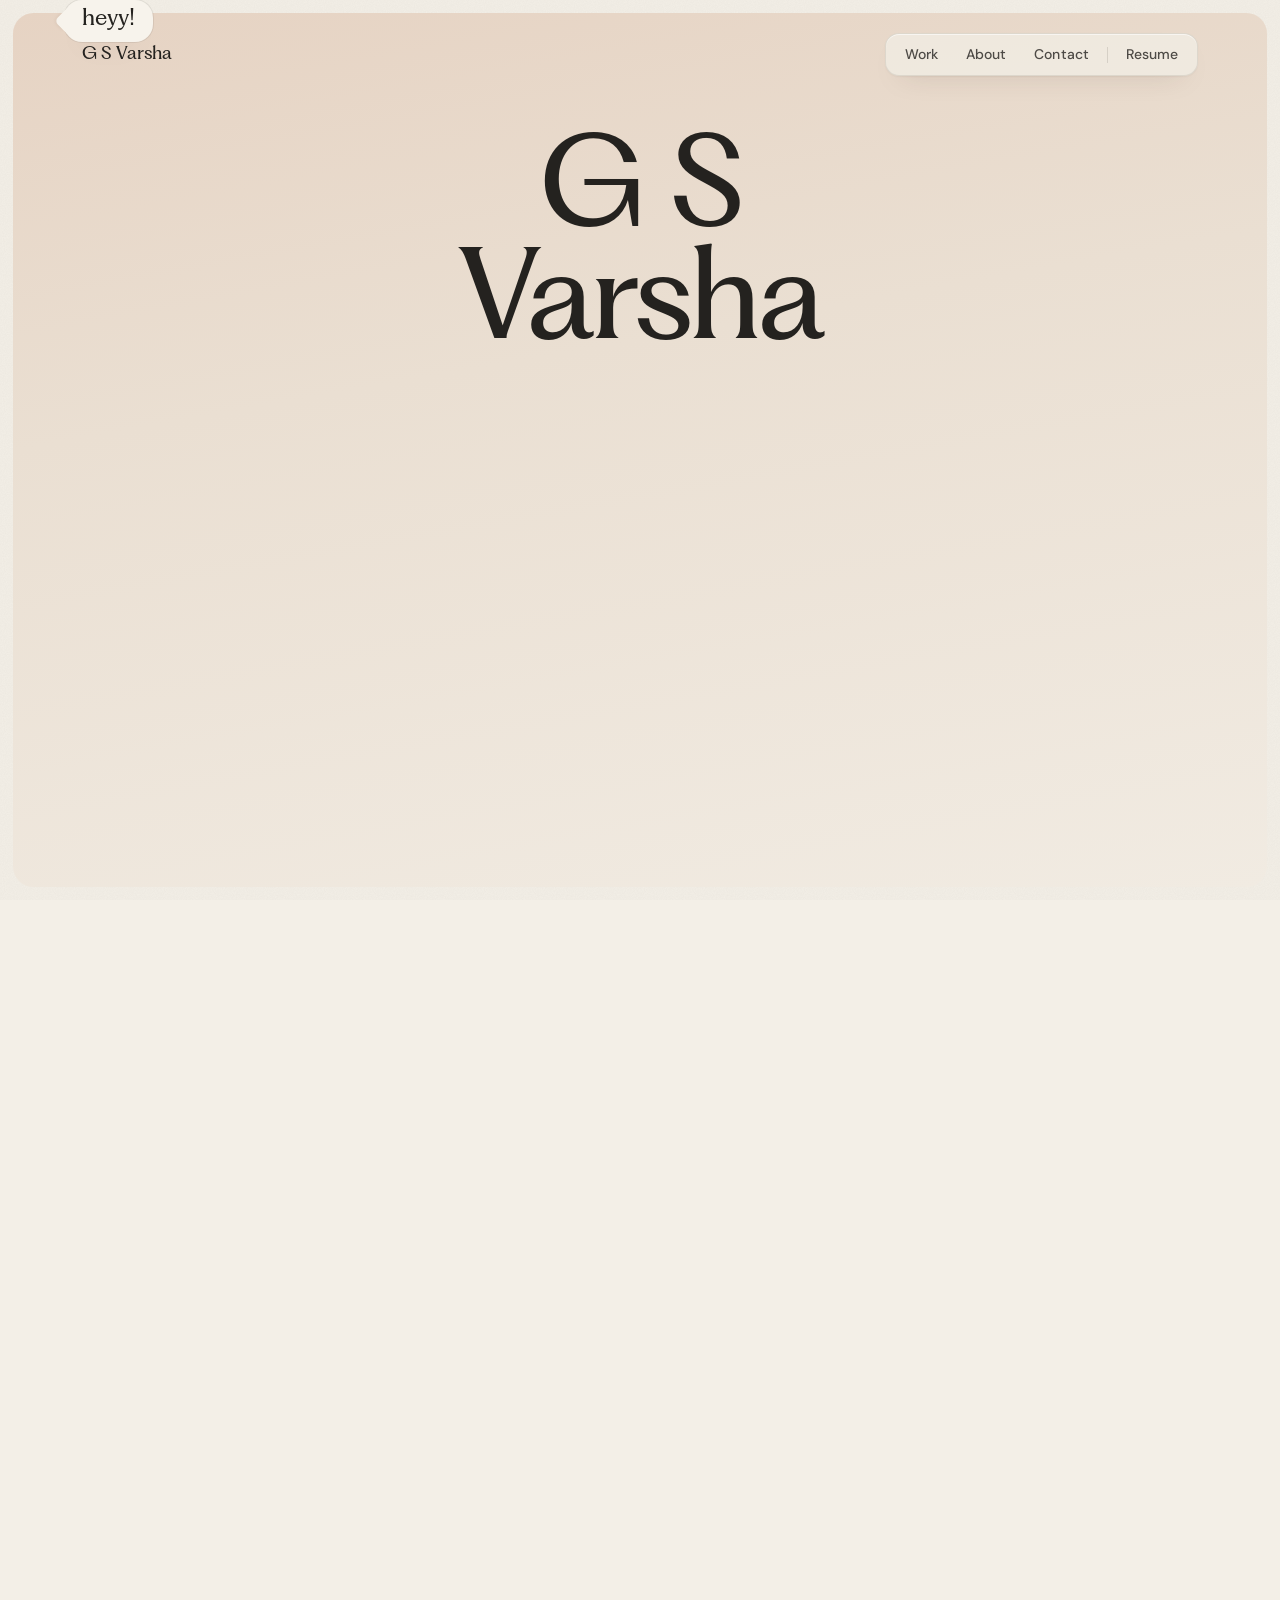
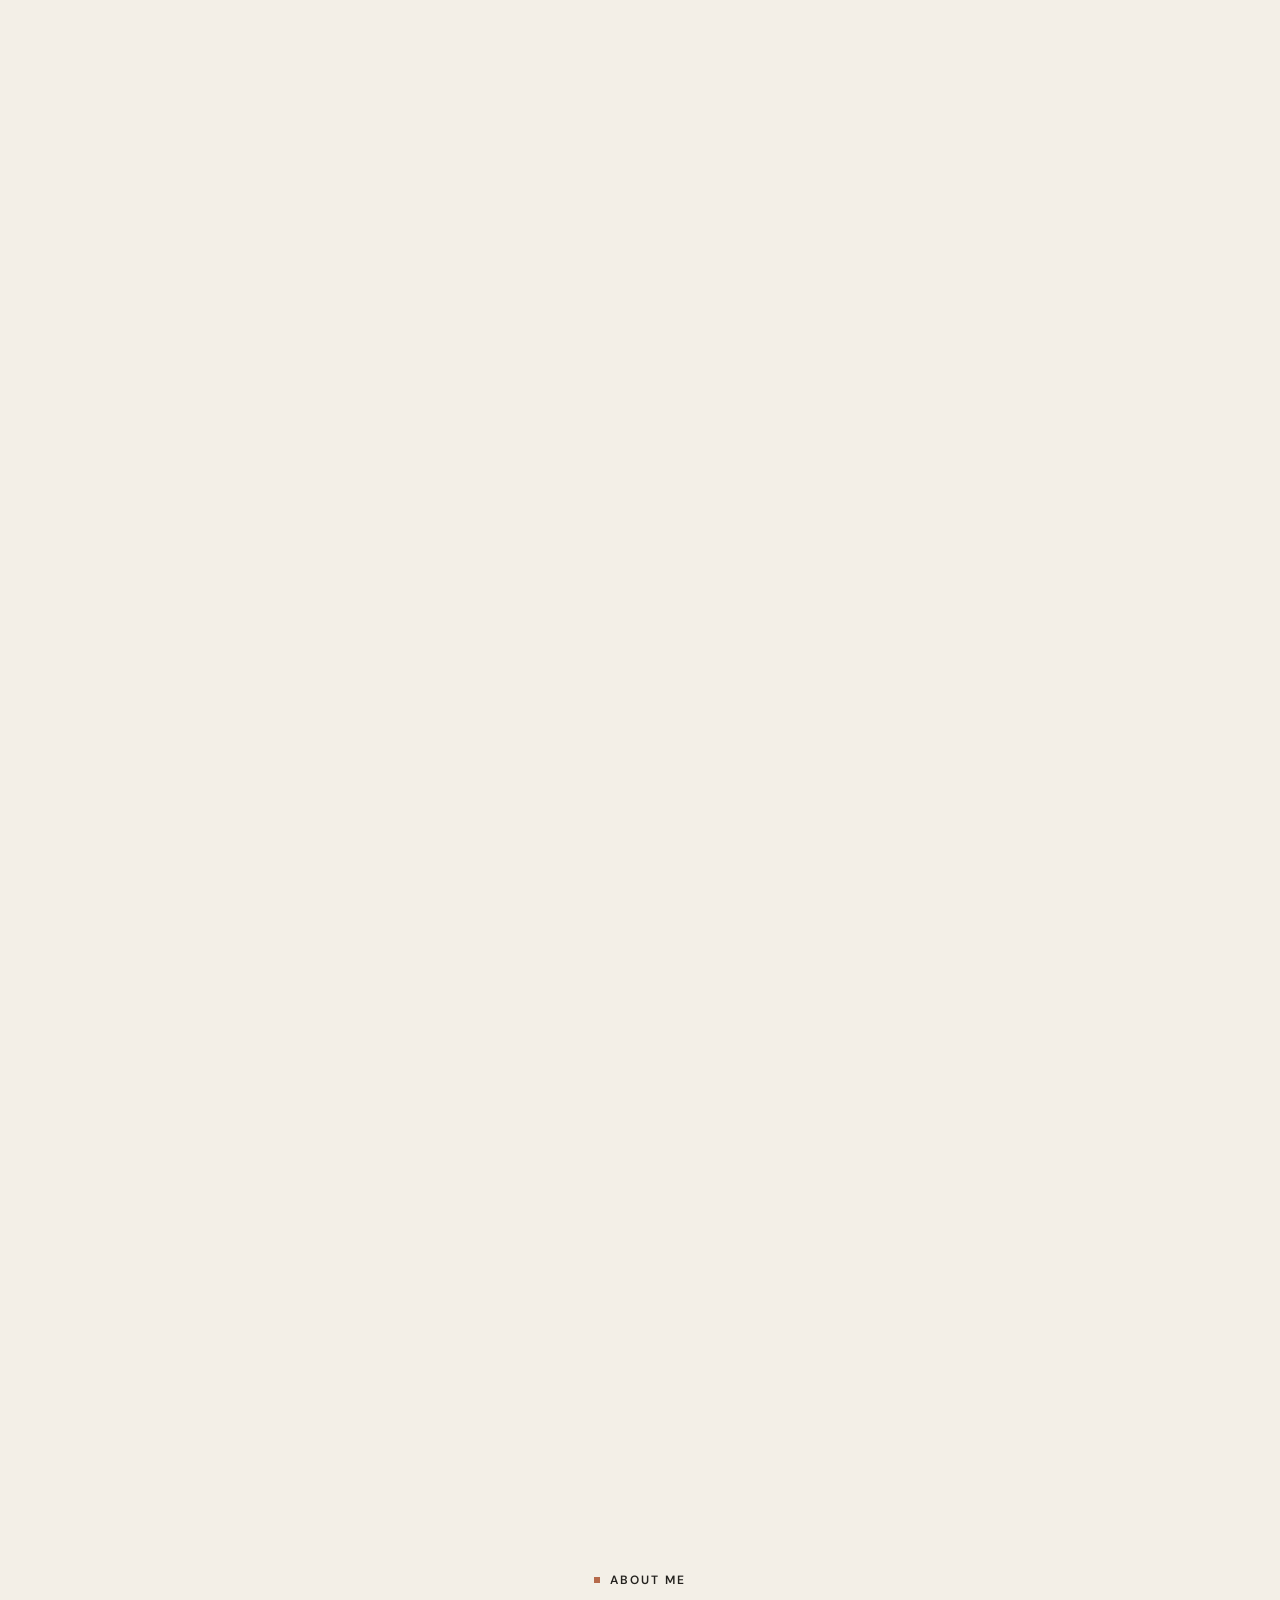
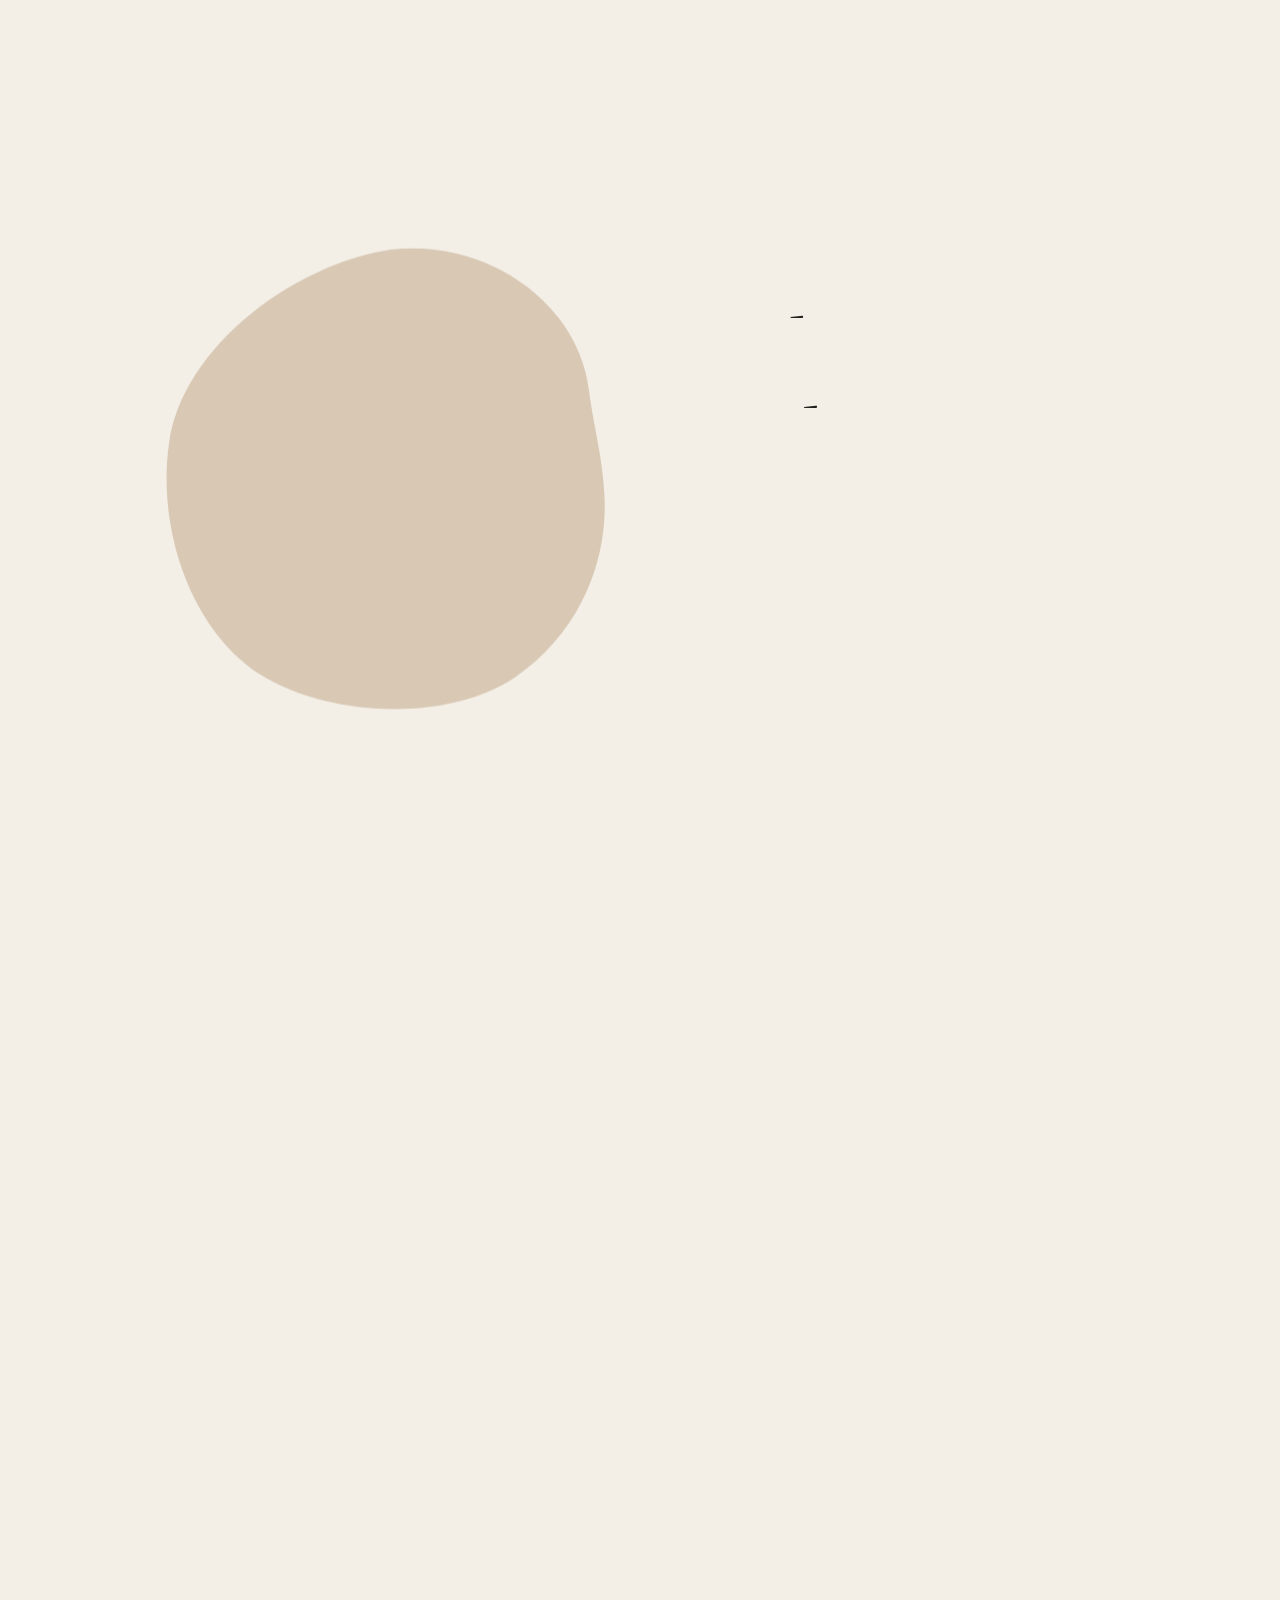
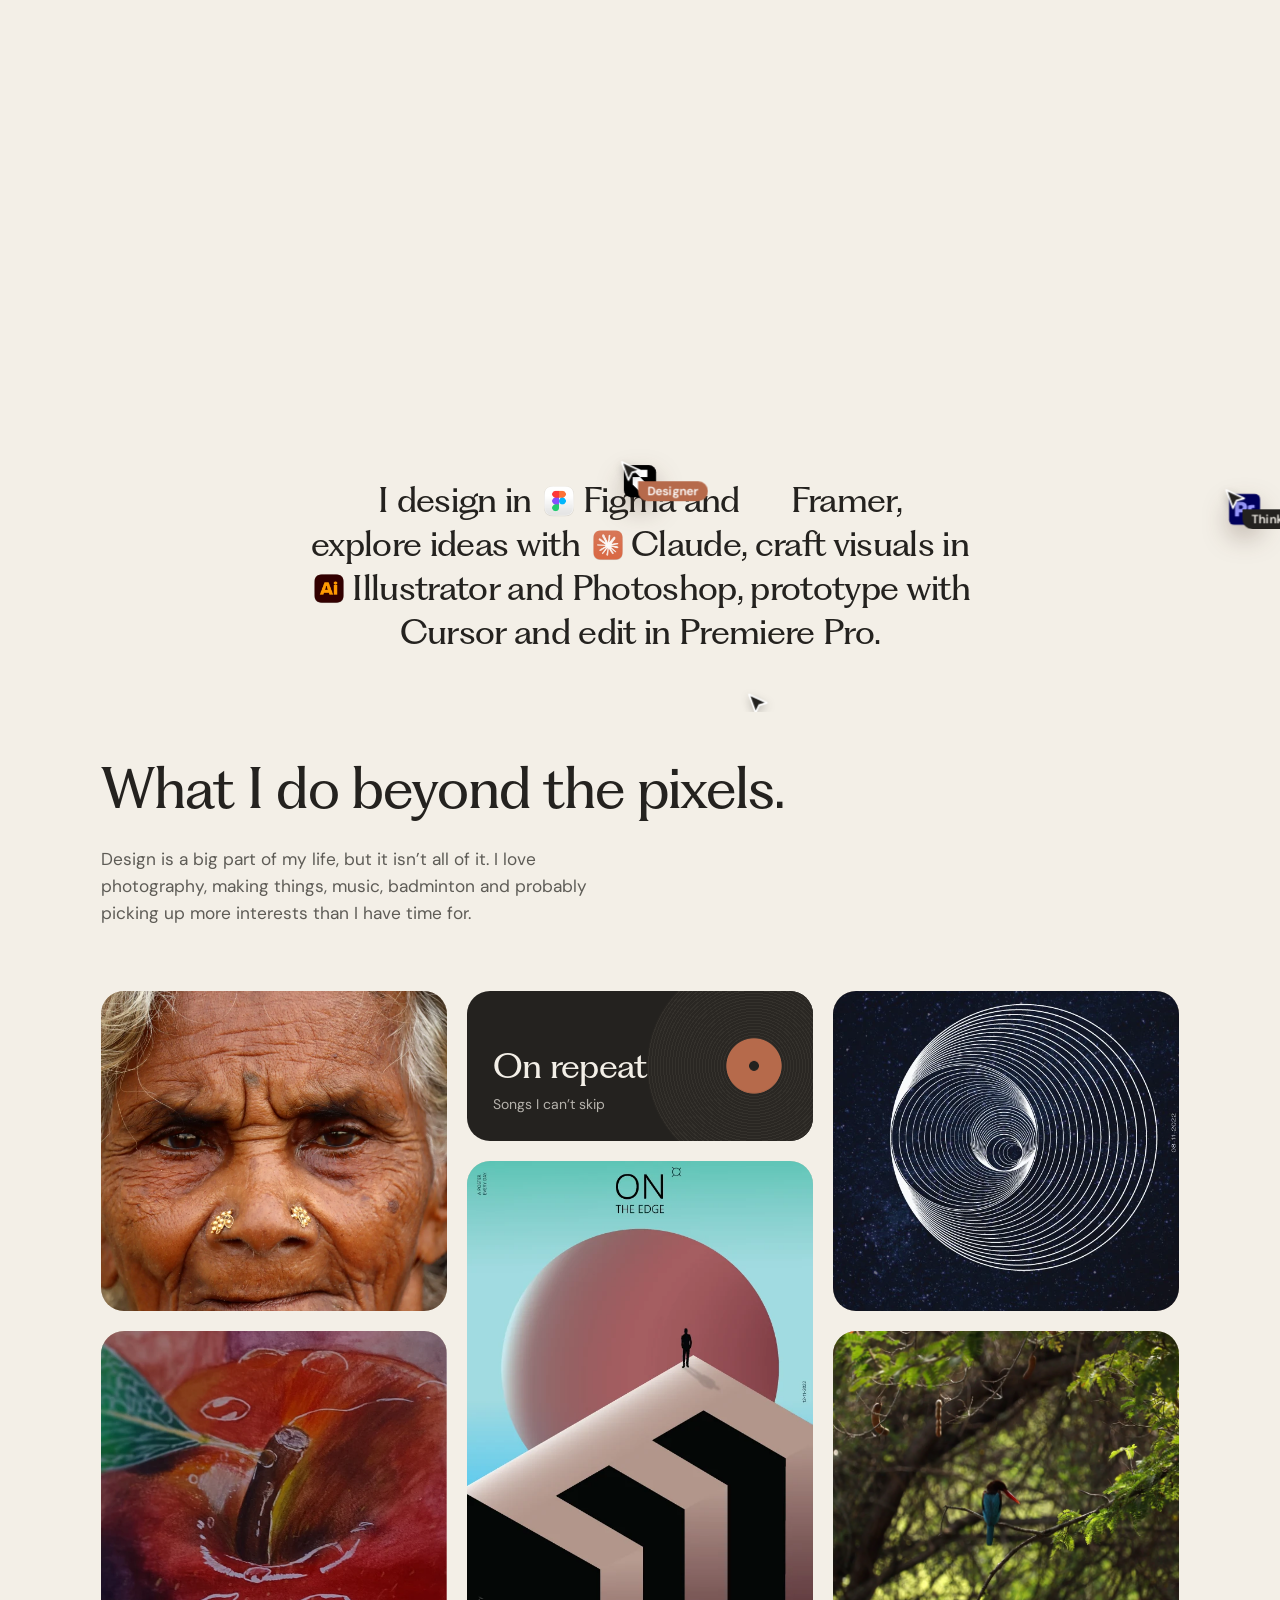
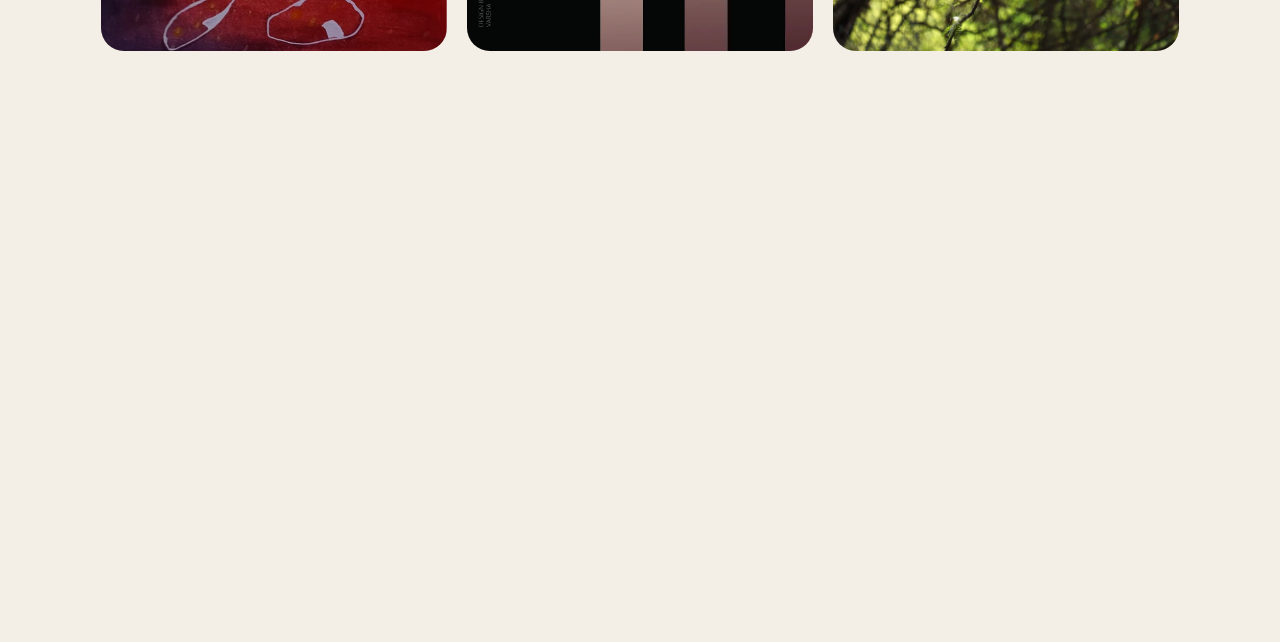
==== commit d629e65d: "changes in icons and added scroll text changed to phosphor icons and added a scroll text after the p" ====
--- a/index.html
+++ b/index.html
@@ -179,28 +179,28 @@
             <p class="card3__head" aria-hidden="true"><span class="card3__name">SpatialLite</span><span class="card3__kind">Product design · PropTech</span></p>
             <a class="card3__body card3--spatiallite" data-case="spatiallite" aria-label="SpatialLite: explore the case study">
               <span class="card3__shot"><img src="assets/projects/spatiallite-thumb.webp" alt="SpatialLite on a laptop and a phone: a community master plan with its phases marked, and a building's floor plan" width="1672" height="941" decoding="async"></span>
-              <span class="card3__cta">Explore case study <span aria-hidden="true">↗</span></span>
+              <span class="card3__cta">Explore case study <span aria-hidden="true"><svg class="i-ph" width="1em" height="1em" viewBox="0 0 256 256" fill="currentColor" aria-hidden="true" focusable="false"><path d="M198,64V168a6,6,0,0,1-12,0V78.48L68.24,196.24a6,6,0,0,1-8.48-8.48L177.52,70H88a6,6,0,0,1,0-12H192A6,6,0,0,1,198,64Z"/></svg></span></span>
             </a>
           </li>
           <li class="card3" data-card>
             <p class="card3__head" aria-hidden="true"><span class="card3__name">Spacture AI</span><span class="card3__kind">Website redesign · AI</span></p>
             <a class="card3__body card3--spacture" data-case="spacture" aria-label="Spacture AI: explore the case study">
               <span class="card3__shot"><img src="assets/projects/spacture-thumb.webp" alt="Redesigned Spacture AI homepage on a laptop: Know Sooner. Respond Faster., beside a camera lens" width="1536" height="1024" decoding="async" loading="lazy"></span>
-              <span class="card3__cta">Explore case study <span aria-hidden="true">↗</span></span>
+              <span class="card3__cta">Explore case study <span aria-hidden="true"><svg class="i-ph" width="1em" height="1em" viewBox="0 0 256 256" fill="currentColor" aria-hidden="true" focusable="false"><path d="M198,64V168a6,6,0,0,1-12,0V78.48L68.24,196.24a6,6,0,0,1-8.48-8.48L177.52,70H88a6,6,0,0,1,0-12H192A6,6,0,0,1,198,64Z"/></svg></span></span>
             </a>
           </li>
           <li class="card3" data-card>
             <p class="card3__head" aria-hidden="true"><span class="card3__name">Craft</span><span class="card3__kind">Website design &amp; implementation</span></p>
             <a class="card3__body card3--craft" data-case="craft" aria-label="Craft: explore the case study">
               <span class="card3__shot"><img src="assets/projects/craft-thumb.webp" alt="Craft homepage: Creative Studio for AEC Workflows, with a sketch-to-render comparison and a tower render" width="1672" height="941" decoding="async" loading="lazy"></span>
-              <span class="card3__cta">Explore case study <span aria-hidden="true">↗</span></span>
+              <span class="card3__cta">Explore case study <span aria-hidden="true"><svg class="i-ph" width="1em" height="1em" viewBox="0 0 256 256" fill="currentColor" aria-hidden="true" focusable="false"><path d="M198,64V168a6,6,0,0,1-12,0V78.48L68.24,196.24a6,6,0,0,1-8.48-8.48L177.52,70H88a6,6,0,0,1,0-12H192A6,6,0,0,1,198,64Z"/></svg></span></span>
             </a>
           </li>
           <li class="card3" data-card>
             <p class="card3__head" aria-hidden="true"><span class="card3__name">Flex Academy</span><span class="card3__kind">Website design</span></p>
             <a class="card3__body card3--flex" data-case="flex" aria-label="Flex Academy: explore the case study">
               <span class="card3__shot"><img src="assets/projects/flex-thumb.webp" alt="Flex Academy on a laptop and a phone: We teach you how to build The Machine, and Your next 10 units shouldn’t feel like your first" width="1536" height="1024" decoding="async" loading="lazy"></span>
-              <span class="card3__cta">Explore case study <span aria-hidden="true">↗</span></span>
+              <span class="card3__cta">Explore case study <span aria-hidden="true"><svg class="i-ph" width="1em" height="1em" viewBox="0 0 256 256" fill="currentColor" aria-hidden="true" focusable="false"><path d="M198,64V168a6,6,0,0,1-12,0V78.48L68.24,196.24a6,6,0,0,1-8.48-8.48L177.52,70H88a6,6,0,0,1,0-12H192A6,6,0,0,1,198,64Z"/></svg></span></span>
             </a>
           </li>
           <!-- Spatial Key: no case study, it stays private. Its picture sits
@@ -211,12 +211,15 @@
             <a class="card3__body card3--locked" href="#contact" data-locked aria-label="Spatial Key is a private project. Connect to have a look">
               <span class="card3__shot"><img src="assets/projects/spatial-key-thumb.webp" alt="" width="1672" height="941" decoding="async" loading="lazy"></span>
               <span class="card3__seal" aria-hidden="true">
-                <span class="card3__lock"><svg viewBox="0 0 12 14" focusable="false"><path class="card3__shackle" d="M3.2 6V4.2a2.8 2.8 0 0 1 5.6 0V6" fill="none" stroke="currentColor" stroke-width="1.3" stroke-linecap="round"/><rect x="1.5" y="6" width="9" height="7" rx="1.6" fill="currentColor"/></svg></span>
+                <span class="card3__lock"><svg viewBox="0 0 256 256" fill="currentColor" focusable="false"><path class="card3__shackle" d="M80,80V56a48,48,0,0,1,96,0V80H160V56a32,32,0,0,0-64,0V80Z"/><path d="M48,80H208a16,16,0,0,1,16,16V208a16,16,0,0,1-16,16H48a16,16,0,0,1-16-16V96A16,16,0,0,1,48,80Z"/></svg></span>
                 <span class="card3__ask">Connect to have a look?</span>
               </span>
             </a>
           </li>
         </ol>
+        <!-- once the last project is in focus (data-end, js/projects.js):
+             a quiet hint that the page goes on below -->
+        <p class="work__hint" aria-hidden="true">Scroll down<svg class="work__hint-arrow" width="14" height="14" viewBox="0 0 256 256" fill="currentColor" aria-hidden="true" focusable="false"><path d="M204.24,148.24l-72,72a6,6,0,0,1-8.48,0l-72-72a6,6,0,0,1,8.48-8.48L122,201.51V40a6,6,0,0,1,12,0V201.51l61.76-61.75a6,6,0,0,1,8.48,8.48Z"/></svg></p>
       </div>
     </section>
 
@@ -302,33 +305,27 @@
           <button class="tile tile--a" type="button" aria-haspopup="dialog" aria-controls="gallery" data-gallery-open="photography" data-gallery-at="0" style="--i: 0">
             <span class="tile__media" data-thumb="0"></span>
             <span class="tile__tag">Photography</span>
-            <span class="tile__go" aria-hidden="true">↗</span>
           </button>
           <button class="tile tile--b tile--music" type="button" aria-haspopup="dialog" aria-controls="songs" data-open-songs style="--i: 1">
             <span class="tile__disc" aria-hidden="true"></span>
             <span class="tile__big">On repeat</span>
             <span class="tile__small">Songs I can’t skip</span>
-            <span class="tile__go" aria-hidden="true">↗</span>
           </button>
           <button class="tile tile--c" type="button" aria-haspopup="dialog" aria-controls="gallery" data-gallery-open="artwork" data-gallery-at="0" style="--i: 2">
             <span class="tile__media" data-thumb="0"></span>
             <span class="tile__tag">Graphic design</span>
-            <span class="tile__go" aria-hidden="true">↗</span>
           </button>
           <button class="tile tile--d" type="button" aria-haspopup="dialog" aria-controls="gallery" data-gallery-open="artwork" data-gallery-at="1" style="--i: 3">
             <span class="tile__media" data-thumb="1"></span>
             <span class="tile__tag">Graphic design</span>
-            <span class="tile__go" aria-hidden="true">↗</span>
           </button>
           <button class="tile tile--e" type="button" aria-haspopup="dialog" aria-controls="gallery" data-gallery-open="drawings" data-gallery-at="0" style="--i: 4">
             <span class="tile__media" data-thumb="0"></span>
             <span class="tile__tag">Art &amp; illustration</span>
-            <span class="tile__go" aria-hidden="true">↗</span>
           </button>
           <button class="tile tile--f" type="button" aria-haspopup="dialog" aria-controls="gallery" data-gallery-open="photography" data-gallery-at="1" style="--i: 5">
             <span class="tile__media" data-thumb="1"></span>
             <span class="tile__tag">Photography</span>
-            <span class="tile__go" aria-hidden="true">↗</span>
           </button>
         </div>
       </div>
@@ -371,24 +368,24 @@
               <li><button class="track__btn" type="button" data-song="1544268343" data-preview="https://audio-ssl.itunes.apple.com/itunes-assets/AudioPreview221/v4/fc/ef/7b/fcef7b7a-cf8f-df89-14af-6de042067641/mzaf_2860575469514027484.plus.aac.p.m4a" data-cover="https://is1-ssl.mzstatic.com/image/thumb/Music124/v4/bd/dd/54/bddd543b-4e0f-007b-1398-5fef90b963c3/20UM1IM14847.rgb.jpg/600x600bb.jpg"><span class="track__song">‘tis the damn season</span> <span class="track__artist">Taylor Swift</span></button></li>
             </ol>
             <div class="deck__controls">
-              <button class="deck__btn" type="button" aria-label="Previous song" data-prev><svg viewBox="0 0 24 24" aria-hidden="true" focusable="false"><path d="M6 5h2.2v14H6zM19 5.6v12.8a.6.6 0 0 1-.92.5L9 12.5a.6.6 0 0 1 0-1L18.08 5.1a.6.6 0 0 1 .92.5Z"/></svg></button>
-              <button class="deck__btn deck__btn--play" type="button" aria-label="Play" data-toggle><svg class="i-play" viewBox="0 0 24 24" aria-hidden="true" focusable="false"><path d="M8 5.2v13.6a.7.7 0 0 0 1.06.6l10.6-6.8a.7.7 0 0 0 0-1.2L9.06 4.6A.7.7 0 0 0 8 5.2Z"/></svg><svg class="i-pause" viewBox="0 0 24 24" aria-hidden="true" focusable="false"><rect x="6.5" y="5" width="3.6" height="14" rx="1.2"/><rect x="13.9" y="5" width="3.6" height="14" rx="1.2"/></svg></button>
-              <button class="deck__btn" type="button" aria-label="Next song" data-next><svg viewBox="0 0 24 24" aria-hidden="true" focusable="false"><path d="M18 5h-2.2v14H18zM5 5.6v12.8a.6.6 0 0 0 .92.5L15 12.5a.6.6 0 0 0 0-1L5.92 5.1a.6.6 0 0 0-.92.5Z"/></svg></button>
+              <button class="deck__btn" type="button" aria-label="Previous song" data-prev><svg viewBox="0 0 256 256" fill="currentColor" aria-hidden="true" focusable="false"><path d="M208,47.88V208.12a16,16,0,0,1-24.43,13.43L64,146.77V216a8,8,0,0,1-16,0V40a8,8,0,0,1,16,0v69.23L183.57,34.45A15.95,15.95,0,0,1,208,47.88Z"/></svg></button>
+              <button class="deck__btn deck__btn--play" type="button" aria-label="Play" data-toggle><svg class="i-play" viewBox="0 0 256 256" fill="currentColor" aria-hidden="true" focusable="false"><path d="M240,128a15.74,15.74,0,0,1-7.6,13.51L88.32,229.65a16,16,0,0,1-16.2.3A15.86,15.86,0,0,1,64,216.13V39.87a15.86,15.86,0,0,1,8.12-13.82,16,16,0,0,1,16.2.3L232.4,114.49A15.74,15.74,0,0,1,240,128Z"/></svg><svg class="i-pause" viewBox="0 0 256 256" fill="currentColor" aria-hidden="true" focusable="false"><path d="M216,48V208a16,16,0,0,1-16,16H160a16,16,0,0,1-16-16V48a16,16,0,0,1,16-16h40A16,16,0,0,1,216,48ZM96,32H56A16,16,0,0,0,40,48V208a16,16,0,0,0,16,16H96a16,16,0,0,0,16-16V48A16,16,0,0,0,96,32Z"/></svg></button>
+              <button class="deck__btn" type="button" aria-label="Next song" data-next><svg viewBox="0 0 256 256" fill="currentColor" aria-hidden="true" focusable="false"><path d="M208,40V216a8,8,0,0,1-16,0V146.77L72.43,221.55A15.95,15.95,0,0,1,48,208.12V47.88A15.95,15.95,0,0,1,72.43,34.45L192,109.23V40a8,8,0,0,1,16,0Z"/></svg></button>
             </div>
           </div>
         </div>
         <audio preload="none" data-audio></audio>
-        <a class="repeat__link" href="" target="_blank" rel="noopener" hidden>Open the playlist <span aria-hidden="true">↗</span></a>
-        <button class="songs__close" type="button" aria-label="Close" data-songs-close><svg class="icon" viewBox="0 0 16 16" aria-hidden="true" focusable="false"><path d="m4 4 8 8M12 4l-8 8" fill="none" stroke="currentColor" stroke-width="1.6" stroke-linecap="round"/></svg></button>
+        <a class="repeat__link" href="" target="_blank" rel="noopener" hidden>Open the playlist <span aria-hidden="true"><svg class="i-ph" width="1em" height="1em" viewBox="0 0 256 256" fill="currentColor" aria-hidden="true" focusable="false"><path d="M198,64V168a6,6,0,0,1-12,0V78.48L68.24,196.24a6,6,0,0,1-8.48-8.48L177.52,70H88a6,6,0,0,1,0-12H192A6,6,0,0,1,198,64Z"/></svg></span></a>
+        <button class="songs__close" type="button" aria-label="Close" data-songs-close><svg class="icon" viewBox="0 0 256 256" fill="currentColor" aria-hidden="true" focusable="false"><path d="M204.24,195.76a6,6,0,1,1-8.48,8.48L128,136.49,60.24,204.24a6,6,0,0,1-8.48-8.48L119.51,128,51.76,60.24a6,6,0,0,1,8.48-8.48L128,119.51l67.76-67.75a6,6,0,0,1,8.48,8.48L136.49,128Z"/></svg></button>
       </dialog>
 
       <!-- the gallery: one picture at a time, full size, ← → and close -->
       <div class="gallery" id="gallery" role="dialog" aria-modal="true" aria-label="Gallery" hidden data-gallery>
         <div class="gallery__media" data-g-media></div>
         <p class="visually-hidden" aria-live="polite" data-g-count></p>
-        <button class="gallery__arrow gallery__arrow--prev" type="button" aria-label="Previous" data-g-prev><svg class="icon" viewBox="0 0 16 16" aria-hidden="true" focusable="false"><path d="M10 3 5 8l5 5" fill="none" stroke="currentColor" stroke-width="1.6" stroke-linecap="round" stroke-linejoin="round"/></svg></button>
-        <button class="gallery__arrow gallery__arrow--next" type="button" aria-label="Next" data-g-next><svg class="icon" viewBox="0 0 16 16" aria-hidden="true" focusable="false"><path d="m6 3 5 5-5 5" fill="none" stroke="currentColor" stroke-width="1.6" stroke-linecap="round" stroke-linejoin="round"/></svg></button>
-        <button class="gallery__close" type="button" aria-label="Close" data-g-close><svg class="icon" viewBox="0 0 16 16" aria-hidden="true" focusable="false"><path d="m4 4 8 8M12 4l-8 8" fill="none" stroke="currentColor" stroke-width="1.6" stroke-linecap="round"/></svg></button>
+        <button class="gallery__arrow gallery__arrow--prev" type="button" aria-label="Previous" data-g-prev><svg class="icon" viewBox="0 0 256 256" fill="currentColor" aria-hidden="true" focusable="false"><path d="M164.24,203.76a6,6,0,1,1-8.48,8.48l-80-80a6,6,0,0,1,0-8.48l80-80a6,6,0,0,1,8.48,8.48L88.49,128Z"/></svg></button>
+        <button class="gallery__arrow gallery__arrow--next" type="button" aria-label="Next" data-g-next><svg class="icon" viewBox="0 0 256 256" fill="currentColor" aria-hidden="true" focusable="false"><path d="M180.24,132.24l-80,80a6,6,0,0,1-8.48-8.48L167.51,128,91.76,52.24a6,6,0,0,1,8.48-8.48l80,80A6,6,0,0,1,180.24,132.24Z"/></svg></button>
+        <button class="gallery__close" type="button" aria-label="Close" data-g-close><svg class="icon" viewBox="0 0 256 256" fill="currentColor" aria-hidden="true" focusable="false"><path d="M204.24,195.76a6,6,0,1,1-8.48,8.48L128,136.49,60.24,204.24a6,6,0,0,1-8.48-8.48L119.51,128,51.76,60.24a6,6,0,0,1,8.48-8.48L128,119.51l67.76-67.75a6,6,0,0,1,8.48,8.48L136.49,128Z"/></svg></button>
       </div>
 
       <!-- the photographs, one <li> each (WebP, long edge 2000px). The first
@@ -469,7 +466,7 @@
               <span class="fchip__b" aria-hidden="true" data-email-text></span>
             </a>
             <a class="fchip" data-link="resume" aria-label="Resume">
-              <svg viewBox="0 0 24 24" width="20" height="20" aria-hidden="true" focusable="false"><path fill="none" stroke="currentColor" stroke-width="1.6" stroke-linejoin="round" d="M6 3h8l4 4v14H6z"/><path fill="none" stroke="currentColor" stroke-width="1.6" stroke-linecap="round" d="M14 3v4h4M9 12h6M9 15.5h6"/></svg>
+              <svg viewBox="0 0 256 256" fill="currentColor" aria-hidden="true" focusable="false" width="20" height="20"><path d="M212.24,83.76l-56-56A6,6,0,0,0,152,26H56A14,14,0,0,0,42,40V216a14,14,0,0,0,14,14H200a14,14,0,0,0,14-14V88A6,6,0,0,0,212.24,83.76ZM158,46.48,193.52,82H158ZM200,218H56a2,2,0,0,1-2-2V40a2,2,0,0,1,2-2h90V88a6,6,0,0,0,6,6h50V216A2,2,0,0,1,200,218Zm-34-82a6,6,0,0,1-6,6H96a6,6,0,0,1,0-12h64A6,6,0,0,1,166,136Zm0,32a6,6,0,0,1-6,6H96a6,6,0,0,1,0-12h64A6,6,0,0,1,166,168Z"/></svg>
             </a>
           </div>
         </div>
@@ -501,7 +498,7 @@
       <div class="rally__card">
         <header class="rally__head">
           <h2 class="rally__title" id="rally-title">One quick rally?</h2>
-          <button class="rally__close" type="button" aria-label="Close the game" data-close>Close <span aria-hidden="true">×</span></button>
+          <button class="rally__close" type="button" aria-label="Close the game" data-close>Close <span aria-hidden="true"><svg class="i-ph" width="1em" height="1em" viewBox="0 0 256 256" fill="currentColor" aria-hidden="true" focusable="false"><path d="M204.24,195.76a6,6,0,1,1-8.48,8.48L128,136.49,60.24,204.24a6,6,0,0,1-8.48-8.48L119.51,128,51.76,60.24a6,6,0,0,1,8.48-8.48L128,119.51l67.76-67.75a6,6,0,0,1,8.48,8.48L136.49,128Z"/></svg></span></button>
         </header>
 
         <div class="rally__game" tabindex="-1" aria-describedby="rally-help" data-game>
@@ -539,13 +536,13 @@
     <!-- Spatial Key's locked card opens this (js/projects.js): it stays private,
          so the visitor stays on the projects and gets two ways to ask. -->
     <dialog class="keycard" aria-labelledby="keycard-title" data-keycard tabindex="-1">
-      <button class="keycard__close" type="button" aria-label="Close" data-keycard-close><svg class="icon" viewBox="0 0 16 16" aria-hidden="true" focusable="false"><path d="m4 4 8 8M12 4l-8 8" fill="none" stroke="currentColor" stroke-width="1.6" stroke-linecap="round"/></svg></button>
-      <span class="keycard__lock" aria-hidden="true"><svg viewBox="0 0 12 14" focusable="false"><path class="keycard__shackle" d="M3.2 6V4.2a2.8 2.8 0 0 1 5.6 0V6" fill="none" stroke="currentColor" stroke-width="1.3" stroke-linecap="round"/><rect x="1.5" y="6" width="9" height="7" rx="1.6" fill="currentColor"/></svg></span>
+      <button class="keycard__close" type="button" aria-label="Close" data-keycard-close><svg class="icon" viewBox="0 0 256 256" fill="currentColor" aria-hidden="true" focusable="false"><path d="M204.24,195.76a6,6,0,1,1-8.48,8.48L128,136.49,60.24,204.24a6,6,0,0,1-8.48-8.48L119.51,128,51.76,60.24a6,6,0,0,1,8.48-8.48L128,119.51l67.76-67.75a6,6,0,0,1,8.48,8.48L136.49,128Z"/></svg></button>
+      <span class="keycard__lock" aria-hidden="true"><svg viewBox="0 0 256 256" fill="currentColor" focusable="false"><path class="keycard__shackle" d="M80,80V56a48,48,0,0,1,96,0V80H160V56a32,32,0,0,0-64,0V80Z"/><path d="M48,80H208a16,16,0,0,1,16,16V208a16,16,0,0,1-16,16H48a16,16,0,0,1-16-16V96A16,16,0,0,1,48,80Z"/></svg></span>
       <h2 class="keycard__title" id="keycard-title">Spatial Key is private.</h2>
       <p class="keycard__line">But I'm happy to walk you through it.</p>
       <div class="keycard__actions">
         <a class="keycard__btn keycard__btn--main" data-link="email" data-subject="Spatial Key: can I have a look?">Email me</a>
-        <a class="keycard__btn" data-link="linkedin">LinkedIn <span aria-hidden="true">↗</span></a>
+        <a class="keycard__btn" data-link="linkedin">LinkedIn <span aria-hidden="true"><svg class="i-ph" width="1em" height="1em" viewBox="0 0 256 256" fill="currentColor" aria-hidden="true" focusable="false"><path d="M198,64V168a6,6,0,0,1-12,0V78.48L68.24,196.24a6,6,0,0,1-8.48-8.48L177.52,70H88a6,6,0,0,1,0-12H192A6,6,0,0,1,198,64Z"/></svg></span></a>
       </div>
       <p class="keycard__address" data-email-plain></p>
     </dialog>
--- a/css/base.css
+++ b/css/base.css
@@ -423,4 +423,6 @@
 /* the arrows and crosses in round buttons: drawn, not typed, so every one
    is the same size whatever the font (gallery, music, cards) */
 .icon { display: block; width: 18px; height: 18px; }
-
+/* icons beside words (Phosphor Light, inline SVG): one glyph's size */
+.i-ph { display: inline-block; flex: none; width: 1em; height: 1em; vertical-align: -0.14em; }
+
--- a/css/hero.css
+++ b/css/hero.css
@@ -237,6 +237,11 @@
     --roles-size: min(var(--t-h1), 7.6vw);
     --roles-y: 15%;
   }
+  /* when the browser's address bar slides away the screen grows taller than
+     100svh: the frame reaches down into that room (hidden under the bar
+     until then), so no strip of page shows under the hero */
+  .motion .hero__pin { overflow: visible; }
+  .motion .hero__frame { bottom: calc(var(--inset) - (100lvh - 100svh)); }
   .motion .intro {
     width: min(21rem, calc(100vw - 2 * var(--inset) - 40px));
     padding: 12px 16px 13px;
--- a/css/projects.css
+++ b/css/projects.css
@@ -194,7 +194,7 @@
   white-space: nowrap;
 }
 .card3--locked:hover .card3__shackle,
-.card3--locked:focus-visible .card3__shackle { translate: 0 -1.6px; }
+.card3--locked:focus-visible .card3__shackle { translate: 0 -34px; }
 
 /* ---------- the notes and the project index ---------- */
 
@@ -553,6 +553,9 @@
   .work-row .work__cards .card3 { flex-basis: 82vw; }
 
   .work-row .work__dots { display: flex; justify-content: center; gap: 6px; margin-top: 6px; }
+  /* no drop shadow: the row scrolls sideways, which clips it to a hard
+     grey edge under the cards */
+  .work-row .card3__body { box-shadow: 0 0 0 1px rgba(36, 34, 31, 0.07); }
   /* with the hero's handover: one full screen of paper, the gallery in its
      middle, so nothing of the laptop shows through under the row */
   .motion.work-row:not(.work-rowdrive) .work__stage {
@@ -660,7 +663,7 @@
 /* the lock opens as the card does */
 .keycard__shackle { transform-box: fill-box; transform-origin: 100% 100%; }
 .keycard[open] .keycard__shackle { animation: keycard-unlock 0.6s var(--ease-out) 0.25s both; }
-@keyframes keycard-unlock { to { transform: translateY(-1.8px) rotate(24deg); } }
+@keyframes keycard-unlock { to { transform: translateY(-38px) rotate(24deg); } }
 .keycard__title {
   font-family: var(--display);
   font-weight: 400;
@@ -690,5 +693,47 @@
 .keycard a:focus-visible, .keycard button:focus-visible { outline: 2px solid var(--terra); outline-offset: 2px; }
 @media (prefers-reduced-motion: reduce) {
   .keycard[open], .keycard[open]::backdrop { animation: none; }
-  .keycard[open] .keycard__shackle { animation: none; transform: translateY(-1.8px) rotate(24deg); }
-}
+  .keycard[open] .keycard__shackle { animation: none; transform: translateY(-38px) rotate(24deg); }
+}
+
+/* ---------- "Scroll down": the page goes on below ----------
+   Shown once the last project is in focus (data-end, js/projects.js). The
+   words stay still; only the thin arrow drifts down and back. On roomy
+   screens it sits at the foot of the stage; in the row (tablets, phones)
+   it follows the dots. */
+.work__hint {
+  display: flex;
+  flex-direction: column;
+  align-items: center;
+  gap: 8px;
+  margin: 22px auto 0;
+  font-size: var(--t-small);
+  line-height: 1;
+  color: #24221F;
+  text-align: center;
+  pointer-events: none;
+  opacity: 0;
+  visibility: hidden;
+  transition: opacity 0.4s ease, visibility 0s linear 0.4s;
+}
+.work[data-end] .work__hint {
+  opacity: 1;
+  visibility: visible;
+  transition: opacity 0.5s ease 0.15s, visibility 0s;
+}
+.work__hint-arrow { display: block; width: 14px; height: 14px; }
+.work[data-end] .work__hint-arrow { animation: work-hint 1.5s ease-in-out infinite; }
+@keyframes work-hint {
+  0%, 100% { transform: translateY(0); }
+  50% { transform: translateY(6px); }
+}
+.work-live .work__hint {
+  position: absolute;
+  left: 0;
+  right: 0;
+  bottom: clamp(24px, 4.5svh, 44px);
+  margin: 0;
+}
+@media (prefers-reduced-motion: reduce) {
+  .work[data-end] .work__hint-arrow { animation: none; }
+}
--- a/css/about.css
+++ b/css/about.css
@@ -436,25 +436,6 @@
   .tile__media::after { opacity: 1; }
 }
 /* and that it opens, top right, on hover */
-.tile__go {
-  position: absolute;
-  z-index: 2;
-  top: clamp(12px, 1.4vw, 18px);
-  right: clamp(12px, 1.4vw, 18px);
-  display: grid;
-  place-items: center;
-  width: 36px;
-  height: 36px;
-  border-radius: 50%;
-  background: rgba(251, 249, 245, 0.92);
-  font-size: 16px;
-  color: var(--ink);
-  opacity: 0;
-  translate: -4px 4px;
-  transition: opacity 0.3s ease, translate 0.4s var(--ease-out);
-}
-.tile:hover .tile__go,
-.tile:focus-visible .tile__go { opacity: 1; translate: 0 0; }
 /* rising in once, each as it comes into view (js/about.js adds .is-in) */
 .beyond.is-live .tile { opacity: 0; transform: translateY(24px); }
 .beyond.is-live .tile.is-in {
@@ -868,7 +849,6 @@
   .bento > .tile--f { grid-area: 4 / 2 / 5 / 3; }
   /* smaller tags and arrow on the small tiles */
   .bento .tile__tag { left: 12px; bottom: 10px; }
-  .bento .tile__go { display: none; }
 }
 @media (max-width: 760px) {
   .gallery__media img { --k: 94vmin; width: min(var(--k) * var(--sq, 1), calc(100vw - 24px), calc(100svh - 190px) * var(--ar, 1)); }
@@ -880,7 +860,7 @@
 /* ---------- reduced motion: nothing slides, tilts or shivers ---------- */
 @media (prefers-reduced-motion: reduce) {
   .beat__line .w > span,
-  .tile__media, .tile__disc, .tile__go, .tile__tag, .tile__media::after { transition: none; }
+  .tile__media, .tile__disc, .tile__tag, .tile__media::after { transition: none; }
   .gallery:not([hidden]) { animation: none; }
   .gallery__media > .is-in,
   .songs[open], .songs .track__eq i { animation: none !important; }
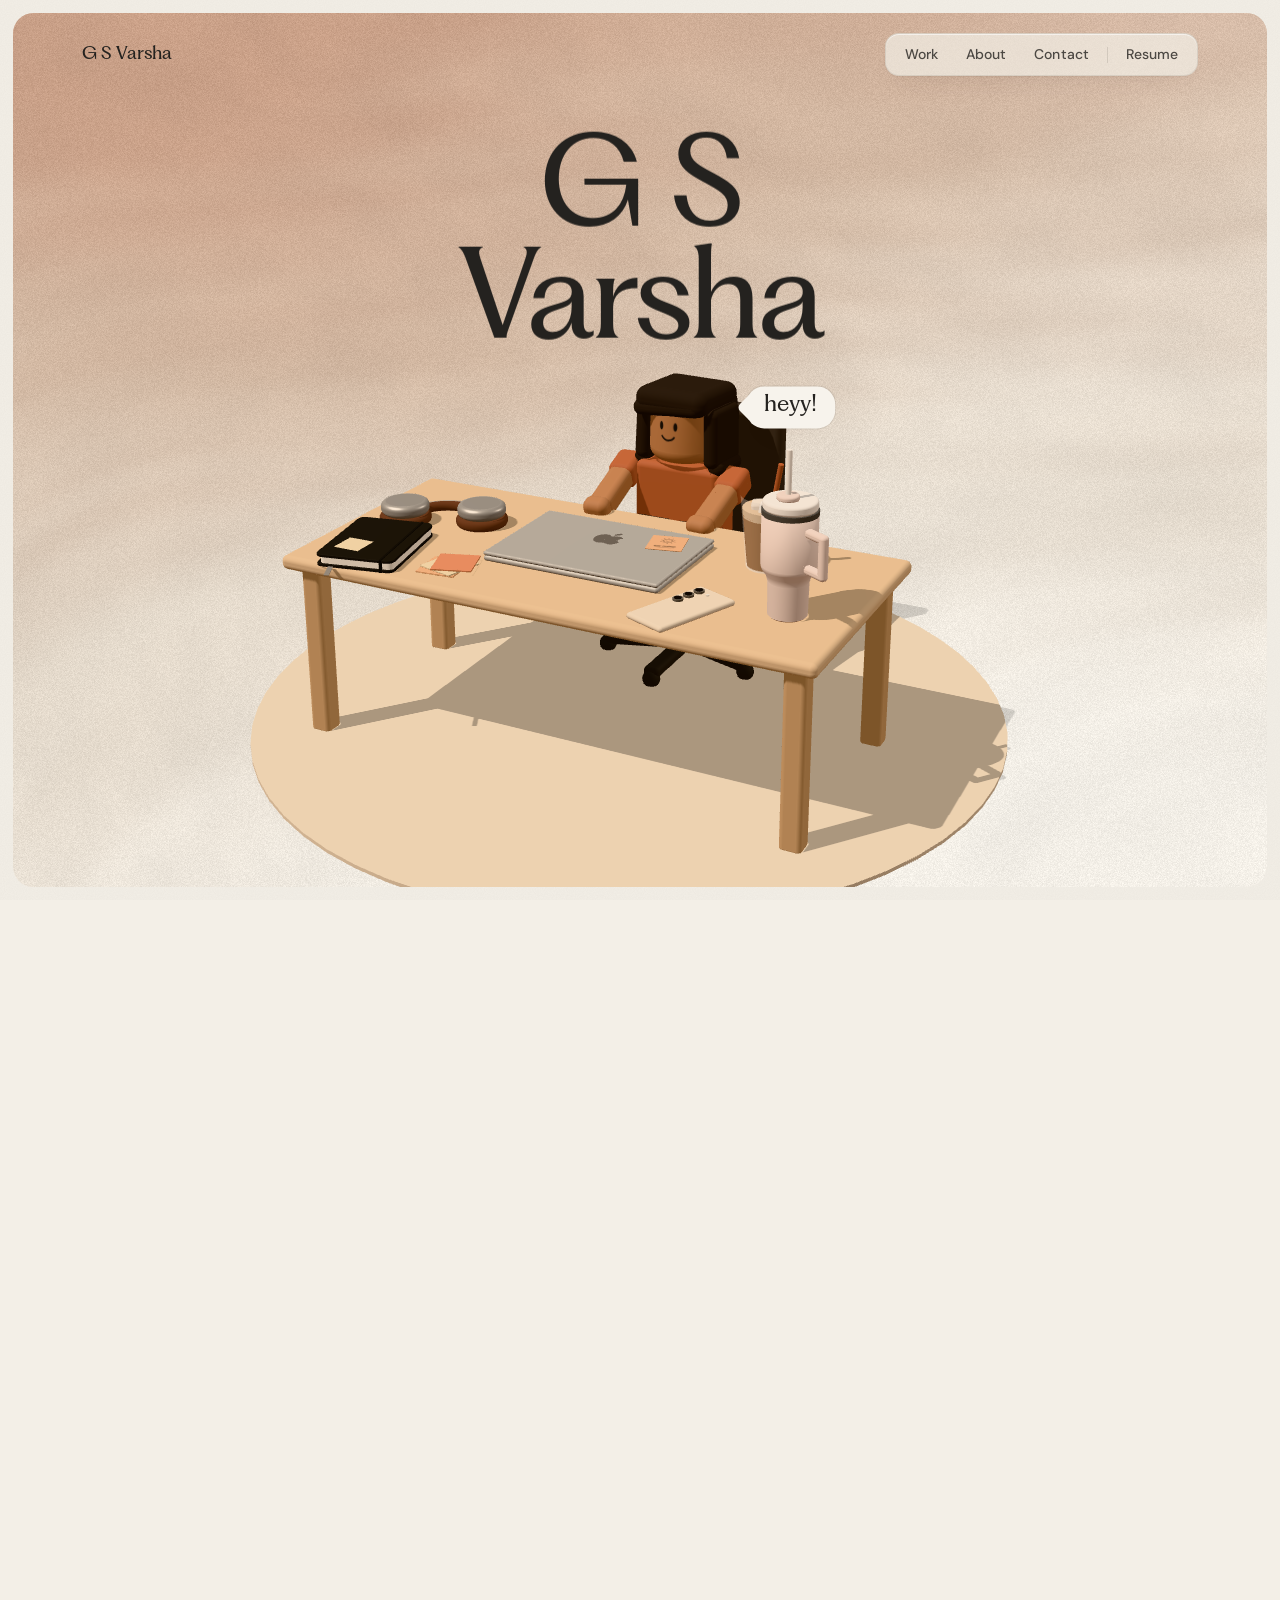
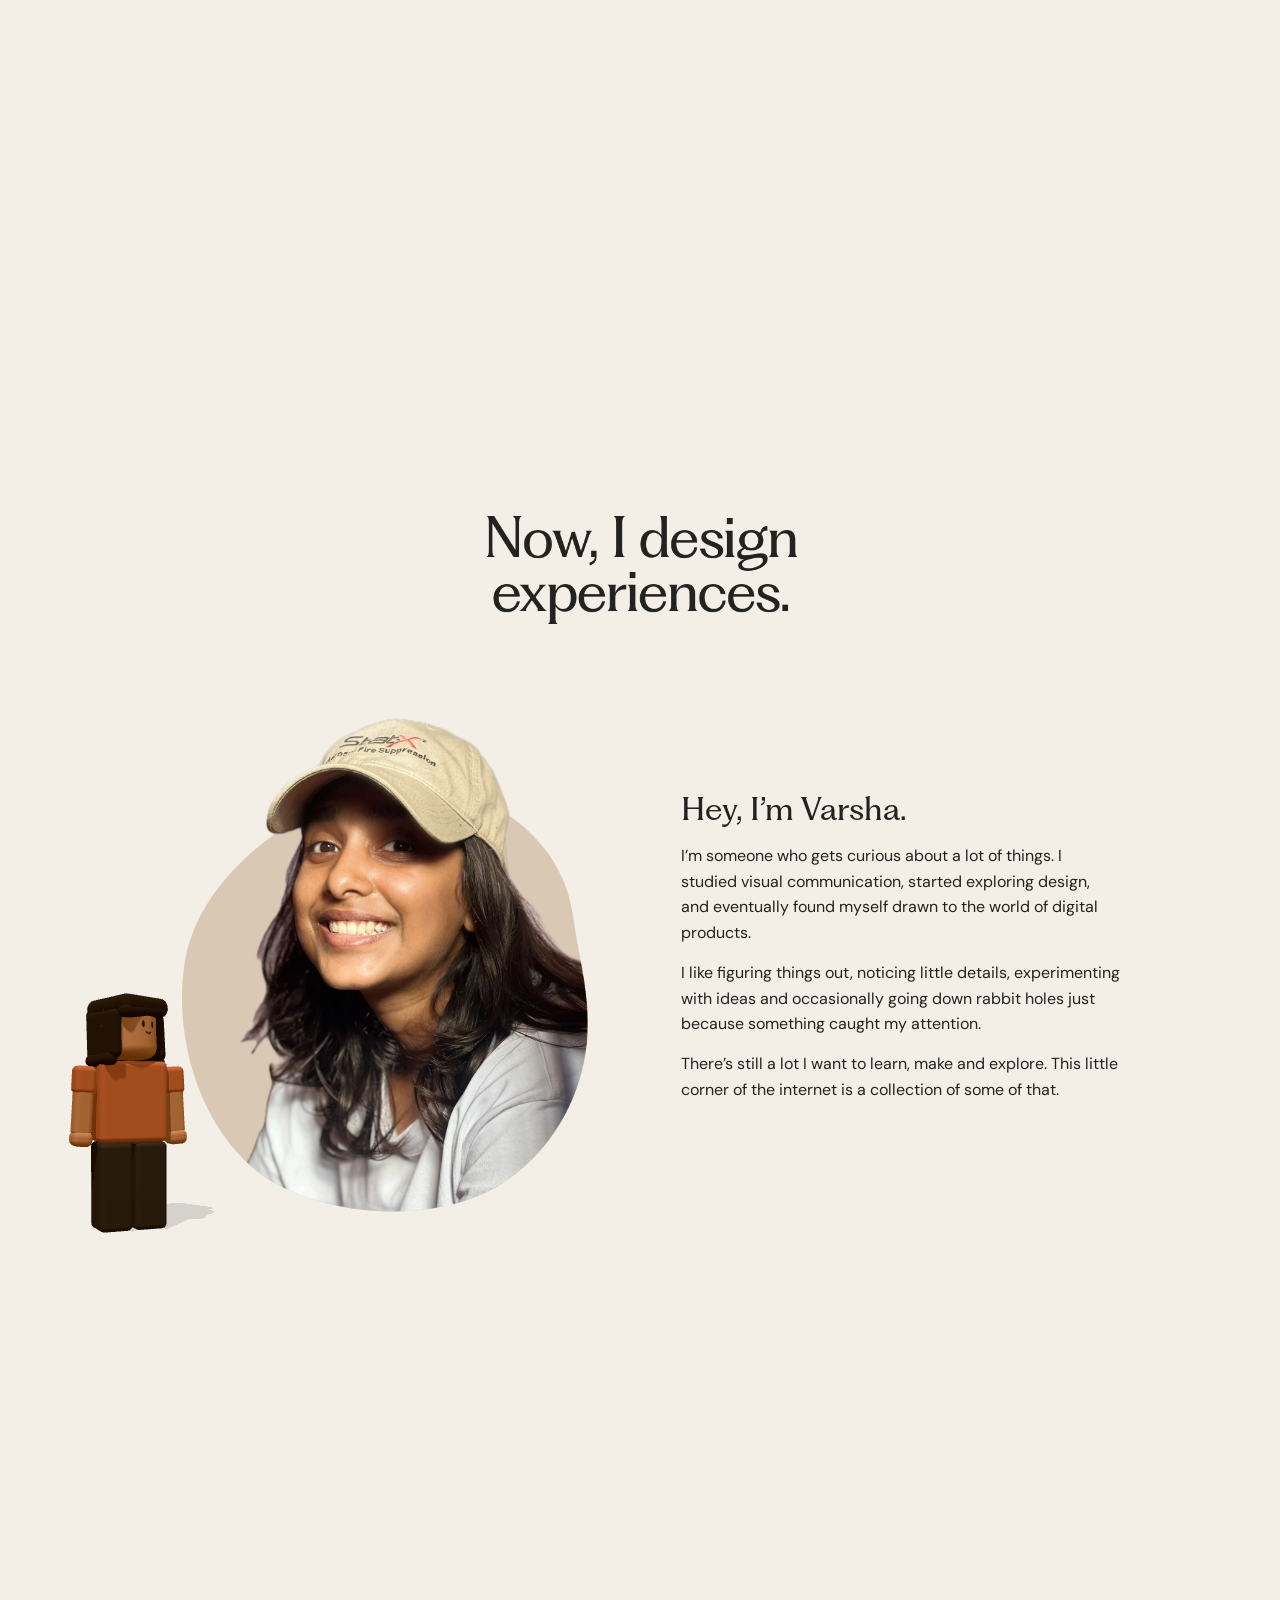
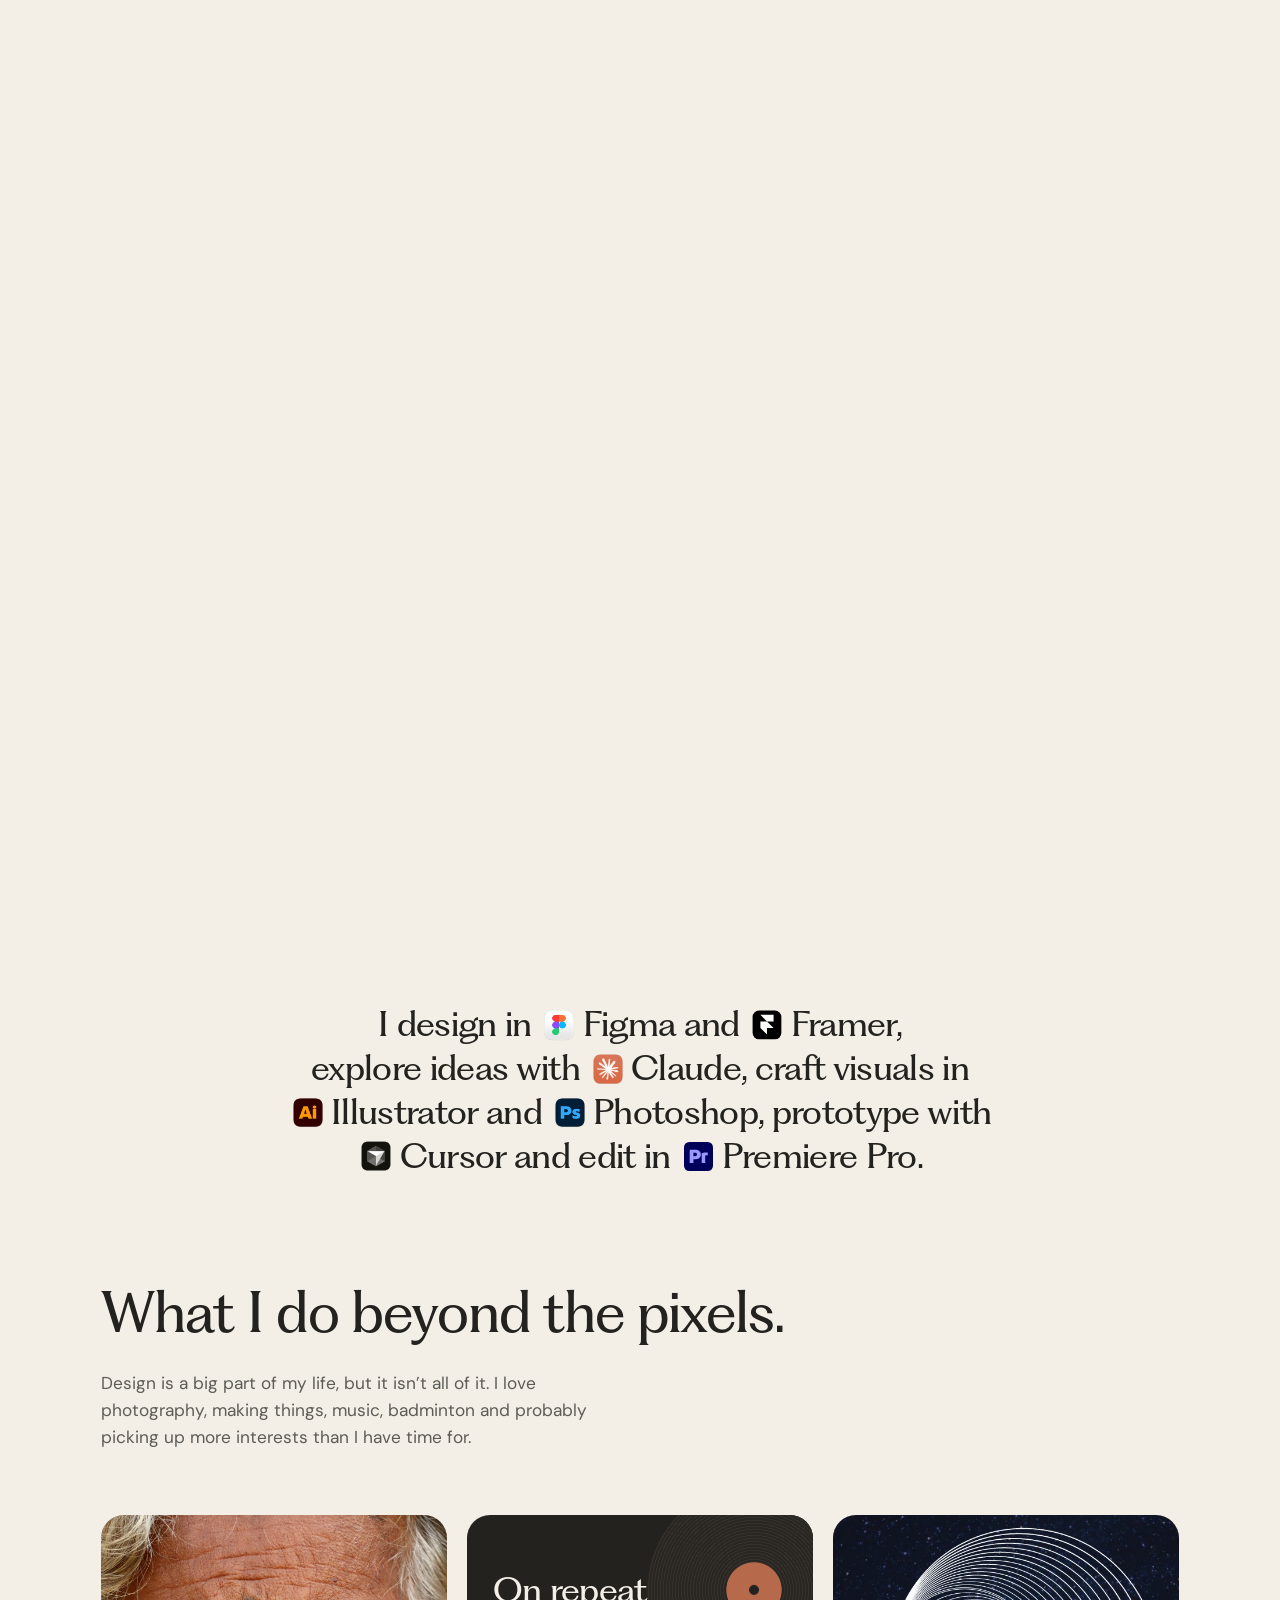
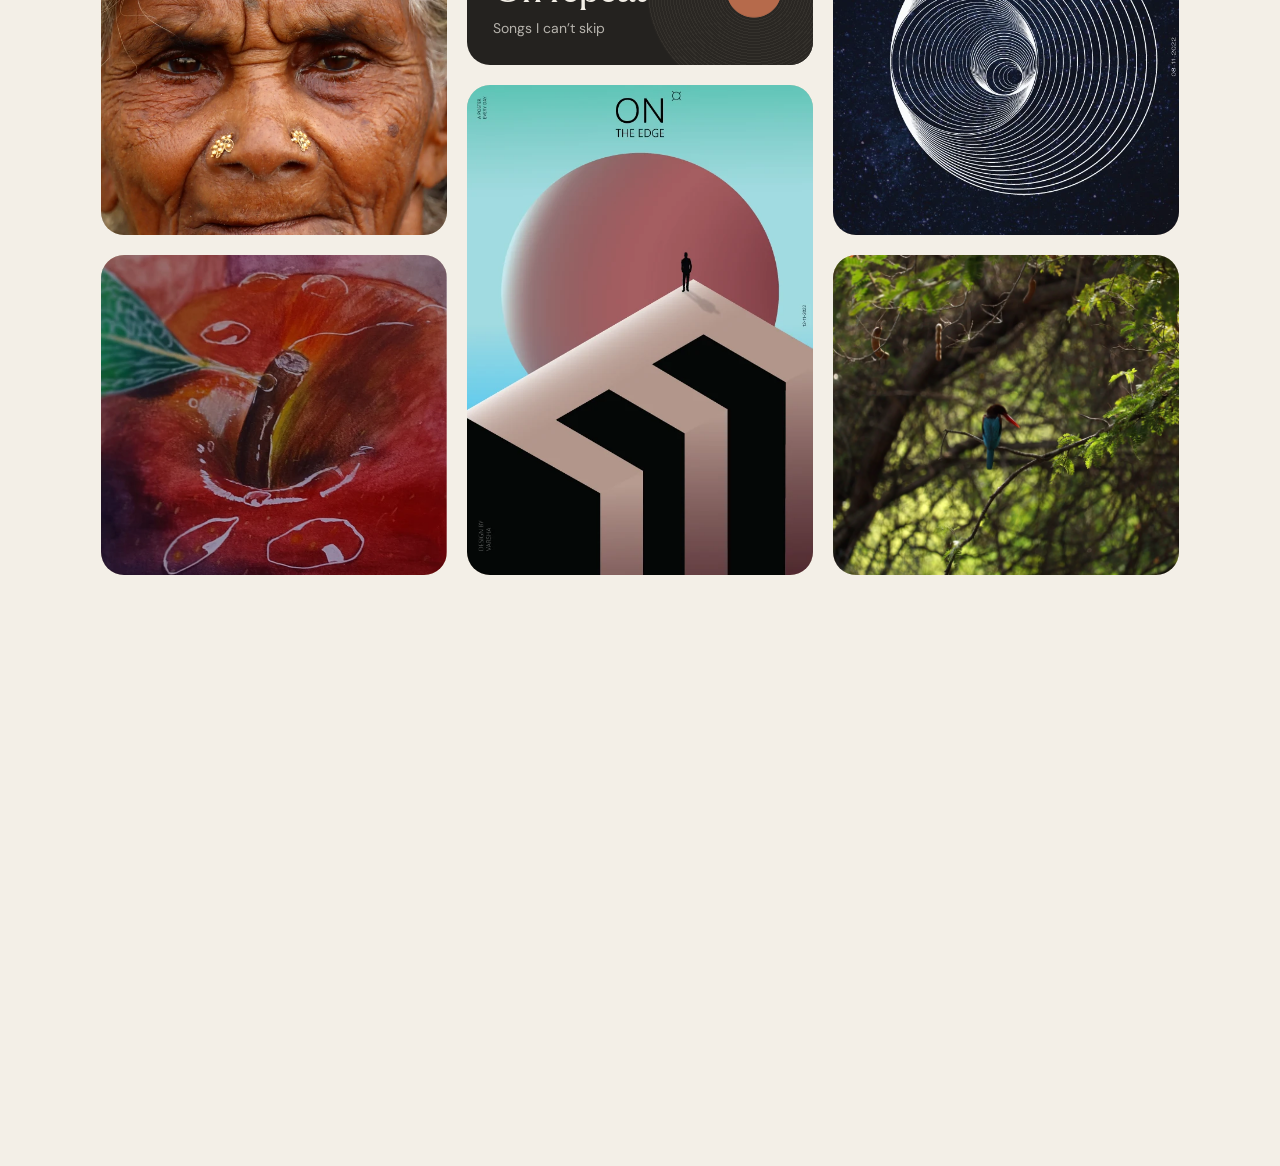
==== commit 6effa74c: "portfolio polish changes in scroll behaviour in phone and desktop." ====
--- a/index.html
+++ b/index.html
@@ -219,7 +219,7 @@
         </ol>
         <!-- once the last project is in focus (data-end, js/projects.js):
              a quiet hint that the page goes on below -->
-        <p class="work__hint" aria-hidden="true">Scroll down<svg class="work__hint-arrow" width="14" height="14" viewBox="0 0 256 256" fill="currentColor" aria-hidden="true" focusable="false"><path d="M204.24,148.24l-72,72a6,6,0,0,1-8.48,0l-72-72a6,6,0,0,1,8.48-8.48L122,201.51V40a6,6,0,0,1,12,0V201.51l61.76-61.75a6,6,0,0,1,8.48,8.48Z"/></svg></p>
+        <p class="work__hint" aria-hidden="true">Scroll down<svg class="work__hint-arrow" width="14" height="14" viewBox="0 0 256 256" fill="currentColor" aria-hidden="true" focusable="false"><path d="M212.24,100.24l-80,80a6,6,0,0,1-8.48,0l-80-80a6,6,0,0,1,8.48-8.48L128,167.51l75.76-75.75a6,6,0,0,1,8.48,8.48Z"/></svg></p>
       </div>
     </section>
 
--- a/css/hero.css
+++ b/css/hero.css
@@ -106,7 +106,7 @@
 
 /* ---------- the scroll sequence ---------- */
 
-.motion .hero { height: 560vh; height: 560svh; }
+.motion .hero { height: 460vh; height: 460svh; }
 .motion .hero__pin {
   position: sticky;
   top: 0;
--- a/css/projects.css
+++ b/css/projects.css
@@ -334,7 +334,10 @@
 
 /* ---------- live: the stage sticks and the cards travel ---------- */
 
-.work-live .work { padding: 0; height: calc(100svh + 4 * 78svh + 24svh); }
+/* one project's worth of scroll (js/projects.js eases the rest of the way
+   when the scroll stops between two) */
+.work { --work-step: 240px; }
+.work-live .work { padding: 0; height: calc(100svh + (var(--n, 5) - 1) * var(--work-step) + 24svh); }
 .work-live .work__stage {
   position: sticky;
   top: 0;
@@ -425,7 +428,8 @@
 /* ---------- the handover from the hero ----------
    Roomy screens (.work-live): the carousel starts tucked under the end of
    the hero: it reaches the top of the screen just as the camera arrives at
-   the laptop (hero progress 0.885 of its 460svh run = 53svh before its
+   the laptop (hero progress 0.885, which js/hero.js timeline() puts
+   about 45svh before the end of its 360svh run, before its
    end). It waits invisible there, then fades in exactly over the laptop
    screen, which already shows its opening view (js/hero.js sets
    --handover).
@@ -438,11 +442,11 @@
    page at the same spot and simply scrolls on. */
 .motion.work-live .work {
   z-index: 5;
-  margin-top: calc(-100vh - 53vh);
-  margin-top: calc(-100svh - 53svh);
+  margin-top: calc(-100vh - 45vh);
+  margin-top: calc(-100svh - 45svh);
 }
 .motion.work-live .work[data-waiting] { visibility: hidden; }
-.motion.work-live .work { height: calc(100svh + 4 * 78svh + 24svh + 30svh); }
+.motion.work-live .work { height: calc(100svh + (var(--n, 5) - 1) * var(--work-step) + 24svh + 30svh); }
 .motion.work-live .work__stage { opacity: var(--handover, 1); }
 /* a backdrop only while it covers the end of the hero; after that the
    page's own paper and grain show through, so there is no seam */
@@ -481,10 +485,10 @@
    row stick in the middle of the screen while the page's scroll slides the
    row; only that block sticks (--stage-h, measured), so About follows right
    under it, with no empty paper. The section is just tall enough for the
-   ride: (100svh + the block) / 2, plus 55svh per project after the first.
+   ride: (100svh + the block) / 2, plus --work-step per project after the first.
    The row doesn't snap by itself (the script settles a swipe on a project). */
 .motion.work-rowdrive .work {
-  height: calc((100svh + var(--stage-h, 100svh)) / 2 + (var(--n, 5) - 1) * 55svh);
+  height: calc((100svh + var(--stage-h, 100svh)) / 2 + (var(--n, 5) - 1) * var(--work-step));
   padding-bottom: 0;
 }
 .motion.work-rowdrive .work__stage,
@@ -543,7 +547,7 @@
   .card3__cta { padding: 8px 12px 9px; font-size: var(--t-label); }
   .card3__head { margin-bottom: 10px; }
   /* a plain swipe row (js/projects.js): flat cards, each snapping to the
-     middle with the next one peeking in, and the dots under it */
+     middle with the next one peeking in */
   .work-row .work__cards {
     gap: 12px;
     padding-left: calc((100% - 82vw) / 2);
@@ -552,7 +556,9 @@
   }
   .work-row .work__cards .card3 { flex-basis: 82vw; }
 
-  .work-row .work__dots { display: flex; justify-content: center; gap: 6px; margin-top: 6px; }
+  /* no dots on phones: the cards peeking in at the sides say there's more */
+  .work-row .work__dots,
+  .motion.work-rowdrive .work__dots { display: none; }
   /* no drop shadow: the row scrolls sideways, which clips it to a hard
      grey edge under the cards */
   .work-row .card3__body { box-shadow: 0 0 0 1px rgba(36, 34, 31, 0.07); }
@@ -607,6 +613,10 @@
 .work-rowlens .card3__head { opacity: clamp(0, calc((var(--f, 1) - 0.5) * 2), 1); transition: none; }
 .work-rowlens .card3__cta { opacity: clamp(0, calc((var(--f, 1) - 0.6) * 2.5), 1); }
 
+/* over the gallery the header keeps its paper tint, without the stacked
+   blur (costly over cards that move every frame; only paper is there) */
+.work-pinned .dock__blur i { display: none; }
+
 /* ---------- Spatial Key's card (js/projects.js) ----------
    Over the projects, which stay where they are underneath. */
 html:has(.keycard[open]) { overflow: hidden; }
@@ -698,7 +708,7 @@
 
 /* ---------- "Scroll down": the page goes on below ----------
    Shown once the last project is in focus (data-end, js/projects.js). The
-   words stay still; only the thin arrow drifts down and back. On roomy
+   words and the chevron under them stay still. On roomy
    screens it sits at the foot of the stage; in the row (tablets, phones)
    it follows the dots. */
 .work__hint {
@@ -722,11 +732,6 @@
   transition: opacity 0.5s ease 0.15s, visibility 0s;
 }
 .work__hint-arrow { display: block; width: 14px; height: 14px; }
-.work[data-end] .work__hint-arrow { animation: work-hint 1.5s ease-in-out infinite; }
-@keyframes work-hint {
-  0%, 100% { transform: translateY(0); }
-  50% { transform: translateY(6px); }
-}
 .work-live .work__hint {
   position: absolute;
   left: 0;
@@ -734,6 +739,3 @@
   bottom: clamp(24px, 4.5svh, 44px);
   margin: 0;
 }
-@media (prefers-reduced-motion: reduce) {
-  .work[data-end] .work__hint-arrow { animation: none; }
-}
--- a/css/about.css
+++ b/css/about.css
@@ -26,7 +26,7 @@
 }
 .story, .kit, .beyond { --muted: rgba(36, 34, 31, 0.62); }
 
-/* the small labels: a terracotta pixel, then the words (as elsewhere) */
+/* the small labels: plain small capitals, no marker */
 .story__label,
 .repeat__title {
   display: flex;
@@ -39,14 +39,6 @@
   line-height: 1;
   letter-spacing: 0.16em;
   text-transform: uppercase;
-}
-.story__label::before,
-.repeat__title::before {
-  content: "";
-  flex: none;
-  width: 6px;
-  height: 6px;
-  background: var(--terra);
 }
 
 /* =====================================================================
@@ -498,25 +490,28 @@
 .tile .ph { justify-content: center; align-items: center; text-align: center; padding-bottom: 18%; background: repeating-linear-gradient(135deg, rgba(36, 34, 31, 0.035) 0 7px, transparent 7px 14px), #E8DFD2; }
 
 /* ---------- the songs, opened from the record: a little player ----------
-   Dark and warm, like the record: the song playing on the left with its
-   cover, the songs on the right, play, back and next under them. */
+   On paper, like the site's other cards: the song playing on the left
+   with its cover, the songs on the right, play, back and next under them.
+   Ink for the words, terracotta only for the song that's playing. */
 .songs {
-  --cream: #F4EADF;
-  --soft: rgba(244, 234, 223, 0.62);
+  --cream: #24221F; /* the words and icons (ink) */
+  --soft: rgba(36, 34, 31, 0.56);
+  --rule: rgba(36, 34, 31, 0.09);
   width: min(760px, calc(100vw - 32px));
   max-height: calc(100svh - 32px);
   overflow: auto;
   padding: clamp(20px, 2.6vw, 28px) clamp(20px, 2.8vw, 32px);
   border: 0;
   border-radius: 24px;
-  background:
-    radial-gradient(70% 60% at 0% 100%, rgba(214, 128, 70, 0.75), transparent 70%),
-    radial-gradient(60% 70% at 100% 0%, rgba(150, 82, 52, 0.55), transparent 70%),
-    linear-gradient(160deg, #2A211D, #1E1916 60%, #2B1E18);
+  background: linear-gradient(to bottom, #F7F2EA, #EEE6DA);
   color: var(--cream);
-  box-shadow: 0 40px 80px -24px rgba(20, 10, 4, 0.6);
-}
-.songs::backdrop { background: rgba(36, 34, 31, 0.55); }
+  box-shadow: 0 40px 90px -40px rgba(20, 16, 12, 0.55);
+}
+.songs::backdrop {
+  background: rgba(36, 34, 31, 0.5);
+  -webkit-backdrop-filter: blur(4px);
+  backdrop-filter: blur(4px);
+}
 /* the page holds still behind it (and behind the game) */
 html:has(.songs[open], .rally[open]) { overflow: hidden; }
 .songs { overscroll-behavior: contain; }
@@ -538,8 +533,8 @@
   cursor: pointer;
   transition: background-color 0.2s ease;
 }
-.songs__close:hover { background: rgba(244, 234, 223, 0.1); }
-.songs__close:focus-visible { outline: 2px solid var(--cream); outline-offset: 2px; }
+.songs__close:hover { background: rgba(36, 34, 31, 0.07); }
+.songs__close:focus-visible { outline: 2px solid var(--terra); outline-offset: 2px; }
 .songs .repeat__title { color: var(--cream); margin-bottom: clamp(16px, 2vw, 22px); }
 
 .deck {
@@ -548,13 +543,13 @@
   column-gap: clamp(20px, 2.8vw, 32px);
 }
 /* the song playing */
-.now { min-width: 0; padding-right: clamp(20px, 2.8vw, 32px); border-right: 1px solid rgba(244, 234, 223, 0.1); }
+.now { min-width: 0; padding-right: clamp(20px, 2.8vw, 32px); border-right: 1px solid var(--rule); }
 .now__art {
   aspect-ratio: 1;
   border-radius: 14px;
   overflow: hidden;
-  background: rgba(244, 234, 223, 0.08);
-  box-shadow: 0 24px 50px -20px rgba(0, 0, 0, 0.6);
+  background: rgba(36, 34, 31, 0.06);
+  box-shadow: 0 22px 44px -22px rgba(60, 40, 28, 0.55);
 }
 .now__art img { display: block; width: 100%; height: 100%; object-fit: cover; opacity: 0; transition: opacity 0.4s ease; }
 .now__art img.is-in { opacity: 1; }
@@ -575,7 +570,7 @@
   font-variant-numeric: tabular-nums;
   color: var(--soft);
 }
-.now__bar { position: relative; height: 3px; border-radius: 2px; background: rgba(244, 234, 223, 0.18); }
+.now__bar { position: relative; height: 3px; border-radius: 2px; background: rgba(36, 34, 31, 0.12); }
 .now__fill {
   position: absolute;
   inset: 0 auto 0 0;
@@ -628,7 +623,7 @@
   font-size: var(--t-small);
   font-variant-numeric: tabular-nums;
   letter-spacing: 0.04em;
-  color: #E3A57C;
+  color: var(--soft);
 }
 .track__song {
   grid-column: 2;
@@ -637,11 +632,10 @@
   line-height: 1.15;
 }
 .track__artist { grid-column: 2; margin-top: 2px; font-size: var(--t-label); color: var(--soft); }
-.track__btn:hover { background: rgba(244, 234, 223, 0.06); }
-.track__btn[aria-current="true"] {
-  background: linear-gradient(90deg, rgba(150, 86, 58, 0.55), rgba(176, 98, 62, 0.75));
-}
-.track__btn:focus-visible { outline: 2px solid var(--cream); outline-offset: 2px; }
+.track__btn:hover { background: rgba(36, 34, 31, 0.045); }
+.track__btn[aria-current="true"] { background: rgba(216, 200, 180, 0.5); }
+.track__btn[aria-current="true"]::before { color: var(--terra); }
+.track__btn:focus-visible { outline: 2px solid var(--terra); outline-offset: 2px; }
 /* the song playing: three bars that move while it plays */
 .track__eq {
   grid-area: 1 / 3 / 3 / 4;
@@ -651,7 +645,7 @@
   height: 15px;
   opacity: 0;
 }
-.track__eq i { width: 3px; height: 100%; border-radius: 2px; background: var(--cream); transform-origin: bottom; transform: scaleY(0.4); }
+.track__eq i { width: 3px; height: 100%; border-radius: 2px; background: var(--terra); transform-origin: bottom; transform: scaleY(0.4); }
 .track__eq i:nth-child(2) { transform: scaleY(0.9); }
 .track__eq i:nth-child(3) { transform: scaleY(0.6); }
 .track__btn[aria-current="true"] .track__eq { opacity: 1; }
@@ -683,11 +677,11 @@
   transition: background-color 0.2s ease, transform 0.2s var(--ease-out);
 }
 .deck__btn svg { width: 22px; height: 22px; fill: currentColor; }
-.deck__btn:hover { background: rgba(244, 234, 223, 0.1); }
+.deck__btn:hover { background: rgba(36, 34, 31, 0.07); }
 .deck__btn:active { transform: scale(0.94); }
-.deck__btn:focus-visible { outline: 2px solid var(--cream); outline-offset: 3px; }
-.deck__btn--play { width: 56px; height: 56px; background: var(--cream); color: #2A211D; }
-.deck__btn--play:hover { background: #FFF6EC; }
+.deck__btn:focus-visible { outline: 2px solid var(--terra); outline-offset: 3px; }
+.deck__btn--play { width: 56px; height: 56px; background: var(--ink); color: #F6F1E8; }
+.deck__btn--play:hover { background: var(--terra); }
 .deck__btn--play svg { width: 24px; height: 24px; }
 .deck__btn--play .i-pause,
 .songs.is-playing .deck__btn--play .i-play { display: none; }
@@ -720,7 +714,7 @@
     padding: 0 0 16px;
     margin-bottom: 8px;
     border-right: 0;
-    border-bottom: 1px solid rgba(244, 234, 223, 0.1);
+    border-bottom: 1px solid var(--rule);
   }
   .now__art { grid-row: 1 / 3; border-radius: 12px; }
   .now__song { margin: 0; align-self: end; font-size: 21px; }
--- a/css/outro.css
+++ b/css/outro.css
@@ -289,8 +289,13 @@
 /* phones */
 @media (max-width: 600px) {
   .foot { --me-w: 190px; }
-  .fpanel { padding-top: 40px; padding-bottom: calc(var(--me-w) * 1.05 + 110px); }
+  .fpanel { padding-top: 40px; padding-bottom: calc(var(--me-w) * 1.05 + 150px); }
   .foot__say { max-width: min(14rem, calc(100vw - 90px)); }
+  /* the © on its own line along the bottom, centred, with clear room
+     between it and you (and the racket) above it */
+  .foot__me { bottom: 44px; }
+  .sig { bottom: 88px; }
+  .fpanel__copy { left: 0; right: 0; bottom: 18px; text-align: center; }
 }
 @media (max-width: 400px) {
   .fchip { width: 46px; height: 46px; }
